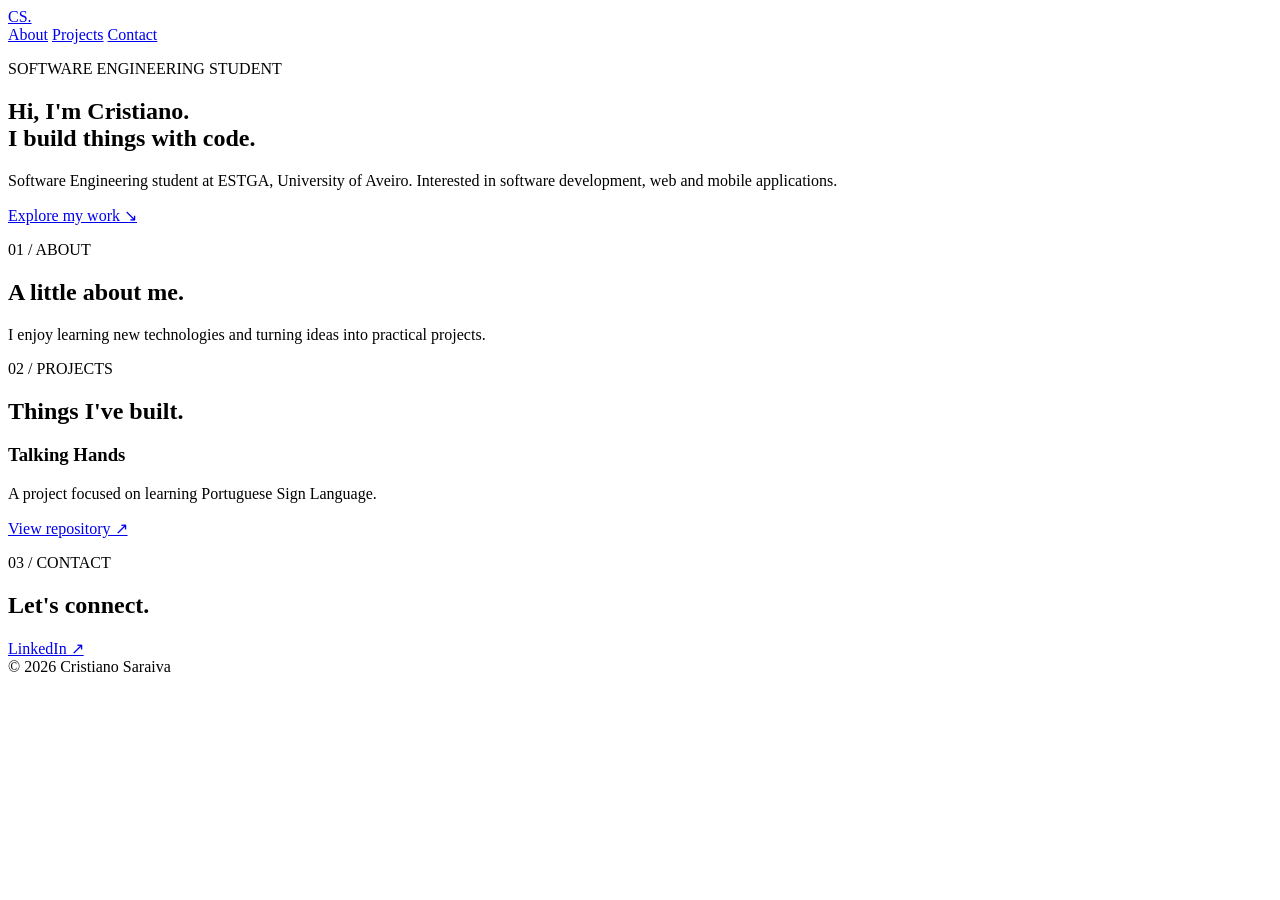
==== index.html @ 949c2c79 "Initial portfolio website" ====
<!DOCTYPE html>
<html lang="en">
<head>
    <meta charset="UTF-8">
    <meta name="viewport" content="width=device-width, initial-scale=1.0">
    <title>Cristiano Saraiva | Portfolio</title>
    <link rel="stylesheet" href="style.css">
</head>
<body>
    <header>
        <a href="#" class="logo">CS.</a>
        <nav>
            <a href="#about">About</a>
            <a href="#projects">Projects</a>
            <a href="#contact">Contact</a>
        </nav>
    </header>

    <main>
        <section class="hero">
            <p class="tag">SOFTWARE ENGINEERING STUDENT</p>
            <h1>Hi, I'm Cristiano.<br>
                <span>I build things with code.</span>
            </h1>
            <p class="intro">
                Software Engineering student at ESTGA,
                University of Aveiro. Interested in software
                development, web and mobile applications.
            </p>
            <a class="button" href="#projects">Explore my work ↘</a>
        </section>

        <section id="about">
            <p class="tag">01 / ABOUT</p>
            <h2>A little about me.</h2>
            <p>
                I enjoy learning new technologies and turning
                ideas into practical projects.
            </p>
        </section>

        <section id="projects">
            <p class="tag">02 / PROJECTS</p>
            <h2>Things I've built.</h2>
            <article class="project">
                <h3>Talking Hands</h3>
                <p>A project focused on learning Portuguese Sign Language.</p>
                <a href="https://github.com/cristiianoo/talking-hands">
                    View repository ↗
                </a>
            </article>
        </section>

        <section id="contact">
            <p class="tag">03 / CONTACT</p>
            <h2>Let's connect.</h2>
            <a href="https://www.linkedin.com/in/cristiano-saraiva-231760260">
                LinkedIn ↗
            </a>
        </section>
    </main>

    <footer>© 2026 Cristiano Saraiva</footer>
</body>
</html>
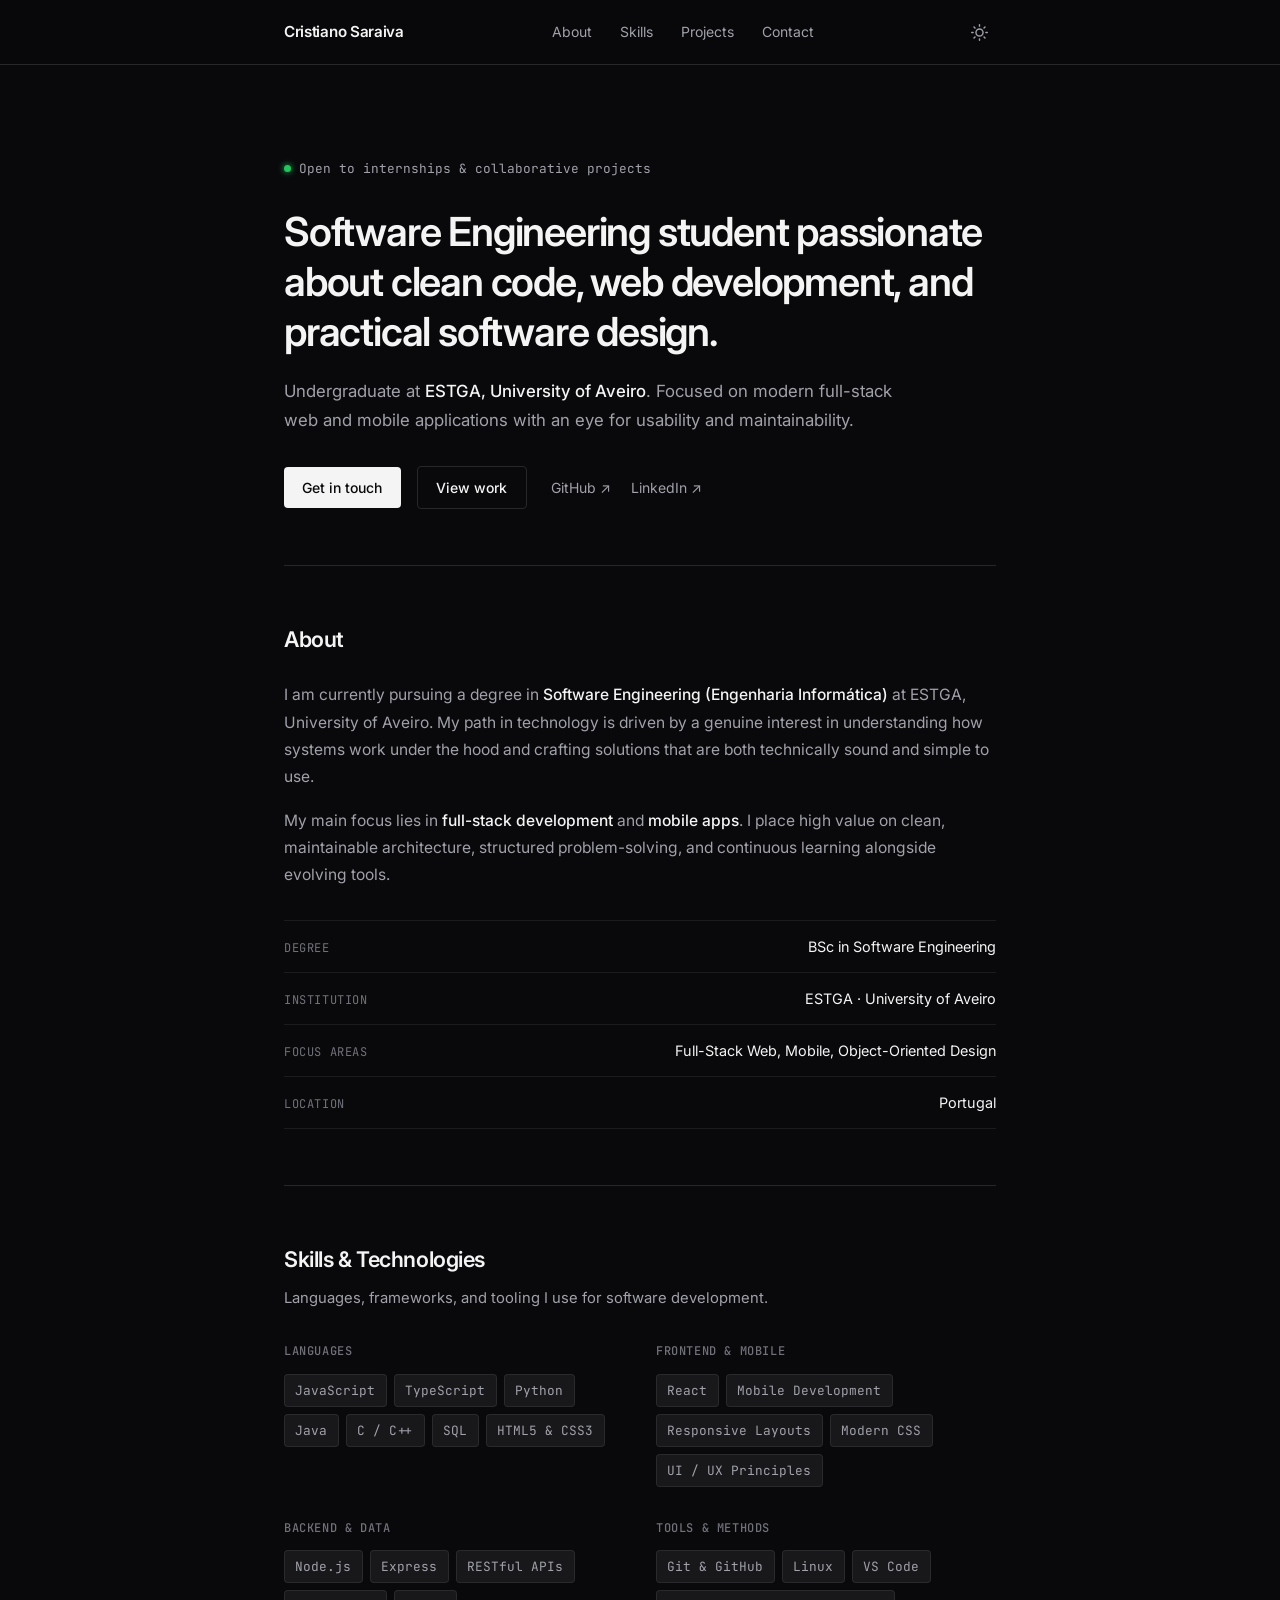
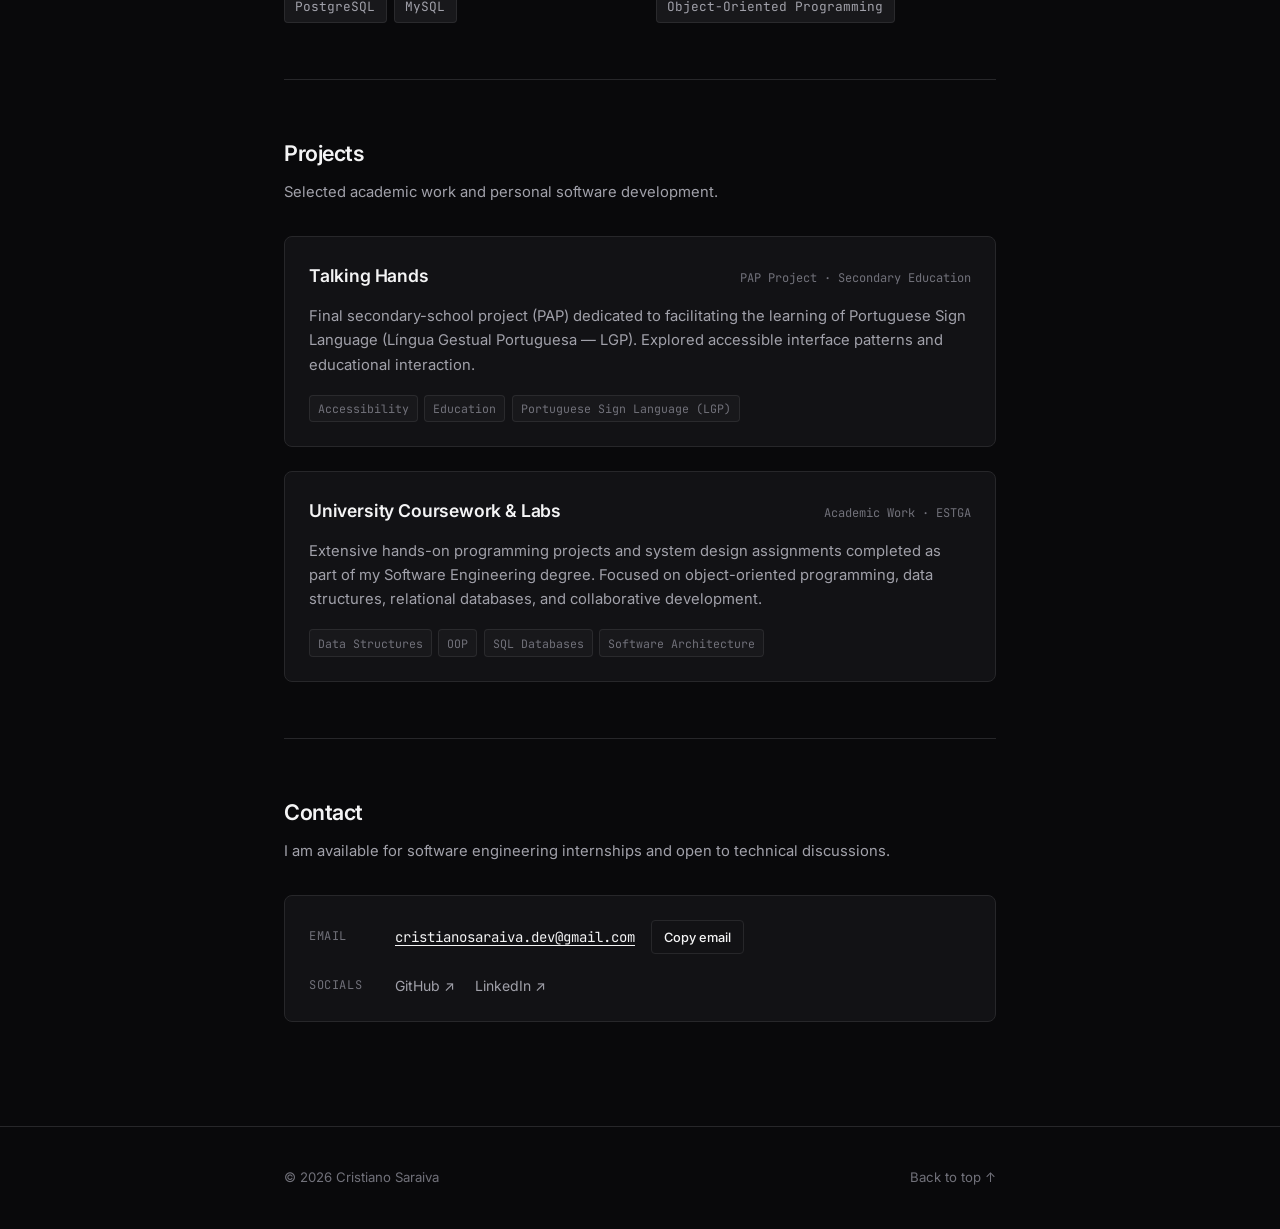
==== commit 048dc4a7: "Enhance portfolio website with new layout, interactive features, and responsive design" ====
--- a/index.html
+++ b/index.html
@@ -1,66 +1,258 @@
-
 <!DOCTYPE html>
 <html lang="en">
 <head>
     <meta charset="UTF-8">
     <meta name="viewport" content="width=device-width, initial-scale=1.0">
-    <title>Cristiano Saraiva | Portfolio</title>
+    <title>Cristiano Saraiva — Software Engineering Student</title>
+    <meta name="description" content="Cristiano Saraiva is a Software Engineering student at ESTGA, University of Aveiro, building clean web and mobile applications.">
+    <link rel="preconnect" href="https://fonts.googleapis.com">
+    <link rel="preconnect" href="https://fonts.gstatic.com" crossorigin>
+    <link href="https://fonts.googleapis.com/css2?family=Inter:wght@400;500;600&family=JetBrains+Mono:wght@400;500&display=swap" rel="stylesheet">
     <link rel="stylesheet" href="style.css">
 </head>
 <body>
-    <header>
-        <a href="#" class="logo">CS.</a>
-        <nav>
-            <a href="#about">About</a>
-            <a href="#projects">Projects</a>
-            <a href="#contact">Contact</a>
-        </nav>
+
+    <!-- Header Navigation -->
+    <header class="site-header">
+        <div class="container header-inner">
+            <a href="#" class="brand" aria-label="Cristiano Saraiva Home">
+                Cristiano Saraiva
+            </a>
+
+            <nav id="nav-menu" class="site-nav" aria-label="Main Navigation">
+                <a href="#about" class="nav-link">About</a>
+                <a href="#skills" class="nav-link">Skills</a>
+                <a href="#projects" class="nav-link">Projects</a>
+                <a href="#contact" class="nav-link">Contact</a>
+            </nav>
+
+            <div class="header-actions">
+                <button id="theme-toggle" class="icon-btn" type="button" aria-label="Toggle theme" title="Toggle theme">
+                    <!-- Sun Icon (shown in dark mode to switch to light) -->
+                    <svg class="sun-icon" viewBox="0 0 24 24" fill="none" stroke="currentColor" stroke-width="2" stroke-linecap="round" stroke-linejoin="round" aria-hidden="true">
+                        <circle cx="12" cy="12" r="5"></circle>
+                        <line x1="12" y1="1" x2="12" y2="3"></line>
+                        <line x1="12" y1="21" x2="12" y2="23"></line>
+                        <line x1="4.22" y1="4.22" x2="5.64" y2="5.64"></line>
+                        <line x1="18.36" y1="18.36" x2="19.78" y2="19.78"></line>
+                        <line x1="1" y1="12" x2="3" y2="12"></line>
+                        <line x1="21" y1="12" x2="23" y2="12"></line>
+                        <line x1="4.22" y1="19.78" x2="5.64" y2="18.36"></line>
+                        <line x1="18.36" y1="5.64" x2="19.78" y2="4.22"></line>
+                    </svg>
+                    <!-- Moon Icon (shown in light mode to switch to dark) -->
+                    <svg class="moon-icon" viewBox="0 0 24 24" fill="none" stroke="currentColor" stroke-width="2" stroke-linecap="round" stroke-linejoin="round" aria-hidden="true">
+                        <path d="M21 12.79A9 9 0 1 1 11.21 3 7 7 0 0 0 21 12.79z"></path>
+                    </svg>
+                </button>
+
+                <button id="mobile-toggle" class="icon-btn mobile-menu-btn" type="button" aria-label="Toggle navigation menu" aria-controls="nav-menu" aria-expanded="false">
+                    <!-- Hamburger icon when closed -->
+                    <svg class="menu-open-icon" viewBox="0 0 24 24" fill="none" stroke="currentColor" stroke-width="2" stroke-linecap="round" stroke-linejoin="round" aria-hidden="true">
+                        <line x1="3" y1="12" x2="21" y2="12"></line>
+                        <line x1="3" y1="6" x2="21" y2="6"></line>
+                        <line x1="3" y1="18" x2="21" y2="18"></line>
+                    </svg>
+                    <!-- Close icon (X) when open -->
+                    <svg class="menu-close-icon" viewBox="0 0 24 24" fill="none" stroke="currentColor" stroke-width="2" stroke-linecap="round" stroke-linejoin="round" aria-hidden="true">
+                        <line x1="18" y1="6" x2="6" y2="18"></line>
+                        <line x1="6" y1="6" x2="18" y2="18"></line>
+                    </svg>
+                </button>
+            </div>
+        </div>
     </header>
 
-    <main>
-        <section class="hero">
-            <p class="tag">SOFTWARE ENGINEERING STUDENT</p>
-            <h1>Hi, I'm Cristiano.<br>
-                <span>I build things with code.</span>
+    <main class="container">
+        <!-- Hero Section -->
+        <section class="hero-section fade-in">
+            <div class="status-indicator">
+                <span class="status-dot"></span>
+                <span>Open to internships & collaborative projects</span>
+            </div>
+
+            <h1 class="hero-title">
+                Software Engineering student passionate about clean code, web development, and practical software design.
             </h1>
-            <p class="intro">
-                Software Engineering student at ESTGA,
-                University of Aveiro. Interested in software
-                development, web and mobile applications.
+
+            <p class="hero-intro">
+                Undergraduate at <strong>ESTGA, University of Aveiro</strong>. Focused on modern full-stack web and mobile applications with an eye for usability and maintainability.
             </p>
-            <a class="button" href="#projects">Explore my work ↘</a>
-        </section>
-
-        <section id="about">
-            <p class="tag">01 / ABOUT</p>
-            <h2>A little about me.</h2>
-            <p>
-                I enjoy learning new technologies and turning
-                ideas into practical projects.
+
+            <div class="hero-links">
+                <a href="mailto:cristianosaraiva.dev@gmail.com" class="btn btn-primary">Get in touch</a>
+                <a href="#projects" class="btn btn-secondary">View work</a>
+                <div class="external-links">
+                    <a href="https://github.com/cristiianoo" target="_blank" rel="noopener noreferrer" class="text-link">GitHub ↗</a>
+                    <a href="https://www.linkedin.com/in/cristiano-saraiva-231760260" target="_blank" rel="noopener noreferrer" class="text-link">LinkedIn ↗</a>
+                </div>
+            </div>
+        </section>
+
+        <!-- About Section -->
+        <section id="about" class="section fade-in">
+            <h2 class="section-title">About</h2>
+
+            <div class="about-content">
+                <div class="about-text">
+                    <p>
+                        I am currently pursuing a degree in <strong>Software Engineering (Engenharia Informática)</strong> at ESTGA, University of Aveiro. My path in technology is driven by a genuine interest in understanding how systems work under the hood and crafting solutions that are both technically sound and simple to use.
+                    </p>
+                    <p>
+                        My main focus lies in <strong>full-stack development</strong> and <strong>mobile apps</strong>. I place high value on clean, maintainable architecture, structured problem-solving, and continuous learning alongside evolving tools.
+                    </p>
+                </div>
+
+                <div class="meta-list">
+                    <div class="meta-item">
+                        <span class="meta-label">Degree</span>
+                        <span class="meta-value">BSc in Software Engineering</span>
+                    </div>
+                    <div class="meta-item">
+                        <span class="meta-label">Institution</span>
+                        <span class="meta-value">ESTGA · University of Aveiro</span>
+                    </div>
+                    <div class="meta-item">
+                        <span class="meta-label">Focus Areas</span>
+                        <span class="meta-value">Full-Stack Web, Mobile, Object-Oriented Design</span>
+                    </div>
+                    <div class="meta-item">
+                        <span class="meta-label">Location</span>
+                        <span class="meta-value">Portugal</span>
+                    </div>
+                </div>
+            </div>
+        </section>
+
+        <!-- Skills Section -->
+        <section id="skills" class="section fade-in">
+            <h2 class="section-title">Skills & Technologies</h2>
+            <p class="section-subtitle">Languages, frameworks, and tooling I use for software development.</p>
+
+            <div class="skills-list">
+                <div class="skill-group">
+                    <h3 class="skill-group-name">Languages</h3>
+                    <div class="skill-pills">
+                        <span class="pill">JavaScript</span>
+                        <span class="pill">TypeScript</span>
+                        <span class="pill">Python</span>
+                        <span class="pill">Java</span>
+                        <span class="pill">C / C++</span>
+                        <span class="pill">SQL</span>
+                        <span class="pill">HTML5 & CSS3</span>
+                    </div>
+                </div>
+
+                <div class="skill-group">
+                    <h3 class="skill-group-name">Frontend & Mobile</h3>
+                    <div class="skill-pills">
+                        <span class="pill">React</span>
+                        <span class="pill">Mobile Development</span>
+                        <span class="pill">Responsive Layouts</span>
+                        <span class="pill">Modern CSS</span>
+                        <span class="pill">UI / UX Principles</span>
+                    </div>
+                </div>
+
+                <div class="skill-group">
+                    <h3 class="skill-group-name">Backend & Data</h3>
+                    <div class="skill-pills">
+                        <span class="pill">Node.js</span>
+                        <span class="pill">Express</span>
+                        <span class="pill">RESTful APIs</span>
+                        <span class="pill">PostgreSQL</span>
+                        <span class="pill">MySQL</span>
+                    </div>
+                </div>
+
+                <div class="skill-group">
+                    <h3 class="skill-group-name">Tools & Methods</h3>
+                    <div class="skill-pills">
+                        <span class="pill">Git & GitHub</span>
+                        <span class="pill">Linux</span>
+                        <span class="pill">VS Code</span>
+                        <span class="pill">Object-Oriented Programming</span>
+                    </div>
+                </div>
+            </div>
+        </section>
+
+        <!-- Projects Section -->
+        <section id="projects" class="section fade-in">
+            <h2 class="section-title">Projects</h2>
+            <p class="section-subtitle">Selected academic work and personal software development.</p>
+
+            <div class="projects-list">
+                <article class="project-entry">
+                    <div class="project-header">
+                        <h3 class="project-name">Talking Hands</h3>
+                        <span class="project-status">PAP Project · Secondary Education</span>
+                    </div>
+                    <p class="project-description">
+                        Final secondary-school project (PAP) dedicated to facilitating the learning of Portuguese Sign Language (Língua Gestual Portuguesa — LGP). Explored accessible interface patterns and educational interaction.
+                    </p>
+                    <div class="project-tags">
+                        <span class="tag">Accessibility</span>
+                        <span class="tag">Education</span>
+                        <span class="tag">Portuguese Sign Language (LGP)</span>
+                    </div>
+                </article>
+
+                <article class="project-entry">
+                    <div class="project-header">
+                        <h3 class="project-name">University Coursework & Labs</h3>
+                        <span class="project-status">Academic Work · ESTGA</span>
+                    </div>
+                    <p class="project-description">
+                        Extensive hands-on programming projects and system design assignments completed as part of my Software Engineering degree. Focused on object-oriented programming, data structures, relational databases, and collaborative development.
+                    </p>
+                    <div class="project-tags">
+                        <span class="tag">Data Structures</span>
+                        <span class="tag">OOP</span>
+                        <span class="tag">SQL Databases</span>
+                        <span class="tag">Software Architecture</span>
+                    </div>
+                </article>
+            </div>
+        </section>
+
+        <!-- Contact Section -->
+        <section id="contact" class="section fade-in">
+            <h2 class="section-title">Contact</h2>
+            <p class="section-subtitle">
+                I am available for software engineering internships and open to technical discussions.
             </p>
-        </section>
-
-        <section id="projects">
-            <p class="tag">02 / PROJECTS</p>
-            <h2>Things I've built.</h2>
-            <article class="project">
-                <h3>Talking Hands</h3>
-                <p>A project focused on learning Portuguese Sign Language.</p>
-                <a href="https://github.com/cristiianoo/talking-hands">
-                    View repository ↗
-                </a>
-            </article>
-        </section>
-
-        <section id="contact">
-            <p class="tag">03 / CONTACT</p>
-            <h2>Let's connect.</h2>
-            <a href="https://www.linkedin.com/in/cristiano-saraiva-231760260">
-                LinkedIn ↗
-            </a>
+
+            <div class="contact-card-minimal">
+                <div class="contact-email-row">
+                    <span class="contact-label">Email</span>
+                    <a href="mailto:cristianosaraiva.dev@gmail.com" class="contact-email-link">
+                        cristianosaraiva.dev@gmail.com
+                    </a>
+                    <button id="copy-email-btn" class="btn btn-secondary btn-sm" type="button">
+                        Copy email
+                    </button>
+                </div>
+
+                <div class="contact-links-row">
+                    <span class="contact-label">Socials</span>
+                    <div class="social-links-group">
+                        <a href="https://github.com/cristiianoo" target="_blank" rel="noopener noreferrer" class="text-link">GitHub ↗</a>
+                        <a href="https://www.linkedin.com/in/cristiano-saraiva-231760260" target="_blank" rel="noopener noreferrer" class="text-link">LinkedIn ↗</a>
+                    </div>
+                </div>
+            </div>
         </section>
     </main>
 
-    <footer>© 2026 Cristiano Saraiva</footer>
+    <!-- Site Footer -->
+    <footer class="site-footer">
+        <div class="container footer-inner">
+            <p>© 2026 Cristiano Saraiva</p>
+            <a href="#" class="back-to-top">Back to top ↑</a>
+        </div>
+    </footer>
+
+    <script src="script.js"></script>
 </body>
 </html>
--- a/style.css
+++ b/style.css
@@ -0,0 +1,693 @@
+/* ==========================================================================
+   Cristiano Saraiva — Portfolio
+   Clean & Editorial Minimalist Design
+   ========================================================================== */
+
+:root,
+[data-theme="dark"] {
+  --font-sans: 'Inter', -apple-system, BlinkMacSystemFont, 'Segoe UI', Roboto, sans-serif;
+  --font-mono: 'JetBrains Mono', ui-monospace, SFMono-Regular, Menlo, monospace;
+
+  /* Dark mode palette (Default) */
+  --bg-primary: #09090b;
+  --bg-secondary: #121215;
+  --bg-subtle: #18181b;
+  --bg-subtle-hover: #27272a;
+  --bg-glass: rgba(9, 9, 11, 0.82);
+
+  --text-primary: #f4f4f5;
+  --text-secondary: #a1a1aa;
+  --text-muted: #71717a;
+
+  --border: #27272a;
+  --border-subtle: rgba(255, 255, 255, 0.08);
+  --border-focus: #f4f4f5;
+
+  --accent-dot: #22c55e;
+  --radius-sm: 4px;
+  --radius-md: 8px;
+  --radius-full: 9999px;
+
+  --transition-fast: 0.15s ease;
+  --transition-normal: 0.25s ease;
+}
+
+[data-theme="light"] {
+  --bg-primary: #ffffff;
+  --bg-secondary: #fafafa;
+  --bg-subtle: #f4f4f5;
+  --bg-subtle-hover: #e4e4e7;
+  --bg-glass: rgba(255, 255, 255, 0.85);
+
+  --text-primary: #09090b;
+  --text-secondary: #52525b;
+  --text-muted: #71717a;
+
+  --border: #e4e4e7;
+  --border-subtle: rgba(0, 0, 0, 0.07);
+  --border-focus: #09090b;
+
+  --accent-dot: #16a34a;
+}
+
+/* Base resets */
+*, *::before, *::after {
+  box-sizing: border-box;
+  margin: 0;
+  padding: 0;
+}
+
+html {
+  scroll-behavior: smooth;
+  font-size: 16px;
+}
+
+body {
+  font-family: var(--font-sans);
+  background-color: var(--bg-primary);
+  color: var(--text-primary);
+  line-height: 1.65;
+  min-height: 100vh;
+  -webkit-font-smoothing: antialiased;
+  -moz-osx-font-smoothing: grayscale;
+  transition: background-color var(--transition-normal), color var(--transition-normal);
+}
+
+a {
+  color: inherit;
+  text-decoration: none;
+  transition: color var(--transition-fast), border-color var(--transition-fast);
+}
+
+button {
+  font: inherit;
+  color: inherit;
+  background: none;
+  border: none;
+  cursor: pointer;
+}
+
+.container {
+  max-width: 760px;
+  margin: 0 auto;
+  padding: 0 1.5rem;
+}
+
+/* ==========================================================================
+   Header Navigation
+   ========================================================================== */
+.site-header {
+  position: sticky;
+  top: 0;
+  z-index: 50;
+  background-color: var(--bg-glass);
+  backdrop-filter: blur(12px);
+  -webkit-backdrop-filter: blur(12px);
+  border-bottom: 1px solid var(--border);
+  transition: background-color var(--transition-normal), border-color var(--transition-normal);
+}
+
+.header-inner {
+  display: flex;
+  align-items: center;
+  justify-content: space-between;
+  height: 4rem;
+}
+
+.brand {
+  font-size: 0.95rem;
+  font-weight: 600;
+  letter-spacing: -0.02em;
+  color: var(--text-primary);
+}
+
+.brand:hover {
+  opacity: 0.8;
+}
+
+.site-nav {
+  display: flex;
+  align-items: center;
+  gap: 1.75rem;
+}
+
+.nav-link {
+  font-size: 0.875rem;
+  color: var(--text-secondary);
+  transition: color var(--transition-fast);
+  position: relative;
+}
+
+.nav-link:hover,
+.nav-link.active {
+  color: var(--text-primary);
+}
+
+.nav-link.active::after {
+  content: '';
+  position: absolute;
+  left: 0;
+  right: 0;
+  bottom: -4px;
+  height: 1px;
+  background-color: var(--text-primary);
+}
+
+.header-actions {
+  display: flex;
+  align-items: center;
+  gap: 0.5rem;
+}
+
+.icon-btn {
+  width: 34px;
+  height: 34px;
+  display: flex;
+  align-items: center;
+  justify-content: center;
+  border-radius: var(--radius-sm);
+  color: var(--text-secondary);
+  border: 1px solid transparent;
+  transition: color var(--transition-fast), background-color var(--transition-fast), border-color var(--transition-fast);
+}
+
+.icon-btn:hover {
+  color: var(--text-primary);
+  background-color: var(--bg-subtle);
+  border-color: var(--border);
+}
+
+.icon-btn svg {
+  width: 17px;
+  height: 17px;
+}
+
+/* Theme toggle icons */
+/* In dark mode (default): show Sun icon to switch to light mode */
+.sun-icon { display: block; }
+.moon-icon { display: none; }
+
+/* In light mode: show Moon icon to switch to dark mode */
+[data-theme="light"] .sun-icon { display: none; }
+[data-theme="light"] .moon-icon { display: block; }
+
+/* Mobile menu toggle */
+.mobile-menu-btn {
+  display: none;
+}
+
+.menu-close-icon {
+  display: none;
+}
+
+.mobile-menu-btn[aria-expanded="true"] .menu-open-icon {
+  display: none;
+}
+
+.mobile-menu-btn[aria-expanded="true"] .menu-close-icon {
+  display: block;
+}
+
+/* ==========================================================================
+   Hero Section
+   ========================================================================== */
+.hero-section {
+  padding: 5.5rem 0 3.5rem;
+}
+
+.status-indicator {
+  display: inline-flex;
+  align-items: center;
+  gap: 0.5rem;
+  font-family: var(--font-mono);
+  font-size: 0.8rem;
+  color: var(--text-secondary);
+  margin-bottom: 1.75rem;
+}
+
+.status-dot {
+  width: 7px;
+  height: 7px;
+  background-color: var(--accent-dot);
+  border-radius: 50%;
+  box-shadow: 0 0 6px var(--accent-dot);
+}
+
+.hero-title {
+  font-size: clamp(1.75rem, 4vw, 2.5rem);
+  font-weight: 600;
+  letter-spacing: -0.03em;
+  line-height: 1.25;
+  color: var(--text-primary);
+  margin-bottom: 1.25rem;
+}
+
+.hero-intro {
+  font-size: 1.05rem;
+  color: var(--text-secondary);
+  line-height: 1.7;
+  max-width: 640px;
+  margin-bottom: 2rem;
+}
+
+.hero-intro strong {
+  color: var(--text-primary);
+  font-weight: 500;
+}
+
+.hero-links {
+  display: flex;
+  flex-wrap: wrap;
+  align-items: center;
+  gap: 1rem;
+}
+
+.external-links {
+  display: flex;
+  align-items: center;
+  gap: 1.25rem;
+  margin-left: 0.5rem;
+}
+
+/* Buttons & Text Links */
+.btn {
+  display: inline-flex;
+  align-items: center;
+  justify-content: center;
+  padding: 0.55rem 1.15rem;
+  font-size: 0.875rem;
+  font-weight: 500;
+  border-radius: var(--radius-sm);
+  transition: all var(--transition-fast);
+}
+
+.btn-primary {
+  background-color: var(--text-primary);
+  color: var(--bg-primary);
+}
+
+.btn-primary:hover {
+  opacity: 0.9;
+}
+
+.btn-secondary {
+  background-color: transparent;
+  color: var(--text-primary);
+  border: 1px solid var(--border);
+}
+
+.btn-secondary:hover {
+  background-color: var(--bg-subtle);
+  border-color: var(--text-secondary);
+}
+
+.btn-sm {
+  padding: 0.35rem 0.75rem;
+  font-size: 0.8rem;
+}
+
+.text-link {
+  font-size: 0.875rem;
+  color: var(--text-secondary);
+  transition: color var(--transition-fast);
+}
+
+.text-link:hover {
+  color: var(--text-primary);
+  text-decoration: underline;
+  text-underline-offset: 3px;
+}
+
+/* ==========================================================================
+   Sections Structure
+   ========================================================================== */
+.section {
+  padding: 3.5rem 0;
+  border-top: 1px solid var(--border);
+  scroll-margin-top: 4rem;
+}
+
+.section-title {
+  font-size: 1.35rem;
+  font-weight: 600;
+  letter-spacing: -0.02em;
+  color: var(--text-primary);
+  margin-bottom: 0.5rem;
+}
+
+.section-subtitle {
+  font-size: 0.925rem;
+  color: var(--text-secondary);
+  margin-bottom: 2rem;
+}
+
+/* ==========================================================================
+   About Section
+   ========================================================================== */
+.about-content {
+  display: flex;
+  flex-direction: column;
+  gap: 2rem;
+  margin-top: 1.5rem;
+}
+
+.about-text {
+  display: flex;
+  flex-direction: column;
+  gap: 1rem;
+  font-size: 0.975rem;
+  color: var(--text-secondary);
+  line-height: 1.75;
+}
+
+.about-text strong {
+  color: var(--text-primary);
+  font-weight: 500;
+}
+
+.meta-list {
+  display: grid;
+  grid-template-columns: 1fr;
+  border-top: 1px solid var(--border-subtle);
+}
+
+.meta-item {
+  display: flex;
+  justify-content: space-between;
+  align-items: baseline;
+  padding: 0.85rem 0;
+  border-bottom: 1px solid var(--border-subtle);
+  gap: 1rem;
+}
+
+.meta-label {
+  font-family: var(--font-mono);
+  font-size: 0.75rem;
+  text-transform: uppercase;
+  letter-spacing: 0.05em;
+  color: var(--text-muted);
+  flex-shrink: 0;
+}
+
+.meta-value {
+  font-size: 0.9rem;
+  color: var(--text-primary);
+  text-align: right;
+}
+
+/* ==========================================================================
+   Skills Section
+   ========================================================================== */
+.skills-list {
+  display: grid;
+  grid-template-columns: repeat(2, 1fr);
+  gap: 2rem;
+}
+
+.skill-group {
+  display: flex;
+  flex-direction: column;
+  gap: 0.75rem;
+}
+
+.skill-group-name {
+  font-family: var(--font-mono);
+  font-size: 0.75rem;
+  text-transform: uppercase;
+  letter-spacing: 0.05em;
+  color: var(--text-muted);
+  font-weight: 500;
+}
+
+.skill-pills {
+  display: flex;
+  flex-wrap: wrap;
+  gap: 0.45rem;
+}
+
+.pill {
+  font-family: var(--font-mono);
+  font-size: 0.8rem;
+  color: var(--text-secondary);
+  background-color: var(--bg-subtle);
+  border: 1px solid var(--border-subtle);
+  padding: 0.3rem 0.65rem;
+  border-radius: var(--radius-sm);
+  transition: all var(--transition-fast);
+}
+
+.pill:hover {
+  color: var(--text-primary);
+  border-color: var(--border);
+  background-color: var(--bg-subtle-hover);
+}
+
+/* ==========================================================================
+   Projects Section
+   ========================================================================== */
+.projects-list {
+  display: flex;
+  flex-direction: column;
+  gap: 1.5rem;
+}
+
+.project-entry {
+  padding: 1.5rem;
+  border: 1px solid var(--border);
+  border-radius: var(--radius-md);
+  background-color: var(--bg-secondary);
+  display: flex;
+  flex-direction: column;
+  gap: 0.85rem;
+  transition: border-color var(--transition-fast);
+}
+
+.project-entry:hover {
+  border-color: var(--border-focus);
+}
+
+.project-header {
+  display: flex;
+  justify-content: space-between;
+  align-items: baseline;
+  flex-wrap: wrap;
+  gap: 0.5rem;
+}
+
+.project-name {
+  font-size: 1.1rem;
+  font-weight: 600;
+  letter-spacing: -0.01em;
+  color: var(--text-primary);
+}
+
+.project-status {
+  font-family: var(--font-mono);
+  font-size: 0.75rem;
+  color: var(--text-muted);
+}
+
+.project-description {
+  font-size: 0.925rem;
+  color: var(--text-secondary);
+  line-height: 1.65;
+}
+
+.project-tags {
+  display: flex;
+  flex-wrap: wrap;
+  gap: 0.4rem;
+  margin-top: 0.25rem;
+}
+
+.tag {
+  font-family: var(--font-mono);
+  font-size: 0.725rem;
+  color: var(--text-muted);
+  background-color: var(--bg-subtle);
+  border: 1px solid var(--border-subtle);
+  padding: 0.2rem 0.5rem;
+  border-radius: var(--radius-sm);
+}
+
+/* ==========================================================================
+   Contact Section
+   ========================================================================== */
+.contact-card-minimal {
+  background-color: var(--bg-secondary);
+  border: 1px solid var(--border);
+  border-radius: var(--radius-md);
+  padding: 1.5rem;
+  display: flex;
+  flex-direction: column;
+  gap: 1.25rem;
+}
+
+.contact-email-row,
+.contact-links-row {
+  display: flex;
+  align-items: center;
+  gap: 1rem;
+  flex-wrap: wrap;
+}
+
+.contact-label {
+  font-family: var(--font-mono);
+  font-size: 0.75rem;
+  text-transform: uppercase;
+  letter-spacing: 0.05em;
+  color: var(--text-muted);
+  width: 70px;
+  flex-shrink: 0;
+}
+
+.contact-email-link {
+  font-family: var(--font-mono);
+  font-size: 0.875rem;
+  color: var(--text-primary);
+  text-decoration: underline;
+  text-underline-offset: 3px;
+  transition: opacity var(--transition-fast);
+}
+
+.contact-email-link:hover {
+  opacity: 0.8;
+}
+
+.social-links-group {
+  display: flex;
+  align-items: center;
+  gap: 1.25rem;
+}
+
+/* ==========================================================================
+   Footer
+   ========================================================================== */
+.site-footer {
+  border-top: 1px solid var(--border);
+  padding: 2.5rem 0;
+  margin-top: 3rem;
+  font-size: 0.825rem;
+  color: var(--text-muted);
+}
+
+.footer-inner {
+  display: flex;
+  align-items: center;
+  justify-content: space-between;
+}
+
+.back-to-top {
+  color: var(--text-muted);
+  transition: color var(--transition-fast);
+}
+
+.back-to-top:hover {
+  color: var(--text-primary);
+}
+
+/* ==========================================================================
+   Animation & Accessibility
+   ========================================================================== */
+.fade-in {
+  opacity: 1;
+  transform: none;
+}
+
+.js-enabled .fade-in {
+  opacity: 0;
+  transform: translateY(16px);
+  transition: opacity 0.5s cubic-bezier(0.16, 1, 0.3, 1), transform 0.5s cubic-bezier(0.16, 1, 0.3, 1);
+}
+
+.js-enabled .fade-in.visible {
+  opacity: 1;
+  transform: translateY(0);
+}
+
+:where(a, button):focus-visible {
+  outline: 2px solid var(--border-focus);
+  outline-offset: 3px;
+}
+
+/* ==========================================================================
+   Responsive Breakpoints
+   ========================================================================== */
+@media (max-width: 768px) {
+  .mobile-menu-btn {
+    display: flex;
+  }
+
+  .site-nav {
+    position: fixed;
+    top: 4rem;
+    left: 0;
+    right: 0;
+    background-color: var(--bg-primary);
+    border-bottom: 1px solid var(--border);
+    flex-direction: column;
+    padding: 1.5rem;
+    gap: 1.25rem;
+    display: none;
+    z-index: 100;
+    box-shadow: 0 16px 32px rgba(0, 0, 0, 0.35);
+  }
+
+  .site-nav.open {
+    display: flex;
+  }
+
+  .hero-section {
+    padding: 4rem 0 2.5rem;
+  }
+
+  .hero-links {
+    flex-direction: column;
+    align-items: flex-start;
+  }
+
+  .external-links {
+    margin-left: 0;
+    margin-top: 0.5rem;
+  }
+
+  .skills-list {
+    grid-template-columns: 1fr;
+    gap: 1.75rem;
+  }
+
+  .meta-item {
+    flex-direction: column;
+    align-items: flex-start;
+    gap: 0.25rem;
+  }
+
+  .meta-value {
+    text-align: left;
+  }
+
+  .contact-email-row {
+    flex-direction: column;
+    align-items: flex-start;
+    gap: 0.5rem;
+  }
+
+  .footer-inner {
+    flex-direction: column;
+    gap: 1rem;
+    text-align: center;
+  }
+}
+
+@media (prefers-reduced-motion: reduce) {
+  *, *::before, *::after {
+    scroll-behavior: auto !important;
+    animation-duration: 0.01ms !important;
+    animation-iteration-count: 1 !important;
+    transition-duration: 0.01ms !important;
+  }
+  .fade-in, .js-enabled .fade-in, .js-enabled .fade-in.visible {
+    opacity: 1 !important;
+    transform: none !important;
+  }
+}
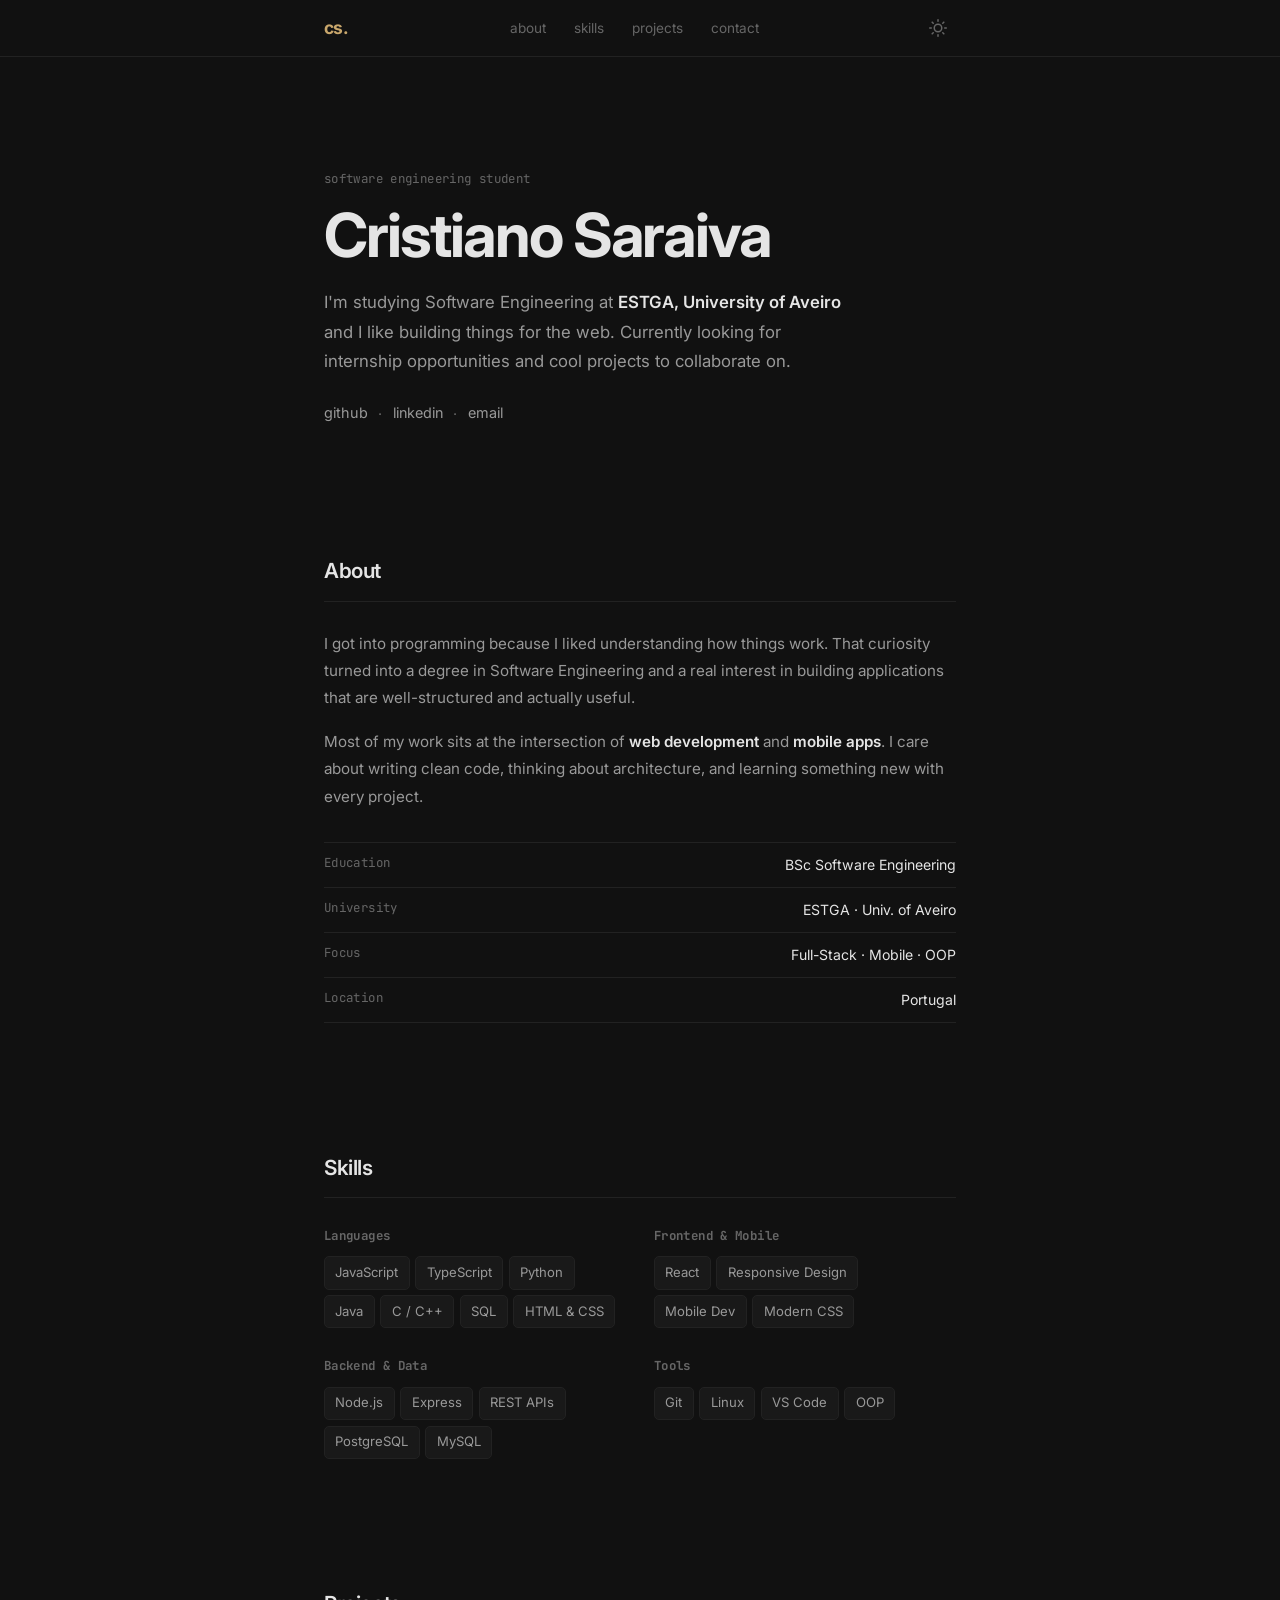
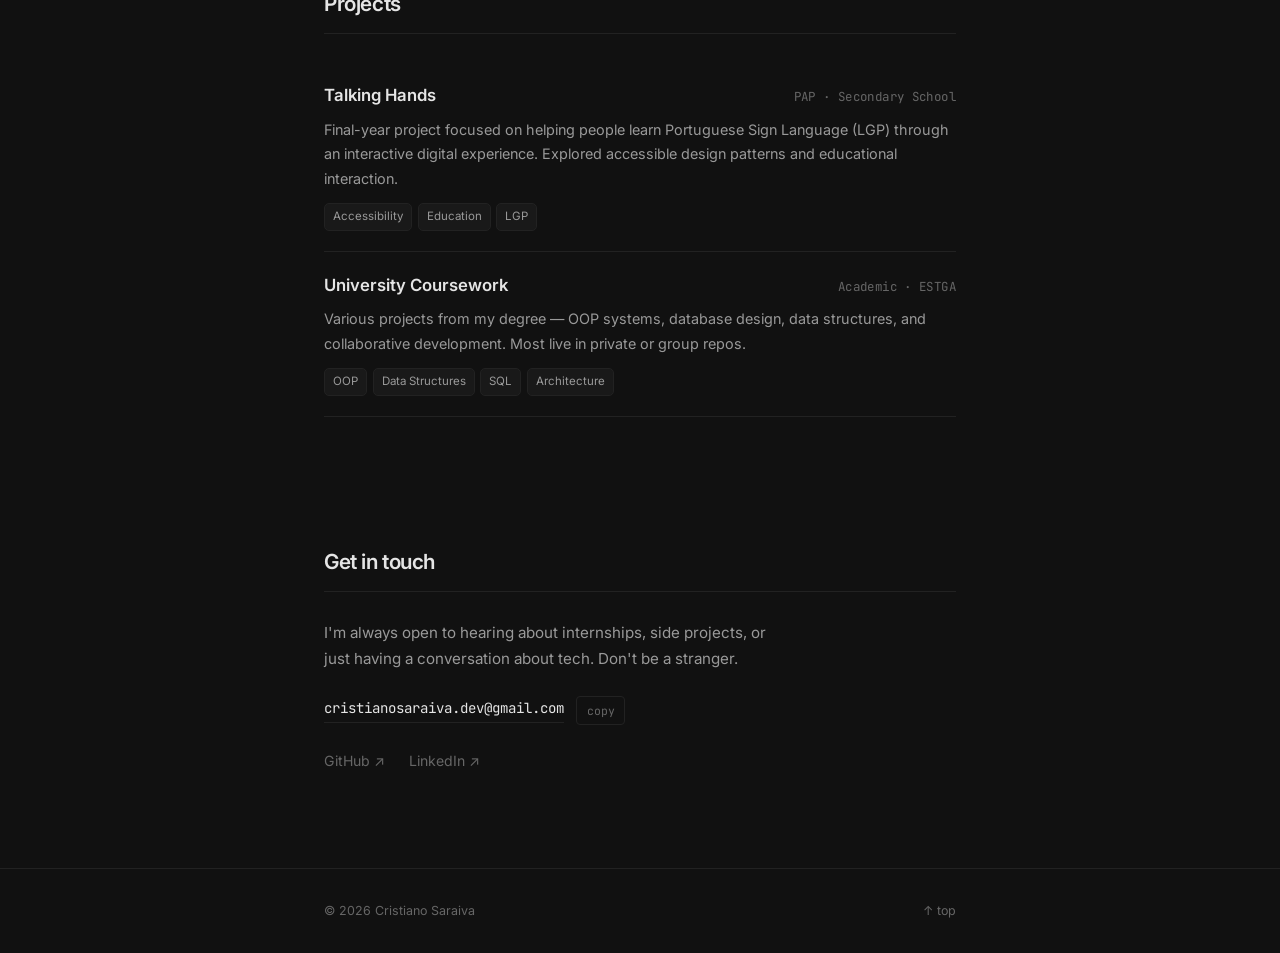
==== commit 9fbebd3c: "Refactor theme management, mobile navigation, and email copy functionality; streamline CSS for impro" ====
--- a/index.html
+++ b/index.html
@@ -1,255 +1,223 @@
 <!DOCTYPE html>
-<html lang="en">
+<html lang="en" data-theme="dark">
 <head>
     <meta charset="UTF-8">
     <meta name="viewport" content="width=device-width, initial-scale=1.0">
-    <title>Cristiano Saraiva — Software Engineering Student</title>
-    <meta name="description" content="Cristiano Saraiva is a Software Engineering student at ESTGA, University of Aveiro, building clean web and mobile applications.">
+    <title>Cristiano Saraiva</title>
+    <meta name="description" content="Software Engineering student at ESTGA, University of Aveiro.">
     <link rel="preconnect" href="https://fonts.googleapis.com">
     <link rel="preconnect" href="https://fonts.gstatic.com" crossorigin>
-    <link href="https://fonts.googleapis.com/css2?family=Inter:wght@400;500;600&family=JetBrains+Mono:wght@400;500&display=swap" rel="stylesheet">
+    <link href="https://fonts.googleapis.com/css2?family=Inter:wght@400;500;600;700&family=JetBrains+Mono:wght@400;500&display=swap" rel="stylesheet">
     <link rel="stylesheet" href="style.css">
 </head>
 <body>
 
-    <!-- Header Navigation -->
-    <header class="site-header">
+    <header>
         <div class="container header-inner">
-            <a href="#" class="brand" aria-label="Cristiano Saraiva Home">
-                Cristiano Saraiva
-            </a>
-
-            <nav id="nav-menu" class="site-nav" aria-label="Main Navigation">
-                <a href="#about" class="nav-link">About</a>
-                <a href="#skills" class="nav-link">Skills</a>
-                <a href="#projects" class="nav-link">Projects</a>
-                <a href="#contact" class="nav-link">Contact</a>
+            <a href="#" class="logo">cs.</a>
+
+            <nav id="nav-menu" class="nav">
+                <a href="#about" class="nav-link">about</a>
+                <a href="#skills" class="nav-link">skills</a>
+                <a href="#projects" class="nav-link">projects</a>
+                <a href="#contact" class="nav-link">contact</a>
             </nav>
 
-            <div class="header-actions">
-                <button id="theme-toggle" class="icon-btn" type="button" aria-label="Toggle theme" title="Toggle theme">
-                    <!-- Sun Icon (shown in dark mode to switch to light) -->
-                    <svg class="sun-icon" viewBox="0 0 24 24" fill="none" stroke="currentColor" stroke-width="2" stroke-linecap="round" stroke-linejoin="round" aria-hidden="true">
-                        <circle cx="12" cy="12" r="5"></circle>
-                        <line x1="12" y1="1" x2="12" y2="3"></line>
-                        <line x1="12" y1="21" x2="12" y2="23"></line>
-                        <line x1="4.22" y1="4.22" x2="5.64" y2="5.64"></line>
-                        <line x1="18.36" y1="18.36" x2="19.78" y2="19.78"></line>
-                        <line x1="1" y1="12" x2="3" y2="12"></line>
-                        <line x1="21" y1="12" x2="23" y2="12"></line>
-                        <line x1="4.22" y1="19.78" x2="5.64" y2="18.36"></line>
-                        <line x1="18.36" y1="5.64" x2="19.78" y2="4.22"></line>
-                    </svg>
-                    <!-- Moon Icon (shown in light mode to switch to dark) -->
-                    <svg class="moon-icon" viewBox="0 0 24 24" fill="none" stroke="currentColor" stroke-width="2" stroke-linecap="round" stroke-linejoin="round" aria-hidden="true">
-                        <path d="M21 12.79A9 9 0 1 1 11.21 3 7 7 0 0 0 21 12.79z"></path>
-                    </svg>
+            <div class="header-right">
+                <button id="theme-toggle" class="icon-btn" type="button" aria-label="Toggle theme">
+                    <svg class="icon-sun" viewBox="0 0 24 24" fill="none" stroke="currentColor" stroke-width="2" stroke-linecap="round" stroke-linejoin="round"><circle cx="12" cy="12" r="5"/><line x1="12" y1="1" x2="12" y2="3"/><line x1="12" y1="21" x2="12" y2="23"/><line x1="4.22" y1="4.22" x2="5.64" y2="5.64"/><line x1="18.36" y1="18.36" x2="19.78" y2="19.78"/><line x1="1" y1="12" x2="3" y2="12"/><line x1="21" y1="12" x2="23" y2="12"/><line x1="4.22" y1="19.78" x2="5.64" y2="18.36"/><line x1="18.36" y1="5.64" x2="19.78" y2="4.22"/></svg>
+                    <svg class="icon-moon" viewBox="0 0 24 24" fill="none" stroke="currentColor" stroke-width="2" stroke-linecap="round" stroke-linejoin="round"><path d="M21 12.79A9 9 0 1 1 11.21 3 7 7 0 0 0 21 12.79z"/></svg>
                 </button>
-
-                <button id="mobile-toggle" class="icon-btn mobile-menu-btn" type="button" aria-label="Toggle navigation menu" aria-controls="nav-menu" aria-expanded="false">
-                    <!-- Hamburger icon when closed -->
-                    <svg class="menu-open-icon" viewBox="0 0 24 24" fill="none" stroke="currentColor" stroke-width="2" stroke-linecap="round" stroke-linejoin="round" aria-hidden="true">
-                        <line x1="3" y1="12" x2="21" y2="12"></line>
-                        <line x1="3" y1="6" x2="21" y2="6"></line>
-                        <line x1="3" y1="18" x2="21" y2="18"></line>
-                    </svg>
-                    <!-- Close icon (X) when open -->
-                    <svg class="menu-close-icon" viewBox="0 0 24 24" fill="none" stroke="currentColor" stroke-width="2" stroke-linecap="round" stroke-linejoin="round" aria-hidden="true">
-                        <line x1="18" y1="6" x2="6" y2="18"></line>
-                        <line x1="6" y1="6" x2="18" y2="18"></line>
-                    </svg>
+                <button id="mobile-toggle" class="icon-btn mobile-btn" type="button" aria-label="Menu" aria-expanded="false">
+                    <svg class="icon-menu" viewBox="0 0 24 24" fill="none" stroke="currentColor" stroke-width="2" stroke-linecap="round"><line x1="4" y1="7" x2="20" y2="7"/><line x1="4" y1="12" x2="20" y2="12"/><line x1="4" y1="17" x2="20" y2="17"/></svg>
+                    <svg class="icon-x" viewBox="0 0 24 24" fill="none" stroke="currentColor" stroke-width="2" stroke-linecap="round"><line x1="18" y1="6" x2="6" y2="18"/><line x1="6" y1="6" x2="18" y2="18"/></svg>
                 </button>
             </div>
         </div>
     </header>
 
-    <main class="container">
-        <!-- Hero Section -->
-        <section class="hero-section fade-in">
-            <div class="status-indicator">
-                <span class="status-dot"></span>
-                <span>Open to internships & collaborative projects</span>
-            </div>
-
-            <h1 class="hero-title">
-                Software Engineering student passionate about clean code, web development, and practical software design.
-            </h1>
-
-            <p class="hero-intro">
-                Undergraduate at <strong>ESTGA, University of Aveiro</strong>. Focused on modern full-stack web and mobile applications with an eye for usability and maintainability.
-            </p>
-
-            <div class="hero-links">
-                <a href="mailto:cristianosaraiva.dev@gmail.com" class="btn btn-primary">Get in touch</a>
-                <a href="#projects" class="btn btn-secondary">View work</a>
-                <div class="external-links">
-                    <a href="https://github.com/cristiianoo" target="_blank" rel="noopener noreferrer" class="text-link">GitHub ↗</a>
-                    <a href="https://www.linkedin.com/in/cristiano-saraiva-231760260" target="_blank" rel="noopener noreferrer" class="text-link">LinkedIn ↗</a>
-                </div>
-            </div>
-        </section>
-
-        <!-- About Section -->
-        <section id="about" class="section fade-in">
-            <h2 class="section-title">About</h2>
-
-            <div class="about-content">
-                <div class="about-text">
+    <main>
+        <!-- Hero -->
+        <section class="hero">
+            <div class="container">
+                <p class="mono sm fade-up">software engineering student</p>
+                <h1 class="fade-up">
+                    Cristiano Saraiva
+                </h1>
+                <p class="hero-desc fade-up">
+                    I'm studying Software Engineering at <strong>ESTGA, University of Aveiro</strong>
+                    and I like building things for the web. Currently looking for internship
+                    opportunities and cool projects to collaborate on.
+                </p>
+                <div class="hero-links fade-up">
+                    <a href="https://github.com/cristiianoo" target="_blank" rel="noopener noreferrer">github</a>
+                    <span class="dot">·</span>
+                    <a href="https://www.linkedin.com/in/cristiano-saraiva-231760260" target="_blank" rel="noopener noreferrer">linkedin</a>
+                    <span class="dot">·</span>
+                    <a href="mailto:cristianosaraiva.dev@gmail.com">email</a>
+                </div>
+            </div>
+        </section>
+
+        <!-- About -->
+        <section id="about" class="section">
+            <div class="container">
+                <h2 class="fade-up">About</h2>
+                <div class="about-grid">
+                    <div class="about-text fade-up">
+                        <p>
+                            I got into programming because I liked understanding how things work.
+                            That curiosity turned into a degree in Software Engineering and a real
+                            interest in building applications that are well-structured and actually
+                            useful.
+                        </p>
+                        <p>
+                            Most of my work sits at the intersection of <strong>web development</strong>
+                            and <strong>mobile apps</strong>. I care about writing clean code, thinking
+                            about architecture, and learning something new with every project.
+                        </p>
+                    </div>
+                    <div class="about-meta fade-up">
+                        <div class="meta-row">
+                            <span class="mono sm">Education</span>
+                            <span>BSc Software Engineering</span>
+                        </div>
+                        <div class="meta-row">
+                            <span class="mono sm">University</span>
+                            <span>ESTGA · Univ. of Aveiro</span>
+                        </div>
+                        <div class="meta-row">
+                            <span class="mono sm">Focus</span>
+                            <span>Full-Stack · Mobile · OOP</span>
+                        </div>
+                        <div class="meta-row">
+                            <span class="mono sm">Location</span>
+                            <span>Portugal</span>
+                        </div>
+                    </div>
+                </div>
+            </div>
+        </section>
+
+        <!-- Skills -->
+        <section id="skills" class="section">
+            <div class="container">
+                <h2 class="fade-up">Skills</h2>
+                <div class="skills-grid fade-up">
+                    <div class="skill-group">
+                        <h3 class="mono sm">Languages</h3>
+                        <div class="tags">
+                            <span>JavaScript</span>
+                            <span>TypeScript</span>
+                            <span>Python</span>
+                            <span>Java</span>
+                            <span>C / C++</span>
+                            <span>SQL</span>
+                            <span>HTML &amp; CSS</span>
+                        </div>
+                    </div>
+                    <div class="skill-group">
+                        <h3 class="mono sm">Frontend &amp; Mobile</h3>
+                        <div class="tags">
+                            <span>React</span>
+                            <span>Responsive Design</span>
+                            <span>Mobile Dev</span>
+                            <span>Modern CSS</span>
+                        </div>
+                    </div>
+                    <div class="skill-group">
+                        <h3 class="mono sm">Backend &amp; Data</h3>
+                        <div class="tags">
+                            <span>Node.js</span>
+                            <span>Express</span>
+                            <span>REST APIs</span>
+                            <span>PostgreSQL</span>
+                            <span>MySQL</span>
+                        </div>
+                    </div>
+                    <div class="skill-group">
+                        <h3 class="mono sm">Tools</h3>
+                        <div class="tags">
+                            <span>Git</span>
+                            <span>Linux</span>
+                            <span>VS Code</span>
+                            <span>OOP</span>
+                        </div>
+                    </div>
+                </div>
+            </div>
+        </section>
+
+        <!-- Projects -->
+        <section id="projects" class="section">
+            <div class="container">
+                <h2 class="fade-up">Projects</h2>
+
+                <div class="project fade-up">
+                    <div class="project-top">
+                        <h3>Talking Hands</h3>
+                        <span class="mono sm">PAP · Secondary School</span>
+                    </div>
                     <p>
-                        I am currently pursuing a degree in <strong>Software Engineering (Engenharia Informática)</strong> at ESTGA, University of Aveiro. My path in technology is driven by a genuine interest in understanding how systems work under the hood and crafting solutions that are both technically sound and simple to use.
+                        Final-year project focused on helping people learn Portuguese Sign Language
+                        (LGP) through an interactive digital experience. Explored accessible design
+                        patterns and educational interaction.
                     </p>
+                    <div class="tags sm-tags">
+                        <span>Accessibility</span>
+                        <span>Education</span>
+                        <span>LGP</span>
+                    </div>
+                </div>
+
+                <div class="project fade-up">
+                    <div class="project-top">
+                        <h3>University Coursework</h3>
+                        <span class="mono sm">Academic · ESTGA</span>
+                    </div>
                     <p>
-                        My main focus lies in <strong>full-stack development</strong> and <strong>mobile apps</strong>. I place high value on clean, maintainable architecture, structured problem-solving, and continuous learning alongside evolving tools.
+                        Various projects from my degree — OOP systems, database design, data
+                        structures, and collaborative development. Most live in private or
+                        group repos.
                     </p>
-                </div>
-
-                <div class="meta-list">
-                    <div class="meta-item">
-                        <span class="meta-label">Degree</span>
-                        <span class="meta-value">BSc in Software Engineering</span>
-                    </div>
-                    <div class="meta-item">
-                        <span class="meta-label">Institution</span>
-                        <span class="meta-value">ESTGA · University of Aveiro</span>
-                    </div>
-                    <div class="meta-item">
-                        <span class="meta-label">Focus Areas</span>
-                        <span class="meta-value">Full-Stack Web, Mobile, Object-Oriented Design</span>
-                    </div>
-                    <div class="meta-item">
-                        <span class="meta-label">Location</span>
-                        <span class="meta-value">Portugal</span>
-                    </div>
-                </div>
-            </div>
-        </section>
-
-        <!-- Skills Section -->
-        <section id="skills" class="section fade-in">
-            <h2 class="section-title">Skills & Technologies</h2>
-            <p class="section-subtitle">Languages, frameworks, and tooling I use for software development.</p>
-
-            <div class="skills-list">
-                <div class="skill-group">
-                    <h3 class="skill-group-name">Languages</h3>
-                    <div class="skill-pills">
-                        <span class="pill">JavaScript</span>
-                        <span class="pill">TypeScript</span>
-                        <span class="pill">Python</span>
-                        <span class="pill">Java</span>
-                        <span class="pill">C / C++</span>
-                        <span class="pill">SQL</span>
-                        <span class="pill">HTML5 & CSS3</span>
-                    </div>
-                </div>
-
-                <div class="skill-group">
-                    <h3 class="skill-group-name">Frontend & Mobile</h3>
-                    <div class="skill-pills">
-                        <span class="pill">React</span>
-                        <span class="pill">Mobile Development</span>
-                        <span class="pill">Responsive Layouts</span>
-                        <span class="pill">Modern CSS</span>
-                        <span class="pill">UI / UX Principles</span>
-                    </div>
-                </div>
-
-                <div class="skill-group">
-                    <h3 class="skill-group-name">Backend & Data</h3>
-                    <div class="skill-pills">
-                        <span class="pill">Node.js</span>
-                        <span class="pill">Express</span>
-                        <span class="pill">RESTful APIs</span>
-                        <span class="pill">PostgreSQL</span>
-                        <span class="pill">MySQL</span>
-                    </div>
-                </div>
-
-                <div class="skill-group">
-                    <h3 class="skill-group-name">Tools & Methods</h3>
-                    <div class="skill-pills">
-                        <span class="pill">Git & GitHub</span>
-                        <span class="pill">Linux</span>
-                        <span class="pill">VS Code</span>
-                        <span class="pill">Object-Oriented Programming</span>
-                    </div>
-                </div>
-            </div>
-        </section>
-
-        <!-- Projects Section -->
-        <section id="projects" class="section fade-in">
-            <h2 class="section-title">Projects</h2>
-            <p class="section-subtitle">Selected academic work and personal software development.</p>
-
-            <div class="projects-list">
-                <article class="project-entry">
-                    <div class="project-header">
-                        <h3 class="project-name">Talking Hands</h3>
-                        <span class="project-status">PAP Project · Secondary Education</span>
-                    </div>
-                    <p class="project-description">
-                        Final secondary-school project (PAP) dedicated to facilitating the learning of Portuguese Sign Language (Língua Gestual Portuguesa — LGP). Explored accessible interface patterns and educational interaction.
-                    </p>
-                    <div class="project-tags">
-                        <span class="tag">Accessibility</span>
-                        <span class="tag">Education</span>
-                        <span class="tag">Portuguese Sign Language (LGP)</span>
-                    </div>
-                </article>
-
-                <article class="project-entry">
-                    <div class="project-header">
-                        <h3 class="project-name">University Coursework & Labs</h3>
-                        <span class="project-status">Academic Work · ESTGA</span>
-                    </div>
-                    <p class="project-description">
-                        Extensive hands-on programming projects and system design assignments completed as part of my Software Engineering degree. Focused on object-oriented programming, data structures, relational databases, and collaborative development.
-                    </p>
-                    <div class="project-tags">
-                        <span class="tag">Data Structures</span>
-                        <span class="tag">OOP</span>
-                        <span class="tag">SQL Databases</span>
-                        <span class="tag">Software Architecture</span>
-                    </div>
-                </article>
-            </div>
-        </section>
-
-        <!-- Contact Section -->
-        <section id="contact" class="section fade-in">
-            <h2 class="section-title">Contact</h2>
-            <p class="section-subtitle">
-                I am available for software engineering internships and open to technical discussions.
-            </p>
-
-            <div class="contact-card-minimal">
-                <div class="contact-email-row">
-                    <span class="contact-label">Email</span>
-                    <a href="mailto:cristianosaraiva.dev@gmail.com" class="contact-email-link">
+                    <div class="tags sm-tags">
+                        <span>OOP</span>
+                        <span>Data Structures</span>
+                        <span>SQL</span>
+                        <span>Architecture</span>
+                    </div>
+                </div>
+            </div>
+        </section>
+
+        <!-- Contact -->
+        <section id="contact" class="section">
+            <div class="container">
+                <h2 class="fade-up">Get in touch</h2>
+                <p class="contact-text fade-up">
+                    I'm always open to hearing about internships, side projects, or just
+                    having a conversation about tech. Don't be a stranger.
+                </p>
+                <div class="contact-row fade-up">
+                    <a href="mailto:cristianosaraiva.dev@gmail.com" class="contact-link-main">
                         cristianosaraiva.dev@gmail.com
                     </a>
-                    <button id="copy-email-btn" class="btn btn-secondary btn-sm" type="button">
-                        Copy email
+                    <button id="copy-email-btn" class="copy-btn" type="button">
+                        <span class="copy-label">copy</span>
                     </button>
                 </div>
-
-                <div class="contact-links-row">
-                    <span class="contact-label">Socials</span>
-                    <div class="social-links-group">
-                        <a href="https://github.com/cristiianoo" target="_blank" rel="noopener noreferrer" class="text-link">GitHub ↗</a>
-                        <a href="https://www.linkedin.com/in/cristiano-saraiva-231760260" target="_blank" rel="noopener noreferrer" class="text-link">LinkedIn ↗</a>
-                    </div>
+                <div class="contact-socials fade-up">
+                    <a href="https://github.com/cristiianoo" target="_blank" rel="noopener noreferrer">GitHub ↗</a>
+                    <a href="https://www.linkedin.com/in/cristiano-saraiva-231760260" target="_blank" rel="noopener noreferrer">LinkedIn ↗</a>
                 </div>
             </div>
         </section>
     </main>
 
-    <!-- Site Footer -->
-    <footer class="site-footer">
+    <footer>
         <div class="container footer-inner">
-            <p>© 2026 Cristiano Saraiva</p>
-            <a href="#" class="back-to-top">Back to top ↑</a>
+            <span>© 2026 Cristiano Saraiva</span>
+            <a href="#">↑ top</a>
         </div>
     </footer>
 
--- a/style.css
+++ b/style.css
@@ -1,693 +1,446 @@
-/* ==========================================================================
-   Cristiano Saraiva — Portfolio
-   Clean & Editorial Minimalist Design
-   ========================================================================== */
-
-:root,
-[data-theme="dark"] {
-  --font-sans: 'Inter', -apple-system, BlinkMacSystemFont, 'Segoe UI', Roboto, sans-serif;
-  --font-mono: 'JetBrains Mono', ui-monospace, SFMono-Regular, Menlo, monospace;
-
-  /* Dark mode palette (Default) */
-  --bg-primary: #09090b;
-  --bg-secondary: #121215;
-  --bg-subtle: #18181b;
-  --bg-subtle-hover: #27272a;
-  --bg-glass: rgba(9, 9, 11, 0.82);
-
-  --text-primary: #f4f4f5;
-  --text-secondary: #a1a1aa;
-  --text-muted: #71717a;
-
-  --border: #27272a;
-  --border-subtle: rgba(255, 255, 255, 0.08);
-  --border-focus: #f4f4f5;
-
-  --accent-dot: #22c55e;
-  --radius-sm: 4px;
-  --radius-md: 8px;
-  --radius-full: 9999px;
-
-  --transition-fast: 0.15s ease;
-  --transition-normal: 0.25s ease;
-}
-
+/* ═══════════════════════════════════════════════════════════════════
+   Portfolio — clean, personal, not try-hard
+   One accent. Good type. Breathing room.
+   ═══════════════════════════════════════════════════════════════════ */
+
+:root {
+  --font: 'Inter', -apple-system, BlinkMacSystemFont, 'Segoe UI', sans-serif;
+  --mono: 'JetBrains Mono', ui-monospace, monospace;
+}
+
+/* ── Dark (default) ─────────────────────────────────────────────── */
+:root, [data-theme="dark"] {
+  --bg: #111;
+  --bg-raised: #191919;
+  --bg-hover: #1f1f1f;
+  --text: #e5e5e5;
+  --text-2: #999;
+  --text-3: #666;
+  --border: #222;
+  --border-hover: #333;
+  --accent: #c9a76c;           /* warm gold — just enough personality */
+}
+
+/* ── Light ──────────────────────────────────────────────────────── */
 [data-theme="light"] {
-  --bg-primary: #ffffff;
-  --bg-secondary: #fafafa;
-  --bg-subtle: #f4f4f5;
-  --bg-subtle-hover: #e4e4e7;
-  --bg-glass: rgba(255, 255, 255, 0.85);
-
-  --text-primary: #09090b;
-  --text-secondary: #52525b;
-  --text-muted: #71717a;
-
-  --border: #e4e4e7;
-  --border-subtle: rgba(0, 0, 0, 0.07);
-  --border-focus: #09090b;
-
-  --accent-dot: #16a34a;
-}
-
-/* Base resets */
-*, *::before, *::after {
-  box-sizing: border-box;
-  margin: 0;
-  padding: 0;
-}
-
-html {
-  scroll-behavior: smooth;
-  font-size: 16px;
-}
+  --bg: #fafafa;
+  --bg-raised: #fff;
+  --bg-hover: #f4f4f4;
+  --text: #1a1a1a;
+  --text-2: #666;
+  --text-3: #999;
+  --border: #e8e8e8;
+  --border-hover: #d0d0d0;
+  --accent: #a07d45;
+}
+
+/* ── Reset ──────────────────────────────────────────────────────── */
+*, *::before, *::after { box-sizing: border-box; margin: 0; padding: 0; }
+html { scroll-behavior: smooth; }
 
 body {
-  font-family: var(--font-sans);
-  background-color: var(--bg-primary);
-  color: var(--text-primary);
+  font-family: var(--font);
+  background: var(--bg);
+  color: var(--text);
   line-height: 1.65;
-  min-height: 100vh;
   -webkit-font-smoothing: antialiased;
-  -moz-osx-font-smoothing: grayscale;
-  transition: background-color var(--transition-normal), color var(--transition-normal);
-}
-
-a {
-  color: inherit;
-  text-decoration: none;
-  transition: color var(--transition-fast), border-color var(--transition-fast);
-}
-
-button {
-  font: inherit;
-  color: inherit;
-  background: none;
-  border: none;
-  cursor: pointer;
-}
-
-.container {
-  max-width: 760px;
-  margin: 0 auto;
-  padding: 0 1.5rem;
-}
-
-/* ==========================================================================
-   Header Navigation
-   ========================================================================== */
-.site-header {
+  transition: background .3s, color .3s;
+}
+
+a { color: inherit; text-decoration: none; }
+button { font: inherit; color: inherit; background: none; border: none; cursor: pointer; }
+
+.container { max-width: 680px; margin: 0 auto; padding: 0 1.5rem; }
+
+/* ── Utility ────────────────────────────────────────────────────── */
+.mono { font-family: var(--mono); }
+.sm { font-size: 0.78rem; letter-spacing: 0.03em; color: var(--text-3); }
+.dot { color: var(--text-3); margin: 0 0.15rem; user-select: none; }
+
+strong { color: var(--text); font-weight: 600; }
+
+/* ═════════════════════════════════════════════════════════════════
+   HEADER
+   ═════════════════════════════════════════════════════════════════ */
+header {
   position: sticky;
   top: 0;
-  z-index: 50;
-  background-color: var(--bg-glass);
-  backdrop-filter: blur(12px);
-  -webkit-backdrop-filter: blur(12px);
+  z-index: 100;
+  background: var(--bg);
   border-bottom: 1px solid var(--border);
-  transition: background-color var(--transition-normal), border-color var(--transition-normal);
+  transition: background .3s, border-color .3s;
 }
 
 .header-inner {
   display: flex;
   align-items: center;
   justify-content: space-between;
-  height: 4rem;
-}
-
-.brand {
-  font-size: 0.95rem;
+  height: 3.5rem;
+}
+
+.logo {
+  font-weight: 700;
+  font-size: 1.1rem;
+  color: var(--accent);
+  letter-spacing: -0.03em;
+}
+
+.nav {
+  display: flex;
+  gap: 1.75rem;
+}
+
+.nav-link {
+  font-size: 0.85rem;
+  color: var(--text-3);
+  transition: color .15s;
+}
+
+.nav-link:hover, .nav-link.active {
+  color: var(--text);
+}
+
+.header-right {
+  display: flex;
+  align-items: center;
+  gap: 0.25rem;
+}
+
+.icon-btn {
+  width: 36px; height: 36px;
+  display: flex; align-items: center; justify-content: center;
+  border-radius: 6px;
+  color: var(--text-3);
+  transition: color .15s, background .15s;
+}
+.icon-btn:hover { color: var(--text); background: var(--bg-hover); }
+.icon-btn svg { width: 18px; height: 18px; }
+
+/* theme icons */
+.icon-sun { display: block; }
+.icon-moon { display: none; }
+[data-theme="light"] .icon-sun { display: none; }
+[data-theme="light"] .icon-moon { display: block; }
+
+/* mobile menu button */
+.mobile-btn { display: none; }
+.icon-x { display: none; }
+.mobile-btn[aria-expanded="true"] .icon-menu { display: none; }
+.mobile-btn[aria-expanded="true"] .icon-x { display: block; }
+
+/* ═════════════════════════════════════════════════════════════════
+   HERO
+   ═════════════════════════════════════════════════════════════════ */
+.hero {
+  padding: 7rem 0 4rem;
+}
+
+.hero .mono {
+  margin-bottom: 0.75rem;
+}
+
+.hero h1 {
+  font-size: clamp(2.2rem, 6vw, 3.8rem);
+  font-weight: 700;
+  letter-spacing: -0.035em;
+  line-height: 1.1;
+  margin-bottom: 1.25rem;
+}
+
+.hero-desc {
+  font-size: 1.05rem;
+  color: var(--text-2);
+  max-width: 520px;
+  line-height: 1.75;
+  margin-bottom: 1.5rem;
+}
+
+.hero-links {
+  display: flex;
+  align-items: center;
+  gap: 0.5rem;
+  font-size: 0.9rem;
+}
+
+.hero-links a {
+  color: var(--text-2);
+  border-bottom: 1px solid transparent;
+  padding-bottom: 1px;
+  transition: color .15s, border-color .15s;
+}
+
+.hero-links a:hover {
+  color: var(--text);
+  border-bottom-color: var(--accent);
+}
+
+/* ═════════════════════════════════════════════════════════════════
+   SECTIONS
+   ═════════════════════════════════════════════════════════════════ */
+.section {
+  padding: 4rem 0;
+  scroll-margin-top: 4rem;
+}
+
+.section h2 {
+  font-size: 1.3rem;
   font-weight: 600;
   letter-spacing: -0.02em;
-  color: var(--text-primary);
-}
-
-.brand:hover {
-  opacity: 0.8;
-}
-
-.site-nav {
-  display: flex;
-  align-items: center;
-  gap: 1.75rem;
-}
-
-.nav-link {
-  font-size: 0.875rem;
-  color: var(--text-secondary);
-  transition: color var(--transition-fast);
-  position: relative;
-}
-
-.nav-link:hover,
-.nav-link.active {
-  color: var(--text-primary);
-}
-
-.nav-link.active::after {
-  content: '';
-  position: absolute;
-  left: 0;
-  right: 0;
-  bottom: -4px;
-  height: 1px;
-  background-color: var(--text-primary);
-}
-
-.header-actions {
-  display: flex;
-  align-items: center;
-  gap: 0.5rem;
-}
-
-.icon-btn {
-  width: 34px;
-  height: 34px;
-  display: flex;
-  align-items: center;
-  justify-content: center;
-  border-radius: var(--radius-sm);
-  color: var(--text-secondary);
-  border: 1px solid transparent;
-  transition: color var(--transition-fast), background-color var(--transition-fast), border-color var(--transition-fast);
-}
-
-.icon-btn:hover {
-  color: var(--text-primary);
-  background-color: var(--bg-subtle);
-  border-color: var(--border);
-}
-
-.icon-btn svg {
-  width: 17px;
-  height: 17px;
-}
-
-/* Theme toggle icons */
-/* In dark mode (default): show Sun icon to switch to light mode */
-.sun-icon { display: block; }
-.moon-icon { display: none; }
-
-/* In light mode: show Moon icon to switch to dark mode */
-[data-theme="light"] .sun-icon { display: none; }
-[data-theme="light"] .moon-icon { display: block; }
-
-/* Mobile menu toggle */
-.mobile-menu-btn {
-  display: none;
-}
-
-.menu-close-icon {
-  display: none;
-}
-
-.mobile-menu-btn[aria-expanded="true"] .menu-open-icon {
-  display: none;
-}
-
-.mobile-menu-btn[aria-expanded="true"] .menu-close-icon {
-  display: block;
-}
-
-/* ==========================================================================
-   Hero Section
-   ========================================================================== */
-.hero-section {
-  padding: 5.5rem 0 3.5rem;
-}
-
-.status-indicator {
-  display: inline-flex;
-  align-items: center;
-  gap: 0.5rem;
-  font-family: var(--font-mono);
-  font-size: 0.8rem;
-  color: var(--text-secondary);
   margin-bottom: 1.75rem;
-}
-
-.status-dot {
-  width: 7px;
-  height: 7px;
-  background-color: var(--accent-dot);
-  border-radius: 50%;
-  box-shadow: 0 0 6px var(--accent-dot);
-}
-
-.hero-title {
-  font-size: clamp(1.75rem, 4vw, 2.5rem);
-  font-weight: 600;
-  letter-spacing: -0.03em;
-  line-height: 1.25;
-  color: var(--text-primary);
-  margin-bottom: 1.25rem;
-}
-
-.hero-intro {
-  font-size: 1.05rem;
-  color: var(--text-secondary);
-  line-height: 1.7;
-  max-width: 640px;
-  margin-bottom: 2rem;
-}
-
-.hero-intro strong {
-  color: var(--text-primary);
-  font-weight: 500;
-}
-
-.hero-links {
-  display: flex;
-  flex-wrap: wrap;
-  align-items: center;
-  gap: 1rem;
-}
-
-.external-links {
-  display: flex;
-  align-items: center;
-  gap: 1.25rem;
-  margin-left: 0.5rem;
-}
-
-/* Buttons & Text Links */
-.btn {
-  display: inline-flex;
-  align-items: center;
-  justify-content: center;
-  padding: 0.55rem 1.15rem;
-  font-size: 0.875rem;
-  font-weight: 500;
-  border-radius: var(--radius-sm);
-  transition: all var(--transition-fast);
-}
-
-.btn-primary {
-  background-color: var(--text-primary);
-  color: var(--bg-primary);
-}
-
-.btn-primary:hover {
-  opacity: 0.9;
-}
-
-.btn-secondary {
-  background-color: transparent;
-  color: var(--text-primary);
-  border: 1px solid var(--border);
-}
-
-.btn-secondary:hover {
-  background-color: var(--bg-subtle);
-  border-color: var(--text-secondary);
-}
-
-.btn-sm {
-  padding: 0.35rem 0.75rem;
-  font-size: 0.8rem;
-}
-
-.text-link {
-  font-size: 0.875rem;
-  color: var(--text-secondary);
-  transition: color var(--transition-fast);
-}
-
-.text-link:hover {
-  color: var(--text-primary);
-  text-decoration: underline;
-  text-underline-offset: 3px;
-}
-
-/* ==========================================================================
-   Sections Structure
-   ========================================================================== */
-.section {
-  padding: 3.5rem 0;
-  border-top: 1px solid var(--border);
-  scroll-margin-top: 4rem;
-}
-
-.section-title {
-  font-size: 1.35rem;
-  font-weight: 600;
-  letter-spacing: -0.02em;
-  color: var(--text-primary);
-  margin-bottom: 0.5rem;
-}
-
-.section-subtitle {
-  font-size: 0.925rem;
-  color: var(--text-secondary);
-  margin-bottom: 2rem;
-}
-
-/* ==========================================================================
-   About Section
-   ========================================================================== */
-.about-content {
-  display: flex;
-  flex-direction: column;
+  padding-bottom: 0.75rem;
+  border-bottom: 1px solid var(--border);
+}
+
+/* ═════════════════════════════════════════════════════════════════
+   ABOUT
+   ═════════════════════════════════════════════════════════════════ */
+.about-grid {
+  display: grid;
+  grid-template-columns: 1fr;
   gap: 2rem;
-  margin-top: 1.5rem;
 }
 
 .about-text {
   display: flex;
   flex-direction: column;
   gap: 1rem;
-  font-size: 0.975rem;
-  color: var(--text-secondary);
-  line-height: 1.75;
-}
-
-.about-text strong {
-  color: var(--text-primary);
-  font-weight: 500;
-}
-
-.meta-list {
+  font-size: 0.95rem;
+  color: var(--text-2);
+  line-height: 1.8;
+}
+
+.about-meta {
+  display: flex;
+  flex-direction: column;
+}
+
+.meta-row {
+  display: flex;
+  justify-content: space-between;
+  padding: 0.65rem 0;
+  border-bottom: 1px solid var(--border);
+  font-size: 0.88rem;
+}
+
+.meta-row:first-child {
+  border-top: 1px solid var(--border);
+}
+
+.meta-row span:last-child {
+  color: var(--text);
+  text-align: right;
+}
+
+/* ═════════════════════════════════════════════════════════════════
+   SKILLS
+   ═════════════════════════════════════════════════════════════════ */
+.skills-grid {
   display: grid;
-  grid-template-columns: 1fr;
-  border-top: 1px solid var(--border-subtle);
-}
-
-.meta-item {
+  grid-template-columns: 1fr 1fr;
+  gap: 1.75rem;
+}
+
+.skill-group h3 {
+  margin-bottom: 0.6rem;
+}
+
+.tags {
+  display: flex;
+  flex-wrap: wrap;
+  gap: 0.35rem;
+}
+
+.tags span {
+  font-size: 0.82rem;
+  color: var(--text-2);
+  background: var(--bg-raised);
+  border: 1px solid var(--border);
+  padding: 0.3rem 0.65rem;
+  border-radius: 5px;
+  transition: border-color .15s, color .15s;
+}
+
+.tags span:hover {
+  color: var(--text);
+  border-color: var(--border-hover);
+}
+
+/* ═════════════════════════════════════════════════════════════════
+   PROJECTS
+   ═════════════════════════════════════════════════════════════════ */
+.project {
+  padding: 1.25rem 0;
+  border-bottom: 1px solid var(--border);
+}
+
+.project:first-of-type {
+  border-top: none;
+}
+
+.project-top {
   display: flex;
   justify-content: space-between;
   align-items: baseline;
-  padding: 0.85rem 0;
-  border-bottom: 1px solid var(--border-subtle);
+  margin-bottom: 0.5rem;
   gap: 1rem;
 }
 
-.meta-label {
-  font-family: var(--font-mono);
-  font-size: 0.75rem;
-  text-transform: uppercase;
-  letter-spacing: 0.05em;
-  color: var(--text-muted);
-  flex-shrink: 0;
-}
-
-.meta-value {
+.project h3 {
+  font-size: 1.05rem;
+  font-weight: 600;
+}
+
+.project p {
   font-size: 0.9rem;
-  color: var(--text-primary);
-  text-align: right;
-}
-
-/* ==========================================================================
-   Skills Section
-   ========================================================================== */
-.skills-list {
-  display: grid;
-  grid-template-columns: repeat(2, 1fr);
-  gap: 2rem;
-}
-
-.skill-group {
-  display: flex;
-  flex-direction: column;
+  color: var(--text-2);
+  line-height: 1.7;
+  margin-bottom: 0.75rem;
+}
+
+.sm-tags span {
+  font-size: 0.72rem;
+  padding: 0.2rem 0.5rem;
+}
+
+/* ═════════════════════════════════════════════════════════════════
+   CONTACT
+   ═════════════════════════════════════════════════════════════════ */
+.contact-text {
+  font-size: 0.95rem;
+  color: var(--text-2);
+  max-width: 460px;
+  line-height: 1.7;
+  margin-bottom: 1.5rem;
+}
+
+.contact-row {
+  display: flex;
+  align-items: center;
   gap: 0.75rem;
-}
-
-.skill-group-name {
-  font-family: var(--font-mono);
-  font-size: 0.75rem;
-  text-transform: uppercase;
-  letter-spacing: 0.05em;
-  color: var(--text-muted);
-  font-weight: 500;
-}
-
-.skill-pills {
-  display: flex;
+  margin-bottom: 1.5rem;
   flex-wrap: wrap;
-  gap: 0.45rem;
-}
-
-.pill {
-  font-family: var(--font-mono);
-  font-size: 0.8rem;
-  color: var(--text-secondary);
-  background-color: var(--bg-subtle);
-  border: 1px solid var(--border-subtle);
-  padding: 0.3rem 0.65rem;
-  border-radius: var(--radius-sm);
-  transition: all var(--transition-fast);
-}
-
-.pill:hover {
-  color: var(--text-primary);
-  border-color: var(--border);
-  background-color: var(--bg-subtle-hover);
-}
-
-/* ==========================================================================
-   Projects Section
-   ========================================================================== */
-.projects-list {
-  display: flex;
-  flex-direction: column;
+}
+
+.contact-link-main {
+  font-family: var(--mono);
+  font-size: 0.88rem;
+  color: var(--text);
+  border-bottom: 1px solid var(--border);
+  padding-bottom: 2px;
+  transition: border-color .15s;
+}
+
+.contact-link-main:hover {
+  border-bottom-color: var(--accent);
+}
+
+.copy-btn {
+  font-family: var(--mono);
+  font-size: 0.72rem;
+  color: var(--text-3);
+  border: 1px solid var(--border);
+  padding: 0.25rem 0.6rem;
+  border-radius: 4px;
+  transition: all .15s;
+}
+
+.copy-btn:hover {
+  color: var(--text);
+  border-color: var(--border-hover);
+}
+
+.copy-btn.copied {
+  color: var(--accent);
+  border-color: var(--accent);
+}
+
+.contact-socials {
+  display: flex;
   gap: 1.5rem;
-}
-
-.project-entry {
-  padding: 1.5rem;
-  border: 1px solid var(--border);
-  border-radius: var(--radius-md);
-  background-color: var(--bg-secondary);
-  display: flex;
-  flex-direction: column;
-  gap: 0.85rem;
-  transition: border-color var(--transition-fast);
-}
-
-.project-entry:hover {
-  border-color: var(--border-focus);
-}
-
-.project-header {
+  font-size: 0.88rem;
+}
+
+.contact-socials a {
+  color: var(--text-3);
+  transition: color .15s;
+}
+
+.contact-socials a:hover { color: var(--text); }
+
+/* ═════════════════════════════════════════════════════════════════
+   FOOTER
+   ═════════════════════════════════════════════════════════════════ */
+footer {
+  border-top: 1px solid var(--border);
+  padding: 2rem 0;
+  margin-top: 2rem;
+  font-size: 0.78rem;
+  color: var(--text-3);
+}
+
+.footer-inner {
   display: flex;
   justify-content: space-between;
-  align-items: baseline;
-  flex-wrap: wrap;
-  gap: 0.5rem;
-}
-
-.project-name {
-  font-size: 1.1rem;
-  font-weight: 600;
-  letter-spacing: -0.01em;
-  color: var(--text-primary);
-}
-
-.project-status {
-  font-family: var(--font-mono);
-  font-size: 0.75rem;
-  color: var(--text-muted);
-}
-
-.project-description {
-  font-size: 0.925rem;
-  color: var(--text-secondary);
-  line-height: 1.65;
-}
-
-.project-tags {
-  display: flex;
-  flex-wrap: wrap;
-  gap: 0.4rem;
-  margin-top: 0.25rem;
-}
-
-.tag {
-  font-family: var(--font-mono);
-  font-size: 0.725rem;
-  color: var(--text-muted);
-  background-color: var(--bg-subtle);
-  border: 1px solid var(--border-subtle);
-  padding: 0.2rem 0.5rem;
-  border-radius: var(--radius-sm);
-}
-
-/* ==========================================================================
-   Contact Section
-   ========================================================================== */
-.contact-card-minimal {
-  background-color: var(--bg-secondary);
-  border: 1px solid var(--border);
-  border-radius: var(--radius-md);
-  padding: 1.5rem;
-  display: flex;
-  flex-direction: column;
-  gap: 1.25rem;
-}
-
-.contact-email-row,
-.contact-links-row {
-  display: flex;
-  align-items: center;
-  gap: 1rem;
-  flex-wrap: wrap;
-}
-
-.contact-label {
-  font-family: var(--font-mono);
-  font-size: 0.75rem;
-  text-transform: uppercase;
-  letter-spacing: 0.05em;
-  color: var(--text-muted);
-  width: 70px;
-  flex-shrink: 0;
-}
-
-.contact-email-link {
-  font-family: var(--font-mono);
-  font-size: 0.875rem;
-  color: var(--text-primary);
-  text-decoration: underline;
-  text-underline-offset: 3px;
-  transition: opacity var(--transition-fast);
-}
-
-.contact-email-link:hover {
-  opacity: 0.8;
-}
-
-.social-links-group {
-  display: flex;
-  align-items: center;
-  gap: 1.25rem;
-}
-
-/* ==========================================================================
-   Footer
-   ========================================================================== */
-.site-footer {
-  border-top: 1px solid var(--border);
-  padding: 2.5rem 0;
-  margin-top: 3rem;
-  font-size: 0.825rem;
-  color: var(--text-muted);
-}
-
-.footer-inner {
-  display: flex;
-  align-items: center;
-  justify-content: space-between;
-}
-
-.back-to-top {
-  color: var(--text-muted);
-  transition: color var(--transition-fast);
-}
-
-.back-to-top:hover {
-  color: var(--text-primary);
-}
-
-/* ==========================================================================
-   Animation & Accessibility
-   ========================================================================== */
-.fade-in {
+}
+
+.footer-inner a { color: var(--text-3); transition: color .15s; }
+.footer-inner a:hover { color: var(--text); }
+
+/* ═════════════════════════════════════════════════════════════════
+   ANIMATIONS (subtle)
+   ═════════════════════════════════════════════════════════════════ */
+.fade-up {
+  opacity: 0;
+  transform: translateY(16px);
+  transition: opacity .5s ease, transform .5s ease;
+}
+
+.fade-up.visible {
   opacity: 1;
   transform: none;
 }
 
-.js-enabled .fade-in {
-  opacity: 0;
-  transform: translateY(16px);
-  transition: opacity 0.5s cubic-bezier(0.16, 1, 0.3, 1), transform 0.5s cubic-bezier(0.16, 1, 0.3, 1);
-}
-
-.js-enabled .fade-in.visible {
-  opacity: 1;
-  transform: translateY(0);
-}
+/* stagger children */
+.fade-up:nth-child(2) { transition-delay: 60ms; }
+.fade-up:nth-child(3) { transition-delay: 120ms; }
+.fade-up:nth-child(4) { transition-delay: 180ms; }
 
 :where(a, button):focus-visible {
-  outline: 2px solid var(--border-focus);
-  outline-offset: 3px;
-}
-
-/* ==========================================================================
-   Responsive Breakpoints
-   ========================================================================== */
-@media (max-width: 768px) {
-  .mobile-menu-btn {
-    display: flex;
-  }
-
-  .site-nav {
+  outline: 2px solid var(--accent);
+  outline-offset: 2px;
+}
+
+/* ═════════════════════════════════════════════════════════════════
+   RESPONSIVE
+   ═════════════════════════════════════════════════════════════════ */
+@media (max-width: 640px) {
+  .mobile-btn { display: flex; }
+
+  .nav {
+    display: none;
     position: fixed;
-    top: 4rem;
-    left: 0;
-    right: 0;
-    background-color: var(--bg-primary);
+    top: 3.5rem; left: 0; right: 0;
+    background: var(--bg);
     border-bottom: 1px solid var(--border);
     flex-direction: column;
-    padding: 1.5rem;
-    gap: 1.25rem;
-    display: none;
-    z-index: 100;
-    box-shadow: 0 16px 32px rgba(0, 0, 0, 0.35);
+    padding: 1.25rem 1.5rem;
+    gap: 0.75rem;
+    z-index: 99;
   }
 
-  .site-nav.open {
-    display: flex;
-  }
-
-  .hero-section {
-    padding: 4rem 0 2.5rem;
-  }
-
-  .hero-links {
-    flex-direction: column;
-    align-items: flex-start;
-  }
-
-  .external-links {
-    margin-left: 0;
-    margin-top: 0.5rem;
-  }
-
-  .skills-list {
-    grid-template-columns: 1fr;
-    gap: 1.75rem;
-  }
-
-  .meta-item {
-    flex-direction: column;
-    align-items: flex-start;
-    gap: 0.25rem;
-  }
-
-  .meta-value {
-    text-align: left;
-  }
-
-  .contact-email-row {
-    flex-direction: column;
-    align-items: flex-start;
-    gap: 0.5rem;
-  }
-
-  .footer-inner {
-    flex-direction: column;
-    gap: 1rem;
-    text-align: center;
-  }
+  .nav.open { display: flex; }
+
+  .hero { padding: 5rem 0 3rem; }
+
+  .skills-grid { grid-template-columns: 1fr; gap: 1.25rem; }
+
+  .project-top { flex-direction: column; gap: 0.25rem; }
+
+  .contact-row { flex-direction: column; align-items: flex-start; }
+
+  .footer-inner { flex-direction: column; gap: 0.5rem; text-align: center; }
 }
 
 @media (prefers-reduced-motion: reduce) {
-  *, *::before, *::after {
-    scroll-behavior: auto !important;
-    animation-duration: 0.01ms !important;
-    animation-iteration-count: 1 !important;
-    transition-duration: 0.01ms !important;
-  }
-  .fade-in, .js-enabled .fade-in, .js-enabled .fade-in.visible {
-    opacity: 1 !important;
-    transform: none !important;
-  }
-}
+  .fade-up { opacity: 1; transform: none; transition: none; }
+}
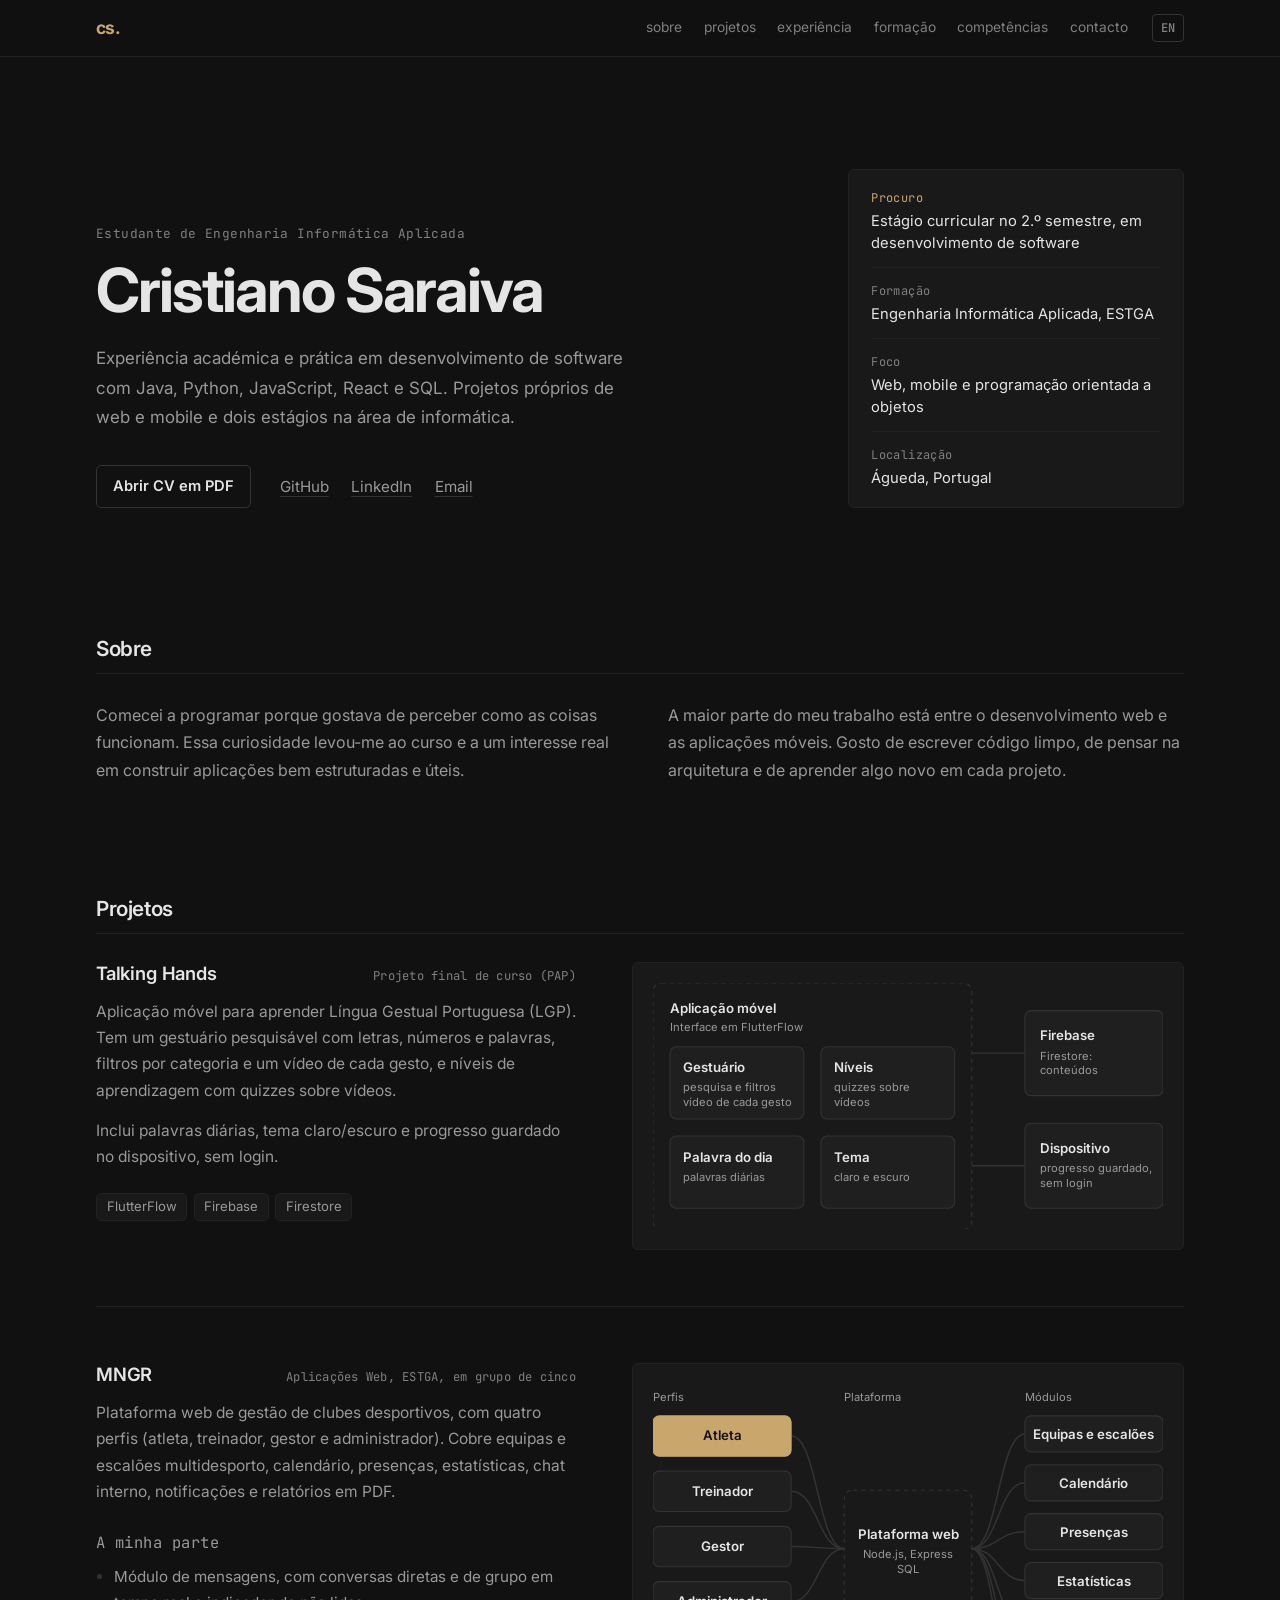
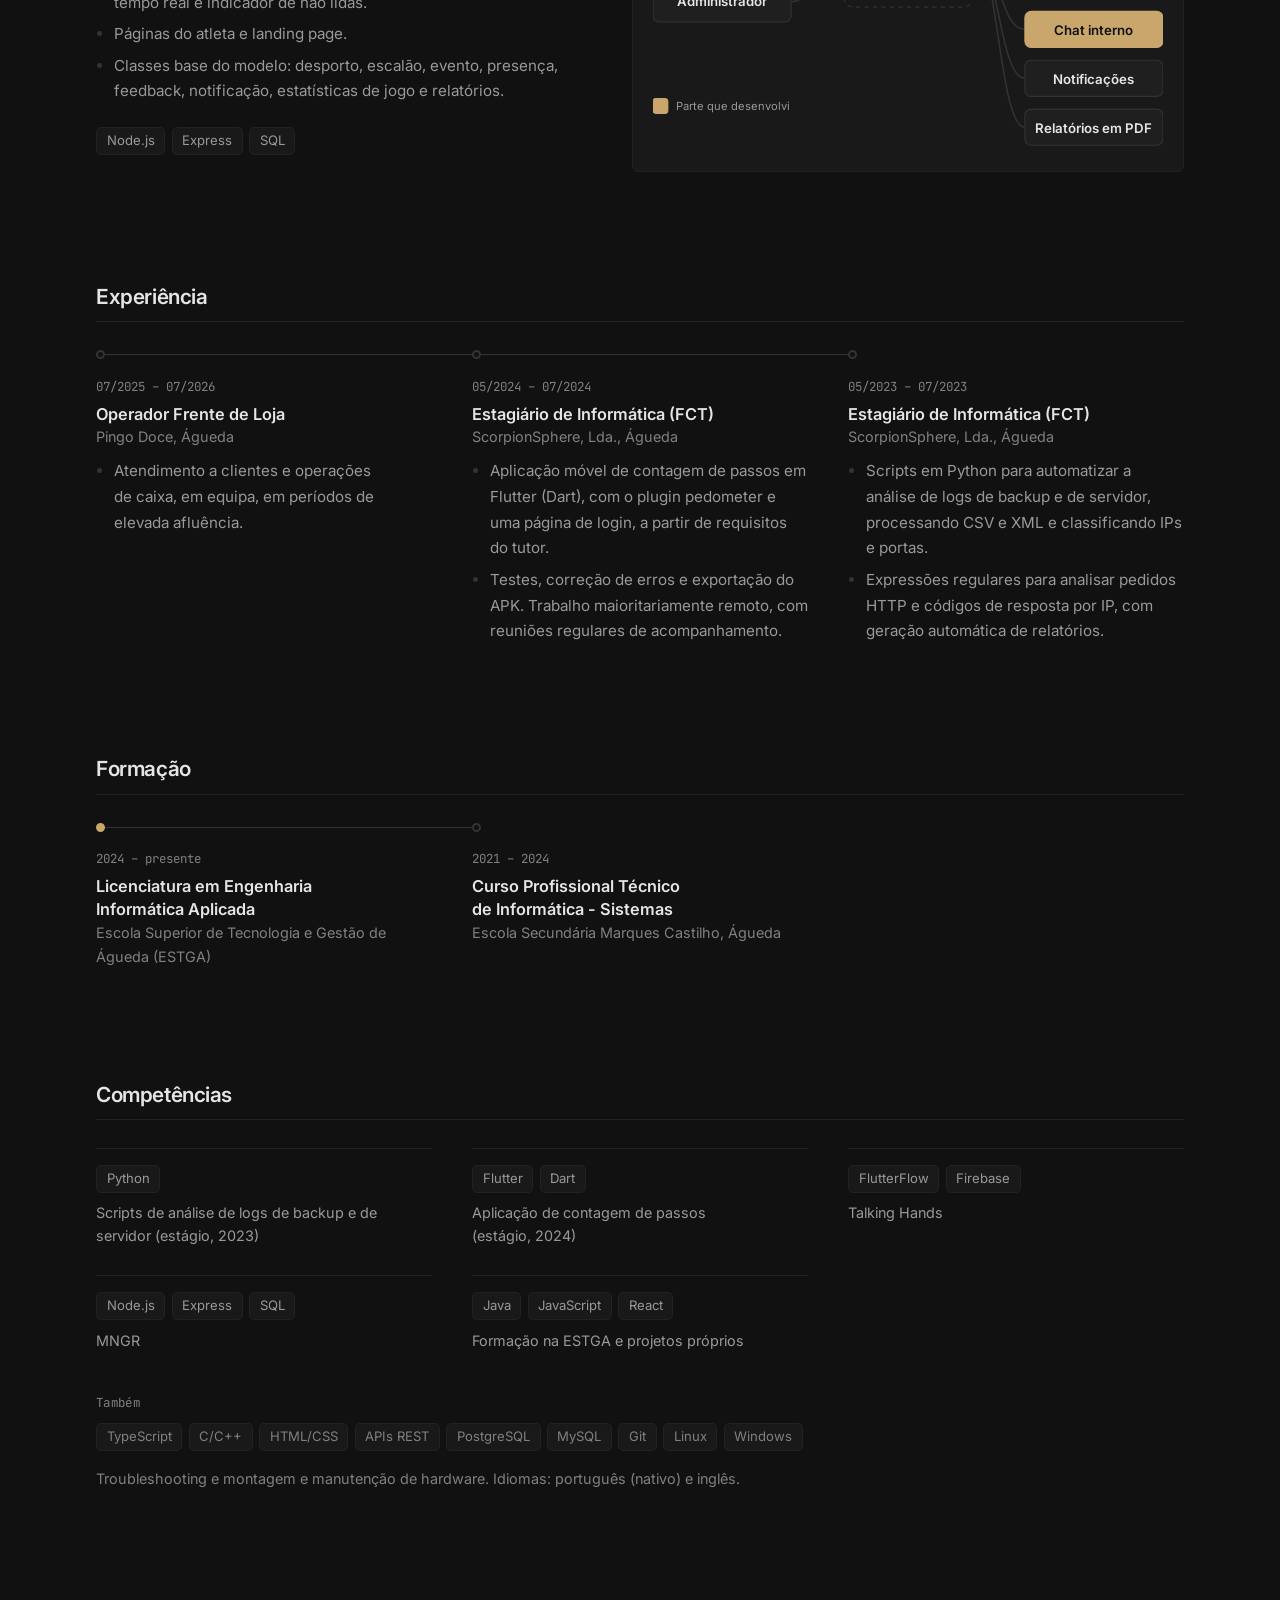
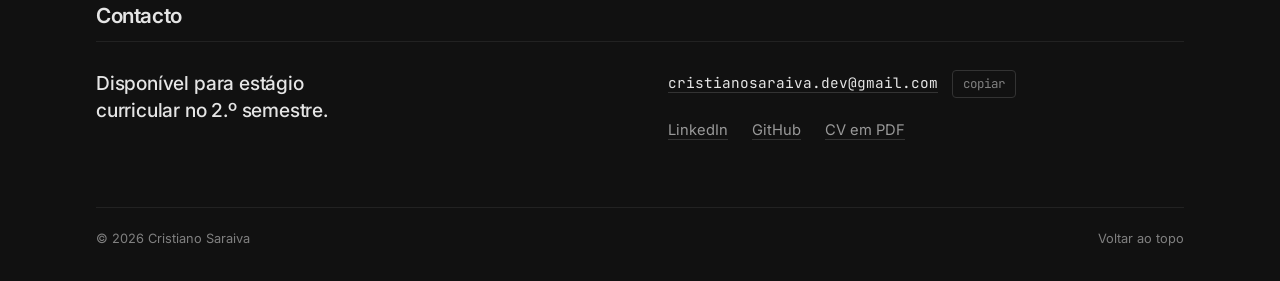
==== commit d7b0317a: "Add English version of personal website (en.html) with detailed sections on projects, experience, ed" ====
--- a/index.html
+++ b/index.html
@@ -1,226 +1,309 @@
 <!DOCTYPE html>
-<html lang="en" data-theme="dark">
+<html lang="pt-PT">
 <head>
-    <meta charset="UTF-8">
-    <meta name="viewport" content="width=device-width, initial-scale=1.0">
-    <title>Cristiano Saraiva</title>
-    <meta name="description" content="Software Engineering student at ESTGA, University of Aveiro.">
+    <meta charset="utf-8">
+    <meta name="viewport" content="width=device-width, initial-scale=1, viewport-fit=cover">
+    <title>Cristiano Saraiva, Engenharia Informática Aplicada</title>
+    <meta name="description" content="Estudante de Engenharia Informática Aplicada na ESTGA, à procura de estágio curricular em desenvolvimento de software. Java, Python, JavaScript, React e SQL. Projetos de web e mobile.">
+    <meta name="author" content="Cristiano Saraiva">
+    <meta property="og:title" content="Cristiano Saraiva, Engenharia Informática Aplicada">
+    <meta property="og:description" content="À procura de estágio curricular em desenvolvimento de software. Águeda, Portugal.">
+    <meta property="og:type" content="website">
+    <link rel="alternate" hreflang="pt-PT" href="index.html">
+    <link rel="alternate" hreflang="en" href="en.html">
+    <link rel="icon" href="data:image/svg+xml,%3Csvg xmlns='http://www.w3.org/2000/svg' viewBox='0 0 64 64'%3E%3Crect width='64' height='64' rx='14' fill='%23111111'/%3E%3Ctext x='32' y='43' font-family='Arial,sans-serif' font-size='30' font-weight='700' text-anchor='middle' fill='%23c9a76c'%3Ecs.%3C/text%3E%3C/svg%3E">
+    <meta name="theme-color" content="#111111">
     <link rel="preconnect" href="https://fonts.googleapis.com">
     <link rel="preconnect" href="https://fonts.gstatic.com" crossorigin>
     <link href="https://fonts.googleapis.com/css2?family=Inter:wght@400;500;600;700&family=JetBrains+Mono:wght@400;500&display=swap" rel="stylesheet">
     <link rel="stylesheet" href="style.css">
+    <script type="application/ld+json">{"@context": "https://schema.org", "@type": "Person", "name": "Cristiano Saraiva", "url": "https://cristiianoo.github.io/", "email": "mailto:cristianosaraiva.dev@gmail.com", "jobTitle": "Estudante de Engenharia Informática Aplicada", "address": {"@type": "PostalAddress", "addressLocality": "Águeda", "addressCountry": "PT"}, "knowsAbout": ["Java", "Python", "JavaScript", "React", "SQL"], "sameAs": ["https://github.com/cristiianoo", "https://www.linkedin.com/in/cristiano-saraiva-231760260"]}</script>
 </head>
 <body>
-
-    <header>
-        <div class="container header-inner">
-            <a href="#" class="logo">cs.</a>
-
-            <nav id="nav-menu" class="nav">
-                <a href="#about" class="nav-link">about</a>
-                <a href="#skills" class="nav-link">skills</a>
-                <a href="#projects" class="nav-link">projects</a>
-                <a href="#contact" class="nav-link">contact</a>
-            </nav>
-
-            <div class="header-right">
-                <button id="theme-toggle" class="icon-btn" type="button" aria-label="Toggle theme">
-                    <svg class="icon-sun" viewBox="0 0 24 24" fill="none" stroke="currentColor" stroke-width="2" stroke-linecap="round" stroke-linejoin="round"><circle cx="12" cy="12" r="5"/><line x1="12" y1="1" x2="12" y2="3"/><line x1="12" y1="21" x2="12" y2="23"/><line x1="4.22" y1="4.22" x2="5.64" y2="5.64"/><line x1="18.36" y1="18.36" x2="19.78" y2="19.78"/><line x1="1" y1="12" x2="3" y2="12"/><line x1="21" y1="12" x2="23" y2="12"/><line x1="4.22" y1="19.78" x2="5.64" y2="18.36"/><line x1="18.36" y1="5.64" x2="19.78" y2="4.22"/></svg>
-                    <svg class="icon-moon" viewBox="0 0 24 24" fill="none" stroke="currentColor" stroke-width="2" stroke-linecap="round" stroke-linejoin="round"><path d="M21 12.79A9 9 0 1 1 11.21 3 7 7 0 0 0 21 12.79z"/></svg>
-                </button>
-                <button id="mobile-toggle" class="icon-btn mobile-btn" type="button" aria-label="Menu" aria-expanded="false">
-                    <svg class="icon-menu" viewBox="0 0 24 24" fill="none" stroke="currentColor" stroke-width="2" stroke-linecap="round"><line x1="4" y1="7" x2="20" y2="7"/><line x1="4" y1="12" x2="20" y2="12"/><line x1="4" y1="17" x2="20" y2="17"/></svg>
-                    <svg class="icon-x" viewBox="0 0 24 24" fill="none" stroke="currentColor" stroke-width="2" stroke-linecap="round"><line x1="18" y1="6" x2="6" y2="18"/><line x1="6" y1="6" x2="18" y2="18"/></svg>
-                </button>
-            </div>
-        </div>
-    </header>
-
-    <main>
-        <!-- Hero -->
-        <section class="hero">
-            <div class="container">
-                <p class="mono sm fade-up">software engineering student</p>
-                <h1 class="fade-up">
-                    Cristiano Saraiva
-                </h1>
-                <p class="hero-desc fade-up">
-                    I'm studying Software Engineering at <strong>ESTGA, University of Aveiro</strong>
-                    and I like building things for the web. Currently looking for internship
-                    opportunities and cool projects to collaborate on.
+<a class="skip" href="#main">Saltar para o conteúdo</a>
+
+<header class="bar">
+    <div class="wrap bar-inner">
+        <a class="brand" href="#top" aria-label="Cristiano Saraiva, início">cs.</a>
+        <nav id="nav" class="nav" aria-label="Secções">
+            <a class="nav-link" href="#sobre">sobre</a>
+            <a class="nav-link" href="#projetos">projetos</a>
+            <a class="nav-link" href="#experiencia">experiência</a>
+            <a class="nav-link" href="#formacao">formação</a>
+            <a class="nav-link" href="#competencias">competências</a>
+            <a class="nav-link" href="#contacto">contacto</a>
+        </nav>
+        <a class="lang" href="en.html" hreflang="en" lang="en" aria-label="English version">EN</a>
+        <button class="menu-btn" id="menu-btn" type="button" aria-controls="nav" aria-expanded="false" aria-label="Abrir menu" data-open="Abrir menu" data-close="Fechar menu">
+            <svg viewBox="0 0 24 24" aria-hidden="true"><path class="i-menu" d="M4 7h16M4 12h16M4 17h16"/><path class="i-x" d="M6 6l12 12M18 6L6 18"/></svg>
+        </button>
+    </div>
+</header>
+
+<div class="wrap hero" id="top">
+    <div class="hero-text">
+        <p class="kicker">Estudante de Engenharia Informática Aplicada</p>
+        <h1>Cristiano Saraiva</h1>
+        <p class="summary">Experiência académica e prática em desenvolvimento de software com Java, Python, JavaScript, React e SQL. Projetos próprios de web e mobile e dois estágios na área de informática.</p>
+        <p class="actions">
+            <a class="btn" href="Cristiano_Saraiva_CV.pdf" target="_blank" rel="noopener">Abrir CV em PDF</a>
+            <a href="https://github.com/cristiianoo" target="_blank" rel="noopener noreferrer">GitHub</a>
+            <a href="https://www.linkedin.com/in/cristiano-saraiva-231760260" target="_blank" rel="noopener noreferrer">LinkedIn</a>
+            <a href="mailto:cristianosaraiva.dev@gmail.com">Email</a>
+        </p>
+    </div>
+    <dl class="facts">
+        <div class="seeking"><dt>Procuro</dt><dd>Estágio curricular no 2.º semestre, em desenvolvimento de software</dd></div>
+        <div><dt>Formação</dt><dd>Engenharia Informática Aplicada, ESTGA</dd></div>
+        <div><dt>Foco</dt><dd>Web, mobile e programação orientada a objetos</dd></div>
+        <div><dt>Localização</dt><dd>Águeda, Portugal</dd></div>
+    </dl>
+</div>
+
+<main id="main">
+    <section id="sobre" class="section">
+        <div class="wrap">
+            <h2>Sobre</h2>
+            <div class="about">
+                <p>Comecei a programar porque gostava de perceber como as coisas funcionam. Essa curiosidade levou-me ao curso e a um interesse real em construir aplicações bem estruturadas e úteis.</p>
+                <p>A maior parte do meu trabalho está entre o desenvolvimento web e as aplicações móveis. Gosto de escrever código limpo, de pensar na arquitetura e de aprender algo novo em cada projeto.</p>
+            </div>
+        </div>
+    </section>
+
+    <section id="projetos" class="section">
+        <div class="wrap">
+            <h2>Projetos</h2>
+
+            <article class="proj">
+                <div class="proj-text">
+                    <div class="proj-top">
+                        <h3>Talking Hands</h3>
+                        <p class="ctx">Projeto final de curso (PAP)</p>
+                    </div>
+                    <p>Aplicação móvel para aprender Língua Gestual Portuguesa (LGP). Tem um gestuário pesquisável com letras, números e palavras, filtros por categoria e um vídeo de cada gesto, e níveis de aprendizagem com quizzes sobre vídeos.</p>
+                    <p>Inclui palavras diárias, tema claro/escuro e progresso guardado no dispositivo, sem login.</p>
+                    <ul class="tags" aria-label="Tecnologias"><li>FlutterFlow</li><li>Firebase</li><li>Firestore</li></ul>
+                </div>
+                <figure class="diagram">
+                    <svg viewBox="0 0 480 232" role="img" aria-labelledby="th-t th-d">
+                        <title id="th-t">Estrutura do Talking Hands</title>
+                        <desc id="th-d">A aplicação móvel, com interface em FlutterFlow, tem gestuário, níveis, palavra do dia e tema. Os conteúdos vêm do Firebase/Firestore e o progresso fica guardado no dispositivo, sem login.</desc>
+                        <path class="d-line" d="M300 66H350M300 172H350"/>
+                        <rect class="d-group" x="0" y="0" width="300" height="232" rx="8"/>
+                        <text class="d-t" x="16" y="28">Aplicação móvel</text>
+                        <text class="d-s" x="16" y="45">Interface em FlutterFlow</text>
+
+                        <rect class="d-box" x="16" y="60" width="126" height="68" rx="6"/>
+                        <text class="d-t" x="28" y="84">Gestuário</text>
+                        <text class="d-s" x="28" y="102">pesquisa e filtros</text>
+                        <text class="d-s" x="28" y="116">vídeo de cada gesto</text>
+
+                        <rect class="d-box" x="158" y="60" width="126" height="68" rx="6"/>
+                        <text class="d-t" x="170" y="84">Níveis</text>
+                        <text class="d-s" x="170" y="102">quizzes sobre</text>
+                        <text class="d-s" x="170" y="116">vídeos</text>
+
+                        <rect class="d-box" x="16" y="144" width="126" height="68" rx="6"/>
+                        <text class="d-t" x="28" y="168">Palavra do dia</text>
+                        <text class="d-s" x="28" y="186">palavras diárias</text>
+
+                        <rect class="d-box" x="158" y="144" width="126" height="68" rx="6"/>
+                        <text class="d-t" x="170" y="168">Tema</text>
+                        <text class="d-s" x="170" y="186">claro e escuro</text>
+
+                        <rect class="d-box" x="350" y="26" width="130" height="80" rx="6"/>
+                        <text class="d-t" x="364" y="54">Firebase</text>
+                        <text class="d-s" x="364" y="72">Firestore:</text>
+                        <text class="d-s" x="364" y="86">conteúdos</text>
+
+                        <rect class="d-box" x="350" y="132" width="130" height="80" rx="6"/>
+                        <text class="d-t" x="364" y="160">Dispositivo</text>
+                        <text class="d-s" x="364" y="178">progresso guardado,</text>
+                        <text class="d-s" x="364" y="192">sem login</text>
+                    </svg>
+                </figure>
+            </article>
+
+            <article class="proj">
+                <div class="proj-text">
+                    <div class="proj-top">
+                        <h3>MNGR</h3>
+                        <p class="ctx">Aplicações Web, ESTGA, em grupo de cinco</p>
+                    </div>
+                    <p>Plataforma web de gestão de clubes desportivos, com quatro perfis (atleta, treinador, gestor e administrador). Cobre equipas e escalões multidesporto, calendário, presenças, estatísticas, chat interno, notificações e relatórios em PDF.</p>
+                    <p class="label">A minha parte</p>
+                    <ul class="list">
+                        <li>Módulo de mensagens, com conversas diretas e de grupo em tempo real e indicador de não lidas.</li>
+                        <li>Páginas do atleta e landing page.</li>
+                        <li>Classes base do modelo: desporto, escalão, evento, presença, feedback, notificação, estatísticas de jogo e relatórios.</li>
+                    </ul>
+                    <ul class="tags" aria-label="Tecnologias"><li>Node.js</li><li>Express</li><li>SQL</li></ul>
+                </div>
+                <figure class="diagram">
+                    <svg viewBox="0 0 480 345" role="img" aria-labelledby="mn-t mn-d">
+                        <title id="mn-t">Estrutura do MNGR</title>
+                        <desc id="mn-d">Quatro perfis (atleta, treinador, gestor e administrador) usam a plataforma web, que reúne sete módulos: equipas e escalões, calendário, presenças, estatísticas, chat interno, notificações e relatórios em PDF. As páginas do atleta e o chat foram desenvolvidos por mim.</desc>
+
+                        <g class="d-line">
+                            <path d="M130 49C155 49 155 155 180 155"/>
+                            <path d="M130 101C155 101 155 155 180 155"/>
+                            <path d="M130 153C155 153 155 155 180 155"/>
+                            <path d="M130 205C155 205 155 155 180 155"/>
+                            <path d="M300 155C325 155 325 47 350 47"/>
+                            <path d="M300 155C325 155 325 93 350 93"/>
+                            <path d="M300 155C325 155 325 139 350 139"/>
+                            <path d="M300 155C325 155 325 185 350 185"/>
+                            <path d="M300 155C325 155 325 231 350 231"/>
+                            <path d="M300 155C325 155 325 277 350 277"/>
+                            <path d="M300 155C325 155 325 323 350 323"/>
+                        </g>
+
+                        <text class="d-s" x="0" y="16">Perfis</text>
+                        <text class="d-s" x="180" y="16">Plataforma</text>
+                        <text class="d-s" x="350" y="16">Módulos</text>
+
+                        <rect class="d-box d-hl" x="0" y="30" width="130" height="38" rx="6"/>
+                        <text class="d-t d-on" x="65" y="53" text-anchor="middle">Atleta</text>
+                        <rect class="d-box" x="0" y="82" width="130" height="38" rx="6"/>
+                        <text class="d-t" x="65" y="105" text-anchor="middle">Treinador</text>
+                        <rect class="d-box" x="0" y="134" width="130" height="38" rx="6"/>
+                        <text class="d-t" x="65" y="157" text-anchor="middle">Gestor</text>
+                        <rect class="d-box" x="0" y="186" width="130" height="38" rx="6"/>
+                        <text class="d-t" x="65" y="209" text-anchor="middle">Administrador</text>
+
+                        <rect class="d-group" x="180" y="100" width="120" height="110" rx="8"/>
+                        <text class="d-t" x="240" y="146" text-anchor="middle">Plataforma web</text>
+                        <text class="d-s" x="240" y="164" text-anchor="middle">Node.js, Express</text>
+                        <text class="d-s" x="240" y="178" text-anchor="middle">SQL</text>
+
+                        <rect class="d-box" x="350" y="30" width="130" height="34" rx="6"/>
+                        <text class="d-t" x="415" y="52" text-anchor="middle">Equipas e escalões</text>
+                        <rect class="d-box" x="350" y="76" width="130" height="34" rx="6"/>
+                        <text class="d-t" x="415" y="98" text-anchor="middle">Calendário</text>
+                        <rect class="d-box" x="350" y="122" width="130" height="34" rx="6"/>
+                        <text class="d-t" x="415" y="144" text-anchor="middle">Presenças</text>
+                        <rect class="d-box" x="350" y="168" width="130" height="34" rx="6"/>
+                        <text class="d-t" x="415" y="190" text-anchor="middle">Estatísticas</text>
+                        <rect class="d-box d-hl" x="350" y="214" width="130" height="34" rx="6"/>
+                        <text class="d-t d-on" x="415" y="236" text-anchor="middle">Chat interno</text>
+                        <rect class="d-box" x="350" y="260" width="130" height="34" rx="6"/>
+                        <text class="d-t" x="415" y="282" text-anchor="middle">Notificações</text>
+                        <rect class="d-box" x="350" y="306" width="130" height="34" rx="6"/>
+                        <text class="d-t" x="415" y="328" text-anchor="middle">Relatórios em PDF</text>
+
+                        <rect class="d-box d-hl" x="0" y="296" width="14" height="14" rx="3"/>
+                        <text class="d-s" x="22" y="307">Parte que desenvolvi</text>
+                    </svg>
+                </figure>
+            </article>
+        </div>
+    </section>
+
+    <section id="experiencia" class="section">
+        <div class="wrap">
+            <h2>Experiência</h2>
+            <div class="timeline">
+                <div class="entry">
+                    <p class="date">07/2025 – 07/2026</p>
+                    <div>
+                        <h3>Operador Frente de Loja</h3>
+                        <p class="meta">Pingo Doce, Águeda</p>
+                        <ul class="list"><li>Atendimento a clientes e operações de caixa, em equipa, em períodos de elevada afluência.</li></ul>
+                    </div>
+                </div>
+
+                <div class="entry">
+                    <p class="date">05/2024 – 07/2024</p>
+                    <div>
+                        <h3>Estagiário de Informática (FCT)</h3>
+                        <p class="meta">ScorpionSphere, Lda., Águeda</p>
+                        <ul class="list">
+                            <li>Aplicação móvel de contagem de passos em Flutter (Dart), com o plugin pedometer e uma página de login, a partir de requisitos do tutor.</li>
+                            <li>Testes, correção de erros e exportação do APK. Trabalho maioritariamente remoto, com reuniões regulares de acompanhamento.</li>
+                        </ul>
+                    </div>
+                </div>
+
+                <div class="entry">
+                    <p class="date">05/2023 – 07/2023</p>
+                    <div>
+                        <h3>Estagiário de Informática (FCT)</h3>
+                        <p class="meta">ScorpionSphere, Lda., Águeda</p>
+                        <ul class="list">
+                            <li>Scripts em Python para automatizar a análise de logs de backup e de servidor, processando CSV e XML e classificando IPs e portas.</li>
+                            <li>Expressões regulares para analisar pedidos HTTP e códigos de resposta por IP, com geração automática de relatórios.</li>
+                        </ul>
+                    </div>
+                </div>
+            </div>
+        </div>
+    </section>
+
+    <section id="formacao" class="section">
+        <div class="wrap">
+            <h2>Formação</h2>
+            <div class="timeline">
+                <div class="entry now">
+                    <p class="date">2024 – presente</p>
+                    <div>
+                        <h3>Licenciatura em Engenharia Informática Aplicada</h3>
+                        <p class="meta">Escola Superior de Tecnologia e Gestão de Águeda (ESTGA)</p>
+                    </div>
+                </div>
+
+                <div class="entry">
+                    <p class="date">2021 – 2024</p>
+                    <div>
+                        <h3>Curso Profissional Técnico de Informática - Sistemas</h3>
+                        <p class="meta">Escola Secundária Marques Castilho, Águeda</p>
+                    </div>
+                </div>
+            </div>
+        </div>
+    </section>
+
+    <section id="competencias" class="section">
+        <div class="wrap">
+            <h2>Competências</h2>
+            <div class="skills">
+                <div class="skill"><ul class="tags"><li>Python</li></ul><p>Scripts de análise de logs de backup e de servidor (estágio, 2023)</p></div>
+                <div class="skill"><ul class="tags"><li>Flutter</li><li>Dart</li></ul><p>Aplicação de contagem de passos (estágio, 2024)</p></div>
+                <div class="skill"><ul class="tags"><li>FlutterFlow</li><li>Firebase</li></ul><p>Talking Hands</p></div>
+                <div class="skill"><ul class="tags"><li>Node.js</li><li>Express</li><li>SQL</li></ul><p>MNGR</p></div>
+                <div class="skill"><ul class="tags"><li>Java</li><li>JavaScript</li><li>React</li></ul><p>Formação na ESTGA e projetos próprios</p></div>
+            </div>
+            <p class="label">Também</p>
+            <ul class="tags tags-quiet"><li>TypeScript</li><li>C/C++</li><li>HTML/CSS</li><li>APIs REST</li><li>PostgreSQL</li><li>MySQL</li><li>Git</li><li>Linux</li><li>Windows</li></ul>
+            <p class="also">Troubleshooting e montagem e manutenção de hardware. Idiomas: português (nativo) e inglês.</p>
+        </div>
+    </section>
+</main>
+
+<footer id="contacto" class="section contact">
+    <div class="wrap">
+        <h2>Contacto</h2>
+        <div class="contact-grid">
+            <p class="lead">Disponível para estágio curricular no 2.º semestre.</p>
+            <div class="contact-links">
+                <div class="email-row">
+                    <a class="email" href="mailto:cristianosaraiva.dev@gmail.com">cristianosaraiva.dev@gmail.com</a>
+                    <button class="copy" id="copy" type="button" aria-label="Copiar endereço de email" data-copy="copiar" data-copied="copiado" data-error="não foi possível copiar"><span class="copy-label">copiar</span></button>
+                </div>
+                <p class="socials">
+                    <a href="https://www.linkedin.com/in/cristiano-saraiva-231760260" target="_blank" rel="noopener noreferrer">LinkedIn</a>
+                    <a href="https://github.com/cristiianoo" target="_blank" rel="noopener noreferrer">GitHub</a>
+                    <a href="Cristiano_Saraiva_CV.pdf" target="_blank" rel="noopener">CV em PDF</a>
                 </p>
-                <div class="hero-links fade-up">
-                    <a href="https://github.com/cristiianoo" target="_blank" rel="noopener noreferrer">github</a>
-                    <span class="dot">·</span>
-                    <a href="https://www.linkedin.com/in/cristiano-saraiva-231760260" target="_blank" rel="noopener noreferrer">linkedin</a>
-                    <span class="dot">·</span>
-                    <a href="mailto:cristianosaraiva.dev@gmail.com">email</a>
-                </div>
-            </div>
-        </section>
-
-        <!-- About -->
-        <section id="about" class="section">
-            <div class="container">
-                <h2 class="fade-up">About</h2>
-                <div class="about-grid">
-                    <div class="about-text fade-up">
-                        <p>
-                            I got into programming because I liked understanding how things work.
-                            That curiosity turned into a degree in Software Engineering and a real
-                            interest in building applications that are well-structured and actually
-                            useful.
-                        </p>
-                        <p>
-                            Most of my work sits at the intersection of <strong>web development</strong>
-                            and <strong>mobile apps</strong>. I care about writing clean code, thinking
-                            about architecture, and learning something new with every project.
-                        </p>
-                    </div>
-                    <div class="about-meta fade-up">
-                        <div class="meta-row">
-                            <span class="mono sm">Education</span>
-                            <span>BSc Software Engineering</span>
-                        </div>
-                        <div class="meta-row">
-                            <span class="mono sm">University</span>
-                            <span>ESTGA · Univ. of Aveiro</span>
-                        </div>
-                        <div class="meta-row">
-                            <span class="mono sm">Focus</span>
-                            <span>Full-Stack · Mobile · OOP</span>
-                        </div>
-                        <div class="meta-row">
-                            <span class="mono sm">Location</span>
-                            <span>Portugal</span>
-                        </div>
-                    </div>
-                </div>
-            </div>
-        </section>
-
-        <!-- Skills -->
-        <section id="skills" class="section">
-            <div class="container">
-                <h2 class="fade-up">Skills</h2>
-                <div class="skills-grid fade-up">
-                    <div class="skill-group">
-                        <h3 class="mono sm">Languages</h3>
-                        <div class="tags">
-                            <span>JavaScript</span>
-                            <span>TypeScript</span>
-                            <span>Python</span>
-                            <span>Java</span>
-                            <span>C / C++</span>
-                            <span>SQL</span>
-                            <span>HTML &amp; CSS</span>
-                        </div>
-                    </div>
-                    <div class="skill-group">
-                        <h3 class="mono sm">Frontend &amp; Mobile</h3>
-                        <div class="tags">
-                            <span>React</span>
-                            <span>Responsive Design</span>
-                            <span>Mobile Dev</span>
-                            <span>Modern CSS</span>
-                        </div>
-                    </div>
-                    <div class="skill-group">
-                        <h3 class="mono sm">Backend &amp; Data</h3>
-                        <div class="tags">
-                            <span>Node.js</span>
-                            <span>Express</span>
-                            <span>REST APIs</span>
-                            <span>PostgreSQL</span>
-                            <span>MySQL</span>
-                        </div>
-                    </div>
-                    <div class="skill-group">
-                        <h3 class="mono sm">Tools</h3>
-                        <div class="tags">
-                            <span>Git</span>
-                            <span>Linux</span>
-                            <span>VS Code</span>
-                            <span>OOP</span>
-                        </div>
-                    </div>
-                </div>
-            </div>
-        </section>
-
-        <!-- Projects -->
-        <section id="projects" class="section">
-            <div class="container">
-                <h2 class="fade-up">Projects</h2>
-
-                <div class="project fade-up">
-                    <div class="project-top">
-                        <h3>Talking Hands</h3>
-                        <span class="mono sm">PAP · Secondary School</span>
-                    </div>
-                    <p>
-                        Final-year project focused on helping people learn Portuguese Sign Language
-                        (LGP) through an interactive digital experience. Explored accessible design
-                        patterns and educational interaction.
-                    </p>
-                    <div class="tags sm-tags">
-                        <span>Accessibility</span>
-                        <span>Education</span>
-                        <span>LGP</span>
-                    </div>
-                </div>
-
-                <div class="project fade-up">
-                    <div class="project-top">
-                        <h3>University Coursework</h3>
-                        <span class="mono sm">Academic · ESTGA</span>
-                    </div>
-                    <p>
-                        Various projects from my degree — OOP systems, database design, data
-                        structures, and collaborative development. Most live in private or
-                        group repos.
-                    </p>
-                    <div class="tags sm-tags">
-                        <span>OOP</span>
-                        <span>Data Structures</span>
-                        <span>SQL</span>
-                        <span>Architecture</span>
-                    </div>
-                </div>
-            </div>
-        </section>
-
-        <!-- Contact -->
-        <section id="contact" class="section">
-            <div class="container">
-                <h2 class="fade-up">Get in touch</h2>
-                <p class="contact-text fade-up">
-                    I'm always open to hearing about internships, side projects, or just
-                    having a conversation about tech. Don't be a stranger.
-                </p>
-                <div class="contact-row fade-up">
-                    <a href="mailto:cristianosaraiva.dev@gmail.com" class="contact-link-main">
-                        cristianosaraiva.dev@gmail.com
-                    </a>
-                    <button id="copy-email-btn" class="copy-btn" type="button">
-                        <span class="copy-label">copy</span>
-                    </button>
-                </div>
-                <div class="contact-socials fade-up">
-                    <a href="https://github.com/cristiianoo" target="_blank" rel="noopener noreferrer">GitHub ↗</a>
-                    <a href="https://www.linkedin.com/in/cristiano-saraiva-231760260" target="_blank" rel="noopener noreferrer">LinkedIn ↗</a>
-                </div>
-            </div>
-        </section>
-    </main>
-
-    <footer>
-        <div class="container footer-inner">
-            <span>© 2026 Cristiano Saraiva</span>
-            <a href="#">↑ top</a>
-        </div>
-    </footer>
-
-    <script src="script.js"></script>
+            </div>
+        </div>
+        <div class="footer-row">
+            <p>© 2026 Cristiano Saraiva</p>
+            <a href="#top">Voltar ao topo</a>
+        </div>
+    </div>
+</footer>
+
+<script src="script.js"></script>
 </body>
 </html>
--- a/style.css
+++ b/style.css
@@ -1,446 +1,426 @@
-/* ═══════════════════════════════════════════════════════════════════
-   Portfolio — clean, personal, not try-hard
-   One accent. Good type. Breathing room.
-   ═══════════════════════════════════════════════════════════════════ */
+/* Cristiano Saraiva – portfolio
+   Uma coluna, boa tipografia, espaço para respirar.
+   Paleta e fontes do site publicado: #111, um só acento gold, Inter + JetBrains Mono */
 
 :root {
   --font: 'Inter', -apple-system, BlinkMacSystemFont, 'Segoe UI', sans-serif;
-  --mono: 'JetBrains Mono', ui-monospace, monospace;
-}
-
-/* ── Dark (default) ─────────────────────────────────────────────── */
-:root, [data-theme="dark"] {
-  --bg: #111;
-  --bg-raised: #191919;
-  --bg-hover: #1f1f1f;
-  --text: #e5e5e5;
-  --text-2: #999;
-  --text-3: #666;
-  --border: #222;
-  --border-hover: #333;
-  --accent: #c9a76c;           /* warm gold — just enough personality */
-}
-
-/* ── Light ──────────────────────────────────────────────────────── */
-[data-theme="light"] {
-  --bg: #fafafa;
-  --bg-raised: #fff;
-  --bg-hover: #f4f4f4;
-  --text: #1a1a1a;
-  --text-2: #666;
-  --text-3: #999;
-  --border: #e8e8e8;
-  --border-hover: #d0d0d0;
-  --accent: #a07d45;
-}
-
-/* ── Reset ──────────────────────────────────────────────────────── */
+  --mono: 'JetBrains Mono', ui-monospace, SFMono-Regular, Menlo, monospace;
+
+  /* Paleta do site publicado */
+  --bg: #111111;
+  --raised: #191919;      /* etiquetas, diagramas */
+  --box: #1f1f1f;         /* caixas dentro dos diagramas */
+  --ink: #e5e5e5;
+  --muted: #999999;
+  --faint: #808080;       /* #666 no original; aclarado para ler bem em texto pequeno */
+  --line: #222222;
+  --line-strong: #333333;
+  --gold: #c9a76c;        /* o único acento */
+  --accent: #c9a76c;
+  --on-accent: #111111;
+
+  color-scheme: dark;
+}
+
 *, *::before, *::after { box-sizing: border-box; margin: 0; padding: 0; }
-html { scroll-behavior: smooth; }
+
+html { scroll-padding-top: 4.5rem; }
+
+@media (prefers-reduced-motion: no-preference) {
+  html { scroll-behavior: smooth; }
+}
 
 body {
-  font-family: var(--font);
   background: var(--bg);
-  color: var(--text);
-  line-height: 1.65;
+  color: var(--ink);
+  font: 400 1rem/1.7 var(--font);
   -webkit-font-smoothing: antialiased;
-  transition: background .3s, color .3s;
-}
-
-a { color: inherit; text-decoration: none; }
-button { font: inherit; color: inherit; background: none; border: none; cursor: pointer; }
-
-.container { max-width: 680px; margin: 0 auto; padding: 0 1.5rem; }
-
-/* ── Utility ────────────────────────────────────────────────────── */
-.mono { font-family: var(--mono); }
-.sm { font-size: 0.78rem; letter-spacing: 0.03em; color: var(--text-3); }
-.dot { color: var(--text-3); margin: 0 0.15rem; user-select: none; }
-
-strong { color: var(--text); font-weight: 600; }
-
-/* ═════════════════════════════════════════════════════════════════
-   HEADER
-   ═════════════════════════════════════════════════════════════════ */
-header {
+}
+
+a {
+  color: inherit;
+  text-decoration: underline;
+  text-decoration-thickness: 1px;
+  text-underline-offset: 4px;
+  text-decoration-color: var(--line-strong);
+}
+
+a:hover { color: var(--accent); text-decoration-color: var(--accent); }
+
+button { font: inherit; color: inherit; background: none; border: 0; cursor: pointer; }
+
+:focus-visible { outline: 2px solid var(--gold); outline-offset: 3px; border-radius: 2px; }
+
+ul { list-style: none; }
+
+.wrap { width: 100%; max-width: 72rem; margin: 0 auto; padding: 0 2rem; }
+
+/* Rótulos pequenos em mono, como no site publicado */
+.kicker, .facts dt, .ctx, .date, .lang, .copy, .email, .label { font-family: var(--mono); }
+
+/* ── Barra ─────────────────────────────────────────────── */
+
+.bar {
   position: sticky;
   top: 0;
-  z-index: 100;
-  background: var(--bg);
-  border-bottom: 1px solid var(--border);
-  transition: background .3s, border-color .3s;
-}
-
-.header-inner {
-  display: flex;
-  align-items: center;
-  justify-content: space-between;
-  height: 3.5rem;
-}
-
-.logo {
-  font-weight: 700;
-  font-size: 1.1rem;
-  color: var(--accent);
-  letter-spacing: -0.03em;
-}
-
-.nav {
-  display: flex;
-  gap: 1.75rem;
-}
-
-.nav-link {
-  font-size: 0.85rem;
-  color: var(--text-3);
-  transition: color .15s;
-}
-
-.nav-link:hover, .nav-link.active {
-  color: var(--text);
-}
-
-.header-right {
-  display: flex;
-  align-items: center;
-  gap: 0.25rem;
-}
-
-.icon-btn {
-  width: 36px; height: 36px;
-  display: flex; align-items: center; justify-content: center;
-  border-radius: 6px;
-  color: var(--text-3);
-  transition: color .15s, background .15s;
-}
-.icon-btn:hover { color: var(--text); background: var(--bg-hover); }
-.icon-btn svg { width: 18px; height: 18px; }
-
-/* theme icons */
-.icon-sun { display: block; }
-.icon-moon { display: none; }
-[data-theme="light"] .icon-sun { display: none; }
-[data-theme="light"] .icon-moon { display: block; }
-
-/* mobile menu button */
-.mobile-btn { display: none; }
-.icon-x { display: none; }
-.mobile-btn[aria-expanded="true"] .icon-menu { display: none; }
-.mobile-btn[aria-expanded="true"] .icon-x { display: block; }
-
-/* ═════════════════════════════════════════════════════════════════
-   HERO
-   ═════════════════════════════════════════════════════════════════ */
+  z-index: 10;
+  background: rgba(17, 17, 17, 0.92);
+  -webkit-backdrop-filter: blur(8px);
+  backdrop-filter: blur(8px);
+  border-bottom: 1px solid var(--line);
+}
+
+.bar-inner { display: flex; align-items: center; gap: 1.5rem; height: 3.5rem; }
+
+.brand { margin-right: auto; color: var(--gold); font-size: 1.1rem; font-weight: 700; letter-spacing: -0.03em; text-decoration: none; }
+.brand:hover { color: var(--gold); }
+
+.nav { display: flex; gap: 1.35rem; }
+
+.nav a { color: var(--faint); font-size: 0.86rem; text-decoration: none; }
+.nav a:hover, .nav a.active { color: var(--ink); }
+.nav a.active { text-decoration: underline; text-decoration-color: var(--gold); text-underline-offset: 6px; }
+
+.lang {
+  padding: 0.15rem 0.5rem;
+  border: 1px solid var(--line-strong);
+  border-radius: 4px;
+  color: var(--faint);
+  font-size: 0.75rem;
+  font-weight: 600;
+  text-decoration: none;
+}
+.lang:hover { color: var(--ink); border-color: var(--accent); }
+
+.menu-btn { display: none; width: 2.25rem; height: 2.25rem; margin-right: -0.5rem; place-items: center; color: var(--muted); border-radius: 4px; }
+.menu-btn:hover { color: var(--ink); }
+.menu-btn svg { width: 20px; height: 20px; fill: none; stroke: currentColor; stroke-width: 2; stroke-linecap: round; }
+.menu-btn .i-x { display: none; }
+.menu-btn[aria-expanded="true"] .i-menu { display: none; }
+.menu-btn[aria-expanded="true"] .i-x { display: inline; }
+
+/* Barra de progresso de leitura */
+.bar::after {
+  content: '';
+  position: absolute;
+  left: 0;
+  right: 0;
+  bottom: -1px;
+  height: 2px;
+  background: var(--gold);
+  transform: scaleX(var(--p, 0));
+  transform-origin: 0 50%;
+}
+
+/* ── Cabeçalho ─────────────────────────────────────────── */
+
+/* Apresentação à esquerda, ficha de dados à direita */
 .hero {
-  padding: 7rem 0 4rem;
-}
-
-.hero .mono {
-  margin-bottom: 0.75rem;
-}
-
-.hero h1 {
-  font-size: clamp(2.2rem, 6vw, 3.8rem);
-  font-weight: 700;
-  letter-spacing: -0.035em;
-  line-height: 1.1;
-  margin-bottom: 1.25rem;
-}
-
-.hero-desc {
-  font-size: 1.05rem;
-  color: var(--text-2);
-  max-width: 520px;
-  line-height: 1.75;
-  margin-bottom: 1.5rem;
-}
-
-.hero-links {
-  display: flex;
-  align-items: center;
-  gap: 0.5rem;
-  font-size: 0.9rem;
-}
-
-.hero-links a {
-  color: var(--text-2);
-  border-bottom: 1px solid transparent;
-  padding-bottom: 1px;
-  transition: color .15s, border-color .15s;
-}
-
-.hero-links a:hover {
-  color: var(--text);
-  border-bottom-color: var(--accent);
-}
-
-/* ═════════════════════════════════════════════════════════════════
-   SECTIONS
-   ═════════════════════════════════════════════════════════════════ */
-.section {
-  padding: 4rem 0;
-  scroll-margin-top: 4rem;
-}
-
-.section h2 {
+  display: grid;
+  grid-template-columns: minmax(0, 1fr) 21rem;
+  column-gap: 5rem;
+  align-items: end;
+  padding-top: 7rem;
+  padding-bottom: 4.5rem;
+}
+
+.kicker { color: var(--faint); font-size: 0.8rem; letter-spacing: 0.03em; }
+
+h1 { margin-top: 0.75rem; font-size: clamp(2.2rem, 6vw, 3.8rem); font-weight: 700; line-height: 1.1; letter-spacing: -0.035em; }
+
+.summary { margin-top: 1.25rem; max-width: 34rem; color: var(--muted); font-size: 1.06rem; line-height: 1.75; }
+
+.actions { margin-top: 2rem; display: flex; flex-wrap: wrap; align-items: center; gap: 0.5rem 1.4rem; font-size: 0.95rem; }
+.actions a:not(.btn) { color: var(--muted); }
+.actions a:not(.btn):hover { color: var(--ink); text-decoration-color: var(--gold); }
+
+.btn {
+  margin-right: 0.4rem;
+  padding: 0.5rem 1rem;
+  border: 1px solid var(--line-strong);
+  border-radius: 5px;
+  color: var(--ink);
+  font-weight: 600;
+  font-size: 0.92rem;
+  text-decoration: none;
+  transition: color 0.15s, border-color 0.15s;
+}
+.btn:hover { color: var(--gold); border-color: var(--gold); }
+.btn:active { transform: translateY(1px); }
+
+/* ── Secções ───────────────────────────────────────────── */
+
+.section { padding: 3.5rem 0; }
+
+h2 {
+  margin-bottom: 1.75rem;
+  padding-bottom: 0.7rem;
+  border-bottom: 1px solid var(--line);
   font-size: 1.3rem;
   font-weight: 600;
+  line-height: 1.25;
   letter-spacing: -0.02em;
-  margin-bottom: 1.75rem;
-  padding-bottom: 0.75rem;
-  border-bottom: 1px solid var(--border);
-}
-
-/* ═════════════════════════════════════════════════════════════════
-   ABOUT
-   ═════════════════════════════════════════════════════════════════ */
-.about-grid {
-  display: grid;
-  grid-template-columns: 1fr;
-  gap: 2rem;
-}
-
-.about-text {
-  display: flex;
-  flex-direction: column;
-  gap: 1rem;
-  font-size: 0.95rem;
-  color: var(--text-2);
-  line-height: 1.8;
-}
-
-.about-meta {
-  display: flex;
-  flex-direction: column;
-}
-
-.meta-row {
-  display: flex;
-  justify-content: space-between;
-  padding: 0.65rem 0;
-  border-bottom: 1px solid var(--border);
-  font-size: 0.88rem;
-}
-
-.meta-row:first-child {
-  border-top: 1px solid var(--border);
-}
-
-.meta-row span:last-child {
-  color: var(--text);
-  text-align: right;
-}
-
-/* ═════════════════════════════════════════════════════════════════
-   SKILLS
-   ═════════════════════════════════════════════════════════════════ */
-.skills-grid {
-  display: grid;
-  grid-template-columns: 1fr 1fr;
-  gap: 1.75rem;
-}
-
-.skill-group h3 {
-  margin-bottom: 0.6rem;
-}
-
-.tags {
-  display: flex;
-  flex-wrap: wrap;
-  gap: 0.35rem;
-}
-
-.tags span {
+}
+
+h3 { font-size: 1.02rem; line-height: 1.4; font-weight: 600; }
+
+.meta { color: var(--faint); font-size: 0.9rem; }
+
+.label { margin-top: 1.5rem; color: var(--faint); font-size: 0.78rem; letter-spacing: 0.03em; }
+
+.list { margin-top: 0.5rem; padding-left: 1.1rem; list-style: disc; color: var(--muted); font-size: 0.95rem; }
+.list li + li { margin-top: 0.35rem; }
+.list li::marker { color: var(--line-strong); }
+
+/* Sobre */
+
+/* Sobre: dois parágrafos lado a lado */
+.about { display: grid; grid-template-columns: repeat(2, minmax(0, 1fr)); gap: 1rem 3.5rem; }
+.about p { color: var(--muted); }
+
+/* Ficha de dados no cabeçalho */
+.facts { padding: 0.35rem 1.4rem; background: var(--raised); border: 1px solid var(--line); border-radius: 6px; }
+.facts > div { padding: 0.8rem 0; }
+.facts > div + div { border-top: 1px solid var(--line); }
+.facts dt { color: var(--faint); font-size: 0.75rem; letter-spacing: 0.03em; }
+.facts dd { margin-top: 0.1rem; font-size: 0.92rem; line-height: 1.5; }
+.facts .seeking dt { color: var(--gold); }
+
+/* Etiquetas */
+
+.tags { display: flex; flex-wrap: wrap; gap: 0.4rem; }
+
+.tags li {
+  padding: 0.2rem 0.6rem;
+  background: var(--raised);
+  border: 1px solid var(--line);
+  border-radius: 5px;
+  color: var(--muted);
   font-size: 0.82rem;
-  color: var(--text-2);
-  background: var(--bg-raised);
-  border: 1px solid var(--border);
-  padding: 0.3rem 0.65rem;
-  border-radius: 5px;
-  transition: border-color .15s, color .15s;
-}
-
-.tags span:hover {
-  color: var(--text);
-  border-color: var(--border-hover);
-}
-
-/* ═════════════════════════════════════════════════════════════════
-   PROJECTS
-   ═════════════════════════════════════════════════════════════════ */
-.project {
-  padding: 1.25rem 0;
-  border-bottom: 1px solid var(--border);
-}
-
-.project:first-of-type {
-  border-top: none;
-}
-
-.project-top {
-  display: flex;
-  justify-content: space-between;
-  align-items: baseline;
-  margin-bottom: 0.5rem;
-  gap: 1rem;
-}
-
-.project h3 {
-  font-size: 1.05rem;
-  font-weight: 600;
-}
-
-.project p {
-  font-size: 0.9rem;
-  color: var(--text-2);
-  line-height: 1.7;
-  margin-bottom: 0.75rem;
-}
-
-.sm-tags span {
-  font-size: 0.72rem;
-  padding: 0.2rem 0.5rem;
-}
-
-/* ═════════════════════════════════════════════════════════════════
-   CONTACT
-   ═════════════════════════════════════════════════════════════════ */
-.contact-text {
-  font-size: 0.95rem;
-  color: var(--text-2);
-  max-width: 460px;
-  line-height: 1.7;
-  margin-bottom: 1.5rem;
-}
-
-.contact-row {
-  display: flex;
-  align-items: center;
-  gap: 0.75rem;
-  margin-bottom: 1.5rem;
-  flex-wrap: wrap;
-}
-
-.contact-link-main {
-  font-family: var(--mono);
-  font-size: 0.88rem;
-  color: var(--text);
-  border-bottom: 1px solid var(--border);
-  padding-bottom: 2px;
-  transition: border-color .15s;
-}
-
-.contact-link-main:hover {
-  border-bottom-color: var(--accent);
-}
-
-.copy-btn {
-  font-family: var(--mono);
-  font-size: 0.72rem;
-  color: var(--text-3);
-  border: 1px solid var(--border);
-  padding: 0.25rem 0.6rem;
+  line-height: 1.5;
+}
+
+.tags-quiet li { color: var(--faint); }
+
+/* Projetos */
+
+/* Texto à esquerda, diagrama à direita */
+.proj { display: grid; grid-template-columns: minmax(0, 1fr) minmax(0, 1.15fr); column-gap: 3.5rem; align-items: start; }
+.proj + .proj { margin-top: 3.5rem; padding-top: 3.5rem; border-top: 1px solid var(--line); }
+
+.proj-top { display: flex; justify-content: space-between; align-items: baseline; gap: 0.25rem 1rem; flex-wrap: wrap; margin-bottom: 0.75rem; }
+.proj h3 { font-size: 1.15rem; font-weight: 600; line-height: 1.3; letter-spacing: -0.01em; }
+.ctx { color: var(--faint); font-size: 0.76rem; letter-spacing: 0.02em; }
+
+.proj-text > p { color: var(--muted); font-size: 0.97rem; }
+.proj-text > p + p:not(.label) { margin-top: 0.85rem; }
+.proj-text > .tags { margin-top: 1.4rem; }
+
+/* Diagramas */
+
+.diagram { padding: 1.25rem; background: var(--raised); border: 1px solid var(--line); border-radius: 6px; overflow-x: auto; }
+.diagram svg { display: block; width: 100%; min-width: 420px; max-width: 34rem; height: auto; margin: 0 auto; font-family: var(--font); }
+.diagram text { pointer-events: none; }
+
+.d-box { fill: var(--box); stroke: var(--line-strong); stroke-width: 1; transition: stroke 0.2s; }
+.d-group { fill: none; stroke: var(--line-strong); stroke-width: 1; stroke-dasharray: 4 4; }
+.d-hl { fill: var(--gold); stroke: var(--gold); }
+.d-line { fill: none; stroke: var(--line-strong); stroke-width: 1.4; }
+.d-t { fill: var(--ink); font-size: 12.5px; font-weight: 600; }
+.d-s { fill: var(--muted); font-size: 10.5px; font-weight: 400; }
+.d-t.d-on { fill: var(--on-accent); }
+
+.d-line, .d-line path { transition: opacity 0.2s, stroke 0.2s, stroke-width 0.2s; }
+.diagram svg.hovering g.d-line path { opacity: 0.25; }
+.diagram svg g.d-line path.on { opacity: 1; stroke: var(--accent); stroke-width: 2; }
+.d-box.on:not(.d-hl) { stroke: var(--accent); }
+
+/* Experiência e formação: cronologia na horizontal, uma coluna por etapa */
+
+.timeline { display: grid; grid-template-columns: repeat(3, minmax(0, 1fr)); column-gap: 2.5rem; }
+
+.entry { position: relative; padding-top: 1.6rem; }
+
+/* Ponto */
+.entry::before {
+  content: '';
+  position: absolute;
+  left: 0;
+  top: 0;
+  z-index: 1;
+  width: 9px;
+  height: 9px;
+  border-radius: 50%;
+  background: var(--bg);
+  border: 2px solid var(--line-strong);
+}
+
+/* Fio até à etapa seguinte */
+.entry::after {
+  content: '';
+  position: absolute;
+  left: 0;
+  right: -2.5rem;
+  top: 4px;
+  height: 1px;
+  background: var(--line-strong);
+}
+
+.entry:last-child::after { display: none; }
+
+.entry.now::before { background: var(--gold); border-color: var(--gold); }
+
+.date { margin-bottom: 0.35rem; color: var(--faint); font-size: 0.78rem; }
+
+/* Competências: grelha de grupos, cada um com onde foi usado */
+
+.skills { display: grid; grid-template-columns: repeat(3, minmax(0, 1fr)); gap: 1.75rem 2.5rem; }
+.skill { display: flex; flex-direction: column; gap: 0.6rem; padding-top: 1rem; border-top: 1px solid var(--line); }
+.skill p { color: var(--muted); font-size: 0.9rem; line-height: 1.55; }
+
+.skills + .label { margin-top: 2.5rem; }
+
+.label + .tags { margin-top: 0.6rem; }
+
+.also { margin-top: 1rem; color: var(--faint); font-size: 0.9rem; }
+
+/* ── Contacto ──────────────────────────────────────────── */
+
+.contact { padding-bottom: 2rem; }
+
+.contact-grid { display: grid; grid-template-columns: minmax(0, 1fr) minmax(0, 1fr); column-gap: 3.5rem; align-items: start; }
+
+.lead { max-width: 26rem; font-size: 1.2rem; font-weight: 500; line-height: 1.45; letter-spacing: -0.01em; }
+
+.email-row { display: flex; flex-wrap: wrap; align-items: center; gap: 0.6rem 0.9rem; }
+.email { font-size: 0.9rem; text-decoration-color: var(--line-strong); }
+.email:hover { text-decoration-color: var(--gold); }
+
+.copy {
+  padding: 0.15rem 0.6rem;
+  border: 1px solid var(--line-strong);
   border-radius: 4px;
-  transition: all .15s;
-}
-
-.copy-btn:hover {
-  color: var(--text);
-  border-color: var(--border-hover);
-}
-
-.copy-btn.copied {
-  color: var(--accent);
-  border-color: var(--accent);
-}
-
-.contact-socials {
-  display: flex;
-  gap: 1.5rem;
-  font-size: 0.88rem;
-}
-
-.contact-socials a {
-  color: var(--text-3);
-  transition: color .15s;
-}
-
-.contact-socials a:hover { color: var(--text); }
-
-/* ═════════════════════════════════════════════════════════════════
-   FOOTER
-   ═════════════════════════════════════════════════════════════════ */
-footer {
-  border-top: 1px solid var(--border);
-  padding: 2rem 0;
-  margin-top: 2rem;
+  color: var(--faint);
   font-size: 0.78rem;
-  color: var(--text-3);
-}
-
-.footer-inner {
-  display: flex;
-  justify-content: space-between;
-}
-
-.footer-inner a { color: var(--text-3); transition: color .15s; }
-.footer-inner a:hover { color: var(--text); }
-
-/* ═════════════════════════════════════════════════════════════════
-   ANIMATIONS (subtle)
-   ═════════════════════════════════════════════════════════════════ */
-.fade-up {
-  opacity: 0;
-  transform: translateY(16px);
-  transition: opacity .5s ease, transform .5s ease;
-}
-
-.fade-up.visible {
-  opacity: 1;
-  transform: none;
-}
-
-/* stagger children */
-.fade-up:nth-child(2) { transition-delay: 60ms; }
-.fade-up:nth-child(3) { transition-delay: 120ms; }
-.fade-up:nth-child(4) { transition-delay: 180ms; }
-
-:where(a, button):focus-visible {
-  outline: 2px solid var(--accent);
-  outline-offset: 2px;
-}
-
-/* ═════════════════════════════════════════════════════════════════
-   RESPONSIVE
-   ═════════════════════════════════════════════════════════════════ */
-@media (max-width: 640px) {
-  .mobile-btn { display: flex; }
+  transition: color 0.15s, border-color 0.15s;
+}
+.copy:hover { color: var(--ink); }
+.copy.copied { color: var(--gold); border-color: var(--gold); }
+
+.socials { margin-top: 1.25rem; display: flex; flex-wrap: wrap; gap: 0.5rem 1.5rem; font-size: 0.92rem; }
+.socials a { color: var(--muted); }
+
+.footer-row { margin-top: 4rem; padding-top: 1.25rem; border-top: 1px solid var(--line); display: flex; justify-content: space-between; gap: 1rem; color: var(--faint); font-size: 0.8rem; }
+.footer-row a { color: var(--faint); text-decoration: none; }
+.footer-row a:hover { color: var(--ink); }
+
+/* ── Mobile ────────────────────────────────────────────── */
+
+@media (max-width: 720px) {
+  .menu-btn { display: grid; }
 
   .nav {
     display: none;
-    position: fixed;
-    top: 3.5rem; left: 0; right: 0;
+    position: absolute;
+    top: 100%;
+    left: 0;
+    right: 0;
+    flex-direction: column;
+    gap: 0;
+    padding: 0.5rem 1.5rem 1rem;
     background: var(--bg);
-    border-bottom: 1px solid var(--border);
-    flex-direction: column;
-    padding: 1.25rem 1.5rem;
-    gap: 0.75rem;
-    z-index: 99;
+    border-bottom: 1px solid var(--line);
   }
 
   .nav.open { display: flex; }
-
-  .hero { padding: 5rem 0 3rem; }
-
-  .skills-grid { grid-template-columns: 1fr; gap: 1.25rem; }
-
-  .project-top { flex-direction: column; gap: 0.25rem; }
-
-  .contact-row { flex-direction: column; align-items: flex-start; }
-
-  .footer-inner { flex-direction: column; gap: 0.5rem; text-align: center; }
-}
-
-@media (prefers-reduced-motion: reduce) {
-  .fade-up { opacity: 1; transform: none; transition: none; }
-}
+  .nav a { padding: 0.55rem 0; font-size: 0.95rem; }
+}
+
+/* Ecrãs médios: colunas largas passam a uma, as grelhas ficam a duas */
+@media (max-width: 960px) {
+  .wrap { padding: 0 1.5rem; }
+  .hero { grid-template-columns: 1fr; padding-top: 4.5rem; padding-bottom: 3rem; }
+  .facts { margin-top: 2.5rem; max-width: 34rem; }
+  .proj { grid-template-columns: 1fr; }
+  .proj .diagram { margin-top: 1.5rem; }
+  .skills { grid-template-columns: repeat(2, minmax(0, 1fr)); }
+  .contact-grid { grid-template-columns: 1fr; }
+  .contact-links { margin-top: 1.4rem; }
+}
+
+/* Telemóvel: tudo numa coluna, cronologia na vertical */
+@media (max-width: 640px) {
+  .wrap { padding: 0 1rem; }
+  .nav { padding-left: 1rem; padding-right: 1rem; }
+  .about { grid-template-columns: 1fr; }
+  .skills { grid-template-columns: 1fr; gap: 1.25rem; }
+
+  .timeline { grid-template-columns: 1fr; }
+  .entry { padding-top: 0; padding-left: 1.6rem; padding-bottom: 2rem; }
+  .entry:last-child { padding-bottom: 0; }
+  .entry::before { top: 0.4rem; }
+  .entry::after { left: 4px; right: auto; top: 1.2rem; bottom: 0.2rem; width: 1px; height: auto; background: var(--line); }
+
+  .diagram { padding: 0.75rem; }
+  .footer-row { flex-direction: column; }
+}
+
+/* ── Acabamento ────────────────────────────────────────── */
+
+::selection { background: var(--gold); color: var(--on-accent); }
+
+h1, h2, h3, .lead { text-wrap: balance; }
+p, li { text-wrap: pretty; }
+
+a { transition: color 0.15s, text-decoration-color 0.15s; }
+
+.skip {
+  position: absolute;
+  left: 1rem;
+  top: -4rem;
+  z-index: 20;
+  padding: 0.6rem 1rem;
+  background: var(--gold);
+  color: var(--on-accent);
+  border-radius: 4px;
+  font-weight: 600;
+  text-decoration: none;
+}
+.skip:focus { top: 0.75rem; color: var(--on-accent); }
+
+/* Movimento: uma só entrada no cabeçalho, e só se o sistema o permitir */
+@media (prefers-reduced-motion: no-preference) {
+  .hero-text > *, .hero > .facts { animation: rise 0.7s cubic-bezier(0.2, 0.7, 0.2, 1) both; }
+  .hero-text > :nth-child(2) { animation-delay: 70ms; }
+  .hero-text > :nth-child(3) { animation-delay: 140ms; }
+  .hero-text > :nth-child(4) { animation-delay: 210ms; }
+  .hero > .facts { animation-delay: 280ms; }
+
+  .draw { stroke-dasharray: 1; stroke-dashoffset: 1; }
+  .diagram.in .draw {
+    stroke-dashoffset: 0;
+    transition: stroke-dashoffset 0.9s ease var(--d, 0s), opacity 0.2s, stroke 0.2s, stroke-width 0.2s;
+  }
+}
+
+@keyframes rise { from { opacity: 0; transform: translateY(10px); } }
+
+/* Impressão: preto sobre branco */
+@media print {
+  :root {
+    --bg: #fff;
+    --raised: #fff;
+    --box: #fff;
+    --ink: #000;
+    --muted: #333;
+    --faint: #555;
+    --line: #ccc;
+    --line-strong: #999;
+    --accent: #000;
+  }
+  .bar, .skip, .actions, .copy { display: none !important; }
+  body { font-size: 10.5pt; }
+  .hero { padding: 0 0 1rem; }
+  .section { padding: 1rem 0; }
+  .diagram, .entry, .proj, .skill { break-inside: avoid; }
+}
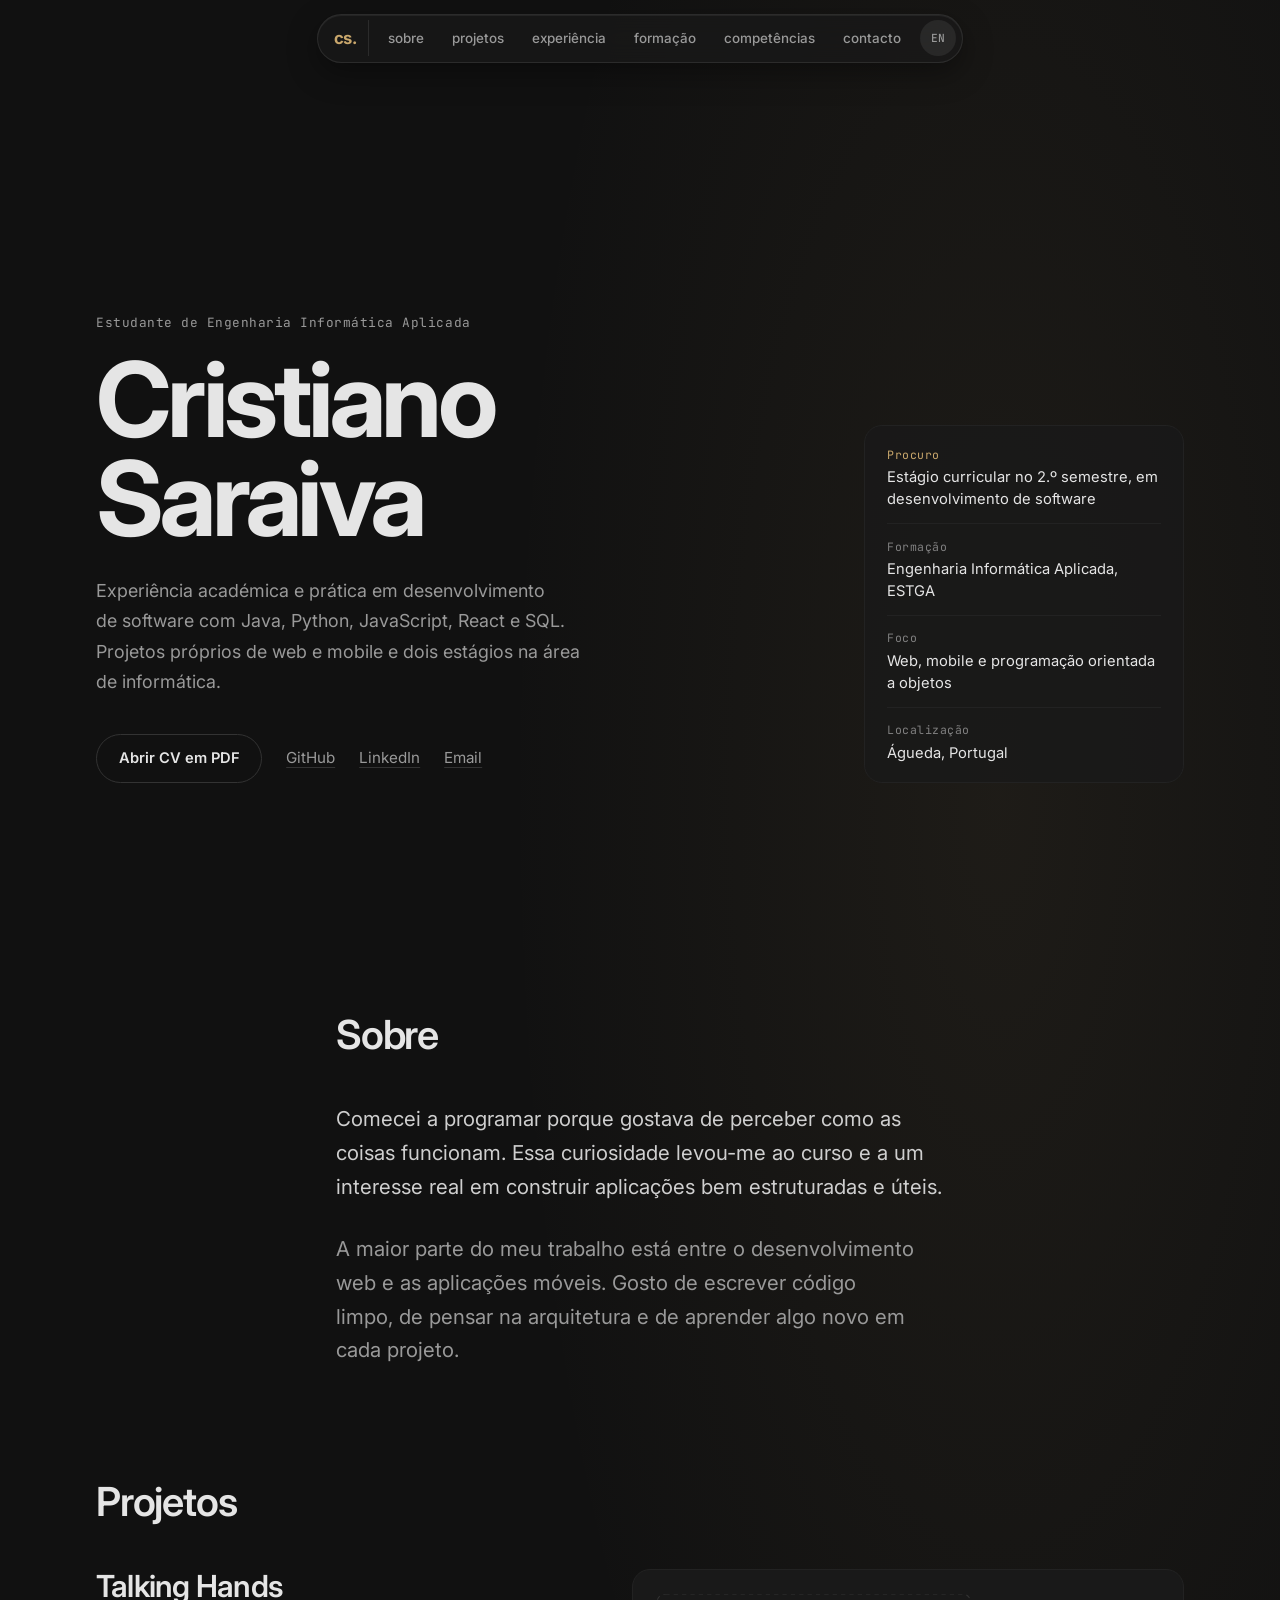
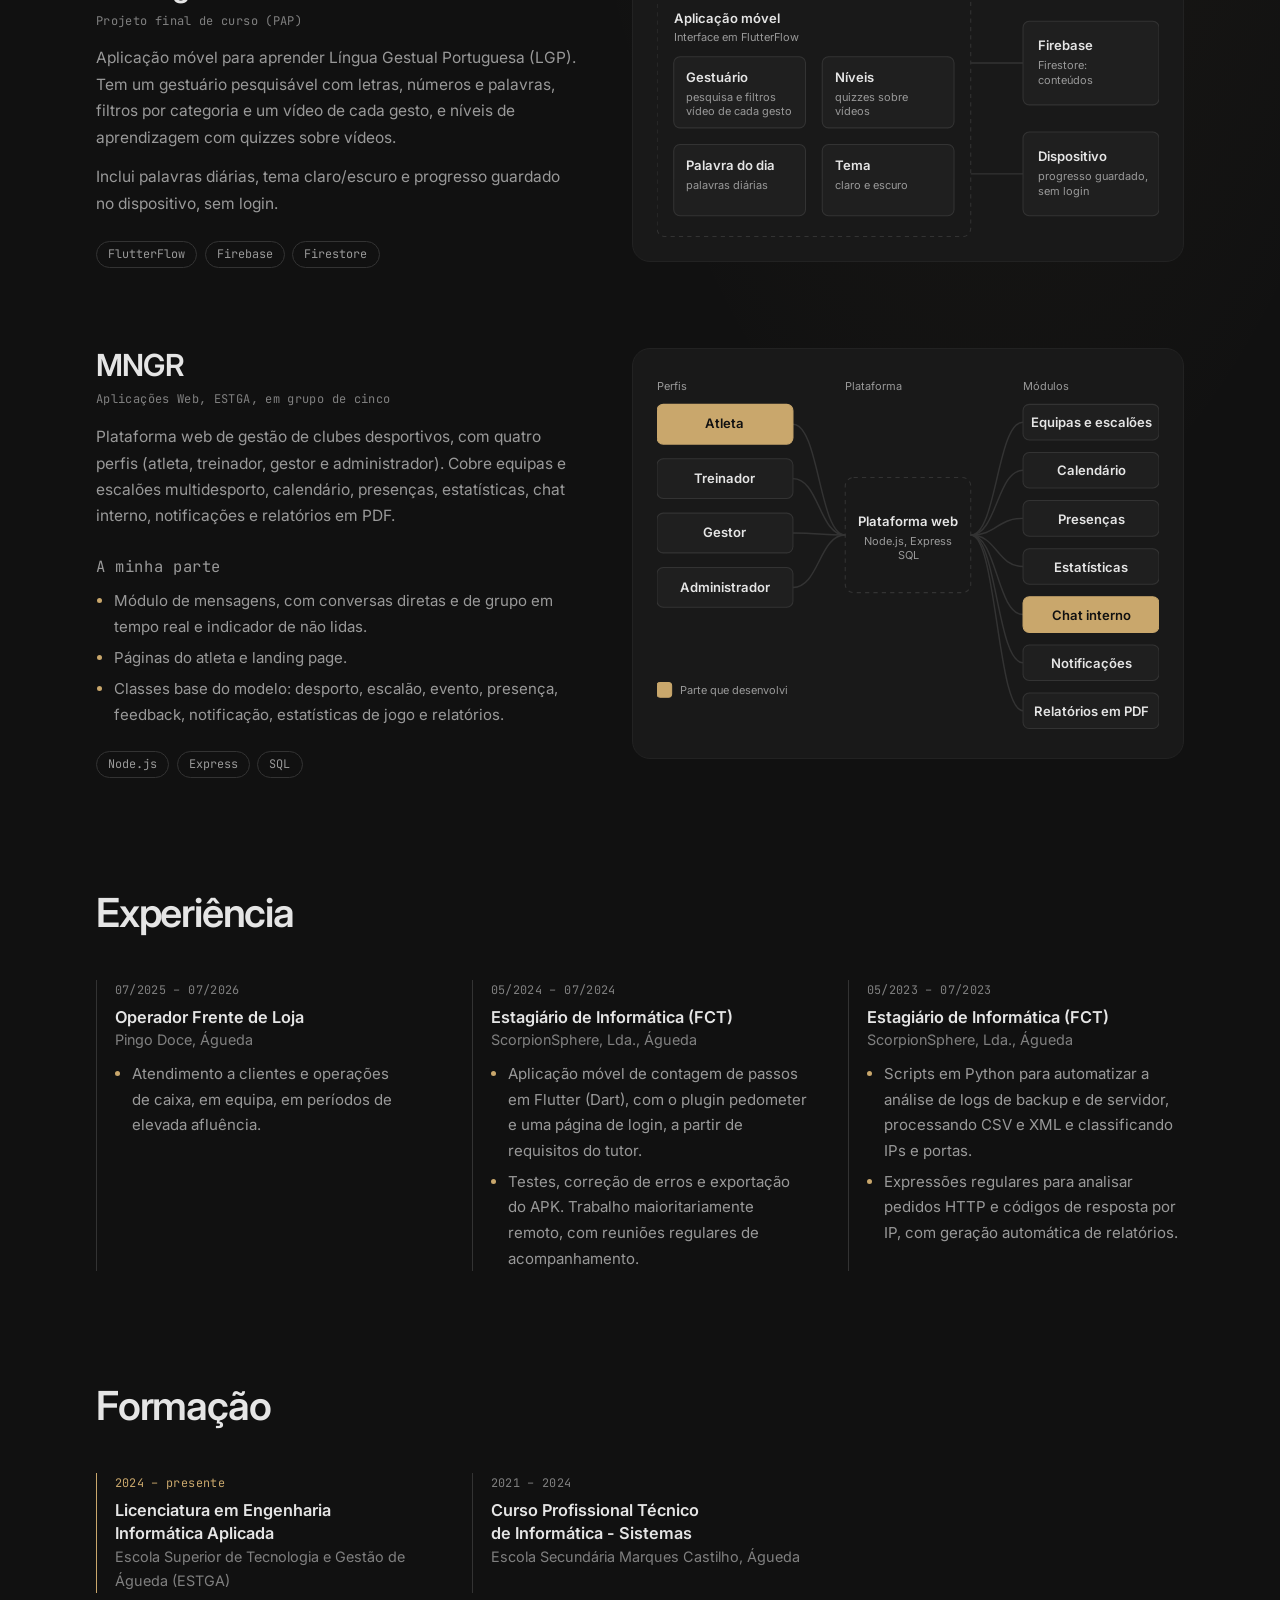
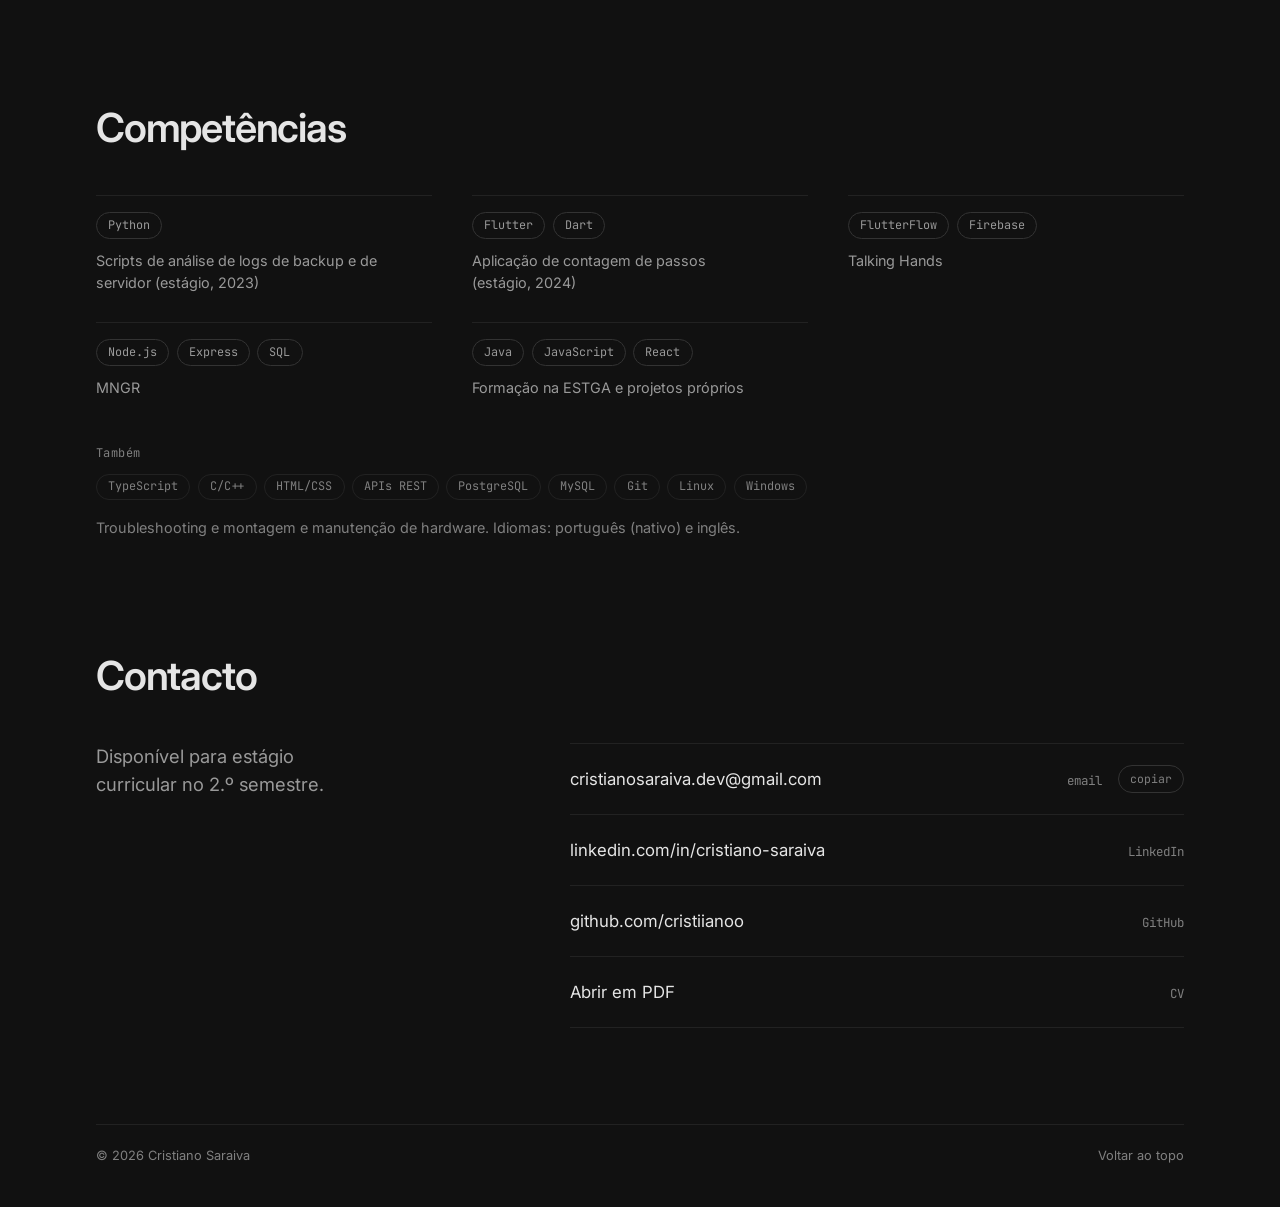
==== commit 02f95535: "Refactor contact section layout and improve accessibility; enhance CSS for better responsiveness and" ====
--- a/index.html
+++ b/index.html
@@ -23,7 +23,7 @@
 <a class="skip" href="#main">Saltar para o conteúdo</a>
 
 <header class="bar">
-    <div class="wrap bar-inner">
+    <div class="bar-inner">
         <a class="brand" href="#top" aria-label="Cristiano Saraiva, início">cs.</a>
         <nav id="nav" class="nav" aria-label="Secções">
             <a class="nav-link" href="#sobre">sobre</a>
@@ -285,17 +285,15 @@
         <h2>Contacto</h2>
         <div class="contact-grid">
             <p class="lead">Disponível para estágio curricular no 2.º semestre.</p>
-            <div class="contact-links">
-                <div class="email-row">
-                    <a class="email" href="mailto:cristianosaraiva.dev@gmail.com">cristianosaraiva.dev@gmail.com</a>
+            <ul class="contact-list">
+                <li>
+                    <a class="contact-item" href="mailto:cristianosaraiva.dev@gmail.com"><span>cristianosaraiva.dev@gmail.com</span><span class="contact-label">email</span></a>
                     <button class="copy" id="copy" type="button" aria-label="Copiar endereço de email" data-copy="copiar" data-copied="copiado" data-error="não foi possível copiar"><span class="copy-label">copiar</span></button>
-                </div>
-                <p class="socials">
-                    <a href="https://www.linkedin.com/in/cristiano-saraiva-231760260" target="_blank" rel="noopener noreferrer">LinkedIn</a>
-                    <a href="https://github.com/cristiianoo" target="_blank" rel="noopener noreferrer">GitHub</a>
-                    <a href="Cristiano_Saraiva_CV.pdf" target="_blank" rel="noopener">CV em PDF</a>
-                </p>
-            </div>
+                </li>
+                <li><a class="contact-item" href="https://www.linkedin.com/in/cristiano-saraiva-231760260" target="_blank" rel="noopener noreferrer"><span>linkedin.com/in/cristiano-saraiva</span><span class="contact-label">LinkedIn</span></a></li>
+                <li><a class="contact-item" href="https://github.com/cristiianoo" target="_blank" rel="noopener noreferrer"><span>github.com/cristiianoo</span><span class="contact-label">GitHub</span></a></li>
+                <li><a class="contact-item" href="Cristiano_Saraiva_CV.pdf" target="_blank" rel="noopener"><span>Abrir em PDF</span><span class="contact-label">CV</span></a></li>
+            </ul>
         </div>
         <div class="footer-row">
             <p>© 2026 Cristiano Saraiva</p>
--- a/style.css
+++ b/style.css
@@ -1,37 +1,42 @@
 /* Cristiano Saraiva – portfolio
-   Uma coluna, boa tipografia, espaço para respirar.
-   Paleta e fontes do site publicado: #111, um só acento gold, Inter + JetBrains Mono */
+   Paleta e fontes do site original: #111, um só acento gold, Inter + JetBrains Mono.
+   Menu flutuante, cabeçalho a ecrã inteiro, conteúdo em colunas. */
 
 :root {
   --font: 'Inter', -apple-system, BlinkMacSystemFont, 'Segoe UI', sans-serif;
   --mono: 'JetBrains Mono', ui-monospace, SFMono-Regular, Menlo, monospace;
 
-  /* Paleta do site publicado */
   --bg: #111111;
-  --raised: #191919;      /* etiquetas, diagramas */
+  --raised: #191919;      /* ficha, diagramas, etiquetas */
   --box: #1f1f1f;         /* caixas dentro dos diagramas */
   --ink: #e5e5e5;
   --muted: #999999;
-  --faint: #808080;       /* #666 no original; aclarado para ler bem em texto pequeno */
+  --faint: #808080;
   --line: #222222;
   --line-strong: #333333;
   --gold: #c9a76c;        /* o único acento */
   --accent: #c9a76c;
   --on-accent: #111111;
 
+  --glass: rgba(25, 25, 25, 0.72);
+  --glass-line: rgba(255, 255, 255, 0.09);
+
   color-scheme: dark;
 }
 
 *, *::before, *::after { box-sizing: border-box; margin: 0; padding: 0; }
 
-html { scroll-padding-top: 4.5rem; }
+html { scroll-padding-top: 5.5rem; }
 
 @media (prefers-reduced-motion: no-preference) {
   html { scroll-behavior: smooth; }
 }
 
 body {
-  background: var(--bg);
+  /* um brilho quente e discreto atrás do nome, no lugar de uma cena 3D */
+  background:
+    radial-gradient(ellipse 55% 45% at 78% 18%, rgba(201, 167, 108, 0.07), transparent 70%) no-repeat,
+    var(--bg);
   color: var(--ink);
   font: 400 1rem/1.7 var(--font);
   -webkit-font-smoothing: antialiased;
@@ -49,176 +54,196 @@
 
 button { font: inherit; color: inherit; background: none; border: 0; cursor: pointer; }
 
-:focus-visible { outline: 2px solid var(--gold); outline-offset: 3px; border-radius: 2px; }
+:focus-visible { outline: 2px solid var(--gold); outline-offset: 3px; border-radius: 4px; }
 
 ul { list-style: none; }
 
 .wrap { width: 100%; max-width: 72rem; margin: 0 auto; padding: 0 2rem; }
 
-/* Rótulos pequenos em mono, como no site publicado */
-.kicker, .facts dt, .ctx, .date, .lang, .copy, .email, .label { font-family: var(--mono); }
-
-/* ── Barra ─────────────────────────────────────────────── */
+/* Rótulos pequenos em mono */
+.kicker, .facts dt, .ctx, .date, .lang, .copy, .label, .tags li, .contact-label { font-family: var(--mono); }
+
+/* ── Menu flutuante ────────────────────────────────────── */
 
 .bar {
-  position: sticky;
-  top: 0;
-  z-index: 10;
-  background: rgba(17, 17, 17, 0.92);
-  -webkit-backdrop-filter: blur(8px);
-  backdrop-filter: blur(8px);
-  border-bottom: 1px solid var(--line);
-}
-
-.bar-inner { display: flex; align-items: center; gap: 1.5rem; height: 3.5rem; }
-
-.brand { margin-right: auto; color: var(--gold); font-size: 1.1rem; font-weight: 700; letter-spacing: -0.03em; text-decoration: none; }
+  position: fixed;
+  top: 14px;
+  left: 0;
+  right: 0;
+  z-index: 30;
+  display: flex;
+  justify-content: center;
+  padding: 0 12px;
+  pointer-events: none;
+}
+
+.bar-inner {
+  position: relative;
+  display: flex;
+  align-items: center;
+  gap: 2px;
+  max-width: 100%;
+  padding: 5px 6px 5px 6px;
+  background: var(--glass);
+  -webkit-backdrop-filter: blur(16px) saturate(140%);
+  backdrop-filter: blur(16px) saturate(140%);
+  border: 1px solid var(--glass-line);
+  border-radius: 999px;
+  box-shadow: inset 0 1px rgba(255, 255, 255, 0.06), 0 10px 30px rgba(0, 0, 0, 0.35);
+  pointer-events: auto;
+}
+
+.brand {
+  display: grid;
+  place-items: center;
+  height: 36px;
+  margin-right: 4px;
+  padding: 0 12px 0 10px;
+  border-right: 1px solid var(--glass-line);
+  color: var(--gold);
+  font-size: 1.05rem;
+  font-weight: 700;
+  letter-spacing: -0.03em;
+  text-decoration: none;
+}
 .brand:hover { color: var(--gold); }
 
-.nav { display: flex; gap: 1.35rem; }
-
-.nav a { color: var(--faint); font-size: 0.86rem; text-decoration: none; }
-.nav a:hover, .nav a.active { color: var(--ink); }
-.nav a.active { text-decoration: underline; text-decoration-color: var(--gold); text-underline-offset: 6px; }
+.nav { display: flex; gap: 2px; }
+
+.nav a {
+  display: block;
+  padding: 7px 13px;
+  border-radius: 999px;
+  color: var(--muted);
+  font-size: 0.84rem;
+  font-weight: 500;
+  white-space: nowrap;
+  text-decoration: none;
+  transition: background 0.2s, color 0.2s;
+}
+.nav a:hover { color: var(--ink); background: rgba(255, 255, 255, 0.06); }
+.nav a.active { color: var(--gold); background: rgba(201, 167, 108, 0.1); }
 
 .lang {
-  padding: 0.15rem 0.5rem;
-  border: 1px solid var(--line-strong);
-  border-radius: 4px;
-  color: var(--faint);
-  font-size: 0.75rem;
-  font-weight: 600;
-  text-decoration: none;
-}
-.lang:hover { color: var(--ink); border-color: var(--accent); }
-
-.menu-btn { display: none; width: 2.25rem; height: 2.25rem; margin-right: -0.5rem; place-items: center; color: var(--muted); border-radius: 4px; }
+  display: grid;
+  place-items: center;
+  width: 36px;
+  height: 36px;
+  margin-left: 4px;
+  border-radius: 50%;
+  background: rgba(255, 255, 255, 0.07);
+  color: var(--muted);
+  font-size: 0.7rem;
+  font-weight: 500;
+  text-decoration: none;
+  transition: background 0.2s, color 0.2s;
+}
+.lang:hover { color: var(--ink); background: rgba(255, 255, 255, 0.13); }
+
+.menu-btn { display: none; width: 36px; height: 36px; margin-left: 2px; place-items: center; border-radius: 50%; background: rgba(255, 255, 255, 0.07); color: var(--muted); }
 .menu-btn:hover { color: var(--ink); }
-.menu-btn svg { width: 20px; height: 20px; fill: none; stroke: currentColor; stroke-width: 2; stroke-linecap: round; }
+.menu-btn svg { width: 18px; height: 18px; fill: none; stroke: currentColor; stroke-width: 2; stroke-linecap: round; }
 .menu-btn .i-x { display: none; }
 .menu-btn[aria-expanded="true"] .i-menu { display: none; }
 .menu-btn[aria-expanded="true"] .i-x { display: inline; }
 
-/* Barra de progresso de leitura */
-.bar::after {
-  content: '';
-  position: absolute;
-  left: 0;
-  right: 0;
-  bottom: -1px;
-  height: 2px;
-  background: var(--gold);
-  transform: scaleX(var(--p, 0));
-  transform-origin: 0 50%;
-}
-
-/* ── Cabeçalho ─────────────────────────────────────────── */
-
-/* Apresentação à esquerda, ficha de dados à direita */
+/* ── Cabeçalho a ecrã inteiro ──────────────────────────── */
+
 .hero {
   display: grid;
-  grid-template-columns: minmax(0, 1fr) 21rem;
-  column-gap: 5rem;
+  grid-template-columns: minmax(0, 1fr) 20rem;
+  column-gap: 4rem;
   align-items: end;
-  padding-top: 7rem;
-  padding-bottom: 4.5rem;
-}
-
-.kicker { color: var(--faint); font-size: 0.8rem; letter-spacing: 0.03em; }
-
-h1 { margin-top: 0.75rem; font-size: clamp(2.2rem, 6vw, 3.8rem); font-weight: 700; line-height: 1.1; letter-spacing: -0.035em; }
-
-.summary { margin-top: 1.25rem; max-width: 34rem; color: var(--muted); font-size: 1.06rem; line-height: 1.75; }
-
-.actions { margin-top: 2rem; display: flex; flex-wrap: wrap; align-items: center; gap: 0.5rem 1.4rem; font-size: 0.95rem; }
+  min-height: 100svh;
+  padding-top: 8rem;
+  padding-bottom: 13vh;
+}
+
+.kicker { color: var(--muted); font-size: 0.8rem; letter-spacing: 0.04em; }
+
+h1 { margin-top: 1rem; font-size: clamp(3rem, 8.5vw, 6.5rem); font-weight: 700; line-height: 0.95; letter-spacing: -0.045em; }
+
+.summary { margin-top: 1.75rem; max-width: 32rem; color: var(--muted); font-size: clamp(1rem, 1.5vw, 1.12rem); line-height: 1.7; }
+
+.actions { margin-top: 2.25rem; display: flex; flex-wrap: wrap; align-items: center; gap: 0.75rem 1.5rem; font-size: 0.95rem; }
 .actions a:not(.btn) { color: var(--muted); }
 .actions a:not(.btn):hover { color: var(--ink); text-decoration-color: var(--gold); }
 
 .btn {
-  margin-right: 0.4rem;
-  padding: 0.5rem 1rem;
+  padding: 0.7rem 1.35rem;
   border: 1px solid var(--line-strong);
-  border-radius: 5px;
+  border-radius: 999px;
   color: var(--ink);
   font-weight: 600;
   font-size: 0.92rem;
   text-decoration: none;
-  transition: color 0.15s, border-color 0.15s;
+  transition: color 0.2s, border-color 0.2s, transform 0.2s;
 }
 .btn:hover { color: var(--gold); border-color: var(--gold); }
 .btn:active { transform: translateY(1px); }
 
-/* ── Secções ───────────────────────────────────────────── */
-
-.section { padding: 3.5rem 0; }
-
-h2 {
-  margin-bottom: 1.75rem;
-  padding-bottom: 0.7rem;
-  border-bottom: 1px solid var(--line);
-  font-size: 1.3rem;
-  font-weight: 600;
-  line-height: 1.25;
-  letter-spacing: -0.02em;
-}
-
-h3 { font-size: 1.02rem; line-height: 1.4; font-weight: 600; }
-
-.meta { color: var(--faint); font-size: 0.9rem; }
-
-.label { margin-top: 1.5rem; color: var(--faint); font-size: 0.78rem; letter-spacing: 0.03em; }
-
-.list { margin-top: 0.5rem; padding-left: 1.1rem; list-style: disc; color: var(--muted); font-size: 0.95rem; }
-.list li + li { margin-top: 0.35rem; }
-.list li::marker { color: var(--line-strong); }
-
-/* Sobre */
-
-/* Sobre: dois parágrafos lado a lado */
-.about { display: grid; grid-template-columns: repeat(2, minmax(0, 1fr)); gap: 1rem 3.5rem; }
-.about p { color: var(--muted); }
-
-/* Ficha de dados no cabeçalho */
-.facts { padding: 0.35rem 1.4rem; background: var(--raised); border: 1px solid var(--line); border-radius: 6px; }
+/* Ficha de dados, em baixo à direita */
+.facts { padding: 0.35rem 1.4rem; background: rgba(25, 25, 25, 0.8); border: 1px solid var(--line); border-radius: 18px; }
 .facts > div { padding: 0.8rem 0; }
 .facts > div + div { border-top: 1px solid var(--line); }
-.facts dt { color: var(--faint); font-size: 0.75rem; letter-spacing: 0.03em; }
+.facts dt { color: var(--faint); font-size: 0.72rem; letter-spacing: 0.04em; }
 .facts dd { margin-top: 0.1rem; font-size: 0.92rem; line-height: 1.5; }
 .facts .seeking dt { color: var(--gold); }
 
+/* ── Secções ───────────────────────────────────────────── */
+
+.section { padding: 7rem 0 0; }
+
+h2 { margin-bottom: 2.75rem; font-size: clamp(1.8rem, 4vw, 2.5rem); font-weight: 600; line-height: 1.15; letter-spacing: -0.03em; }
+
+h3 { font-size: 1.02rem; line-height: 1.4; font-weight: 600; }
+
+.meta { color: var(--faint); font-size: 0.9rem; }
+
+.label { margin-top: 1.5rem; color: var(--faint); font-size: 0.75rem; letter-spacing: 0.04em; }
+
+.list { margin-top: 0.5rem; padding-left: 1.1rem; list-style: disc; color: var(--muted); font-size: 0.94rem; }
+.list li + li { margin-top: 0.35rem; }
+.list li::marker { color: var(--gold); }
+
+/* Sobre: o único bloco estreito e centrado, com texto maior */
+#sobre .wrap,
+#about .wrap { max-width: 42rem; }
+
+.about p { font-size: clamp(1.08rem, 2vw, 1.28rem); line-height: 1.65; color: #cfcfcf; }
+.about p + p { margin-top: 1.4em; color: var(--muted); }
+
 /* Etiquetas */
 
-.tags { display: flex; flex-wrap: wrap; gap: 0.4rem; }
+.tags { display: flex; flex-wrap: wrap; gap: 0.45rem; }
 
 .tags li {
-  padding: 0.2rem 0.6rem;
-  background: var(--raised);
-  border: 1px solid var(--line);
-  border-radius: 5px;
+  padding: 0.22rem 0.7rem;
+  border: 1px solid var(--line-strong);
+  border-radius: 999px;
   color: var(--muted);
-  font-size: 0.82rem;
+  font-size: 0.74rem;
   line-height: 1.5;
 }
 
-.tags-quiet li { color: var(--faint); }
-
-/* Projetos */
-
-/* Texto à esquerda, diagrama à direita */
+.tags-quiet li { color: var(--faint); border-color: var(--line); }
+
+/* Projetos: texto à esquerda, diagrama à direita */
+
 .proj { display: grid; grid-template-columns: minmax(0, 1fr) minmax(0, 1.15fr); column-gap: 3.5rem; align-items: start; }
-.proj + .proj { margin-top: 3.5rem; padding-top: 3.5rem; border-top: 1px solid var(--line); }
-
-.proj-top { display: flex; justify-content: space-between; align-items: baseline; gap: 0.25rem 1rem; flex-wrap: wrap; margin-bottom: 0.75rem; }
-.proj h3 { font-size: 1.15rem; font-weight: 600; line-height: 1.3; letter-spacing: -0.01em; }
-.ctx { color: var(--faint); font-size: 0.76rem; letter-spacing: 0.02em; }
+.proj + .proj { margin-top: 5rem; }
+
+.proj-top { margin-bottom: 0.9rem; }
+.proj h3 { font-size: clamp(1.4rem, 2.6vw, 1.9rem); font-weight: 600; line-height: 1.15; letter-spacing: -0.025em; }
+.ctx { margin-top: 0.4rem; color: var(--faint); font-size: 0.75rem; letter-spacing: 0.03em; }
 
 .proj-text > p { color: var(--muted); font-size: 0.97rem; }
 .proj-text > p + p:not(.label) { margin-top: 0.85rem; }
-.proj-text > .tags { margin-top: 1.4rem; }
+.proj-text > .tags { margin-top: 1.5rem; }
 
 /* Diagramas */
 
-.diagram { padding: 1.25rem; background: var(--raised); border: 1px solid var(--line); border-radius: 6px; overflow-x: auto; }
+.diagram { padding: 1.5rem; background: var(--raised); border: 1px solid var(--line); border-radius: 18px; overflow-x: auto; }
 .diagram svg { display: block; width: 100%; min-width: 420px; max-width: 34rem; height: auto; margin: 0 auto; font-family: var(--font); }
 .diagram text { pointer-events: none; }
 
@@ -235,133 +260,120 @@
 .diagram svg g.d-line path.on { opacity: 1; stroke: var(--accent); stroke-width: 2; }
 .d-box.on:not(.d-hl) { stroke: var(--accent); }
 
-/* Experiência e formação: cronologia na horizontal, uma coluna por etapa */
-
-.timeline { display: grid; grid-template-columns: repeat(3, minmax(0, 1fr)); column-gap: 2.5rem; }
-
-.entry { position: relative; padding-top: 1.6rem; }
-
-/* Ponto */
-.entry::before {
-  content: '';
-  position: absolute;
-  left: 0;
-  top: 0;
-  z-index: 1;
-  width: 9px;
-  height: 9px;
-  border-radius: 50%;
-  background: var(--bg);
-  border: 2px solid var(--line-strong);
-}
-
-/* Fio até à etapa seguinte */
-.entry::after {
-  content: '';
-  position: absolute;
-  left: 0;
-  right: -2.5rem;
-  top: 4px;
-  height: 1px;
-  background: var(--line-strong);
-}
-
-.entry:last-child::after { display: none; }
-
-.entry.now::before { background: var(--gold); border-color: var(--gold); }
-
-.date { margin-bottom: 0.35rem; color: var(--faint); font-size: 0.78rem; }
-
-/* Competências: grelha de grupos, cada um com onde foi usado */
+/* Experiência e formação: colunas com um fio à esquerda */
+
+.timeline { display: grid; grid-template-columns: repeat(3, minmax(0, 1fr)); gap: 2rem 2.5rem; }
+
+.entry { padding-left: 1.1rem; border-left: 1px solid var(--line-strong); }
+.entry.now { border-left-color: var(--gold); }
+
+.date { margin-bottom: 0.35rem; color: var(--faint); font-size: 0.74rem; letter-spacing: 0.03em; }
+.entry.now .date { color: var(--gold); }
+
+/* Competências: grelha de grupos */
 
 .skills { display: grid; grid-template-columns: repeat(3, minmax(0, 1fr)); gap: 1.75rem 2.5rem; }
-.skill { display: flex; flex-direction: column; gap: 0.6rem; padding-top: 1rem; border-top: 1px solid var(--line); }
+.skill { display: flex; flex-direction: column; gap: 0.65rem; padding-top: 1rem; border-top: 1px solid var(--line); }
 .skill p { color: var(--muted); font-size: 0.9rem; line-height: 1.55; }
 
-.skills + .label { margin-top: 2.5rem; }
-
-.label + .tags { margin-top: 0.6rem; }
+.skills + .label { margin-top: 2.75rem; }
+.label + .tags { margin-top: 0.65rem; }
 
 .also { margin-top: 1rem; color: var(--faint); font-size: 0.9rem; }
 
-/* ── Contacto ──────────────────────────────────────────── */
-
-.contact { padding-bottom: 2rem; }
-
-.contact-grid { display: grid; grid-template-columns: minmax(0, 1fr) minmax(0, 1fr); column-gap: 3.5rem; align-items: start; }
-
-.lead { max-width: 26rem; font-size: 1.2rem; font-weight: 500; line-height: 1.45; letter-spacing: -0.01em; }
-
-.email-row { display: flex; flex-wrap: wrap; align-items: center; gap: 0.6rem 0.9rem; }
-.email { font-size: 0.9rem; text-decoration-color: var(--line-strong); }
-.email:hover { text-decoration-color: var(--gold); }
+/* ── Contacto: linhas largas ───────────────────────────── */
+
+.contact { padding-bottom: 2.5rem; }
+
+.contact-grid { display: grid; grid-template-columns: minmax(0, 0.8fr) minmax(0, 1.2fr); column-gap: 4rem; align-items: start; }
+
+.lead { max-width: 22rem; color: var(--muted); font-size: 1.15rem; line-height: 1.5; }
+
+.contact-list { border-top: 1px solid var(--line); }
+.contact-list li { display: flex; align-items: center; gap: 1rem; border-bottom: 1px solid var(--line); }
+
+.contact-item {
+  flex: 1;
+  min-width: 0;
+  display: flex;
+  justify-content: space-between;
+  align-items: baseline;
+  gap: 1rem;
+  padding: 1.3rem 0;
+  font-size: 1.05rem;
+  text-decoration: none;
+  overflow-wrap: anywhere;
+  transition: padding 0.3s, color 0.2s;
+}
+.contact-item:hover { padding-inline: 0.75rem; color: var(--gold); }
+
+.contact-label { flex-shrink: 0; color: var(--faint); font-size: 0.78rem; }
 
 .copy {
-  padding: 0.15rem 0.6rem;
+  flex-shrink: 0;
+  padding: 0.2rem 0.7rem;
   border: 1px solid var(--line-strong);
-  border-radius: 4px;
+  border-radius: 999px;
   color: var(--faint);
-  font-size: 0.78rem;
+  font-size: 0.72rem;
   transition: color 0.15s, border-color 0.15s;
 }
 .copy:hover { color: var(--ink); }
 .copy.copied { color: var(--gold); border-color: var(--gold); }
 
-.socials { margin-top: 1.25rem; display: flex; flex-wrap: wrap; gap: 0.5rem 1.5rem; font-size: 0.92rem; }
-.socials a { color: var(--muted); }
-
-.footer-row { margin-top: 4rem; padding-top: 1.25rem; border-top: 1px solid var(--line); display: flex; justify-content: space-between; gap: 1rem; color: var(--faint); font-size: 0.8rem; }
+.footer-row { margin-top: 6rem; padding-top: 1.25rem; border-top: 1px solid var(--line); display: flex; justify-content: space-between; gap: 1rem; color: var(--faint); font-size: 0.8rem; }
 .footer-row a { color: var(--faint); text-decoration: none; }
 .footer-row a:hover { color: var(--ink); }
 
-/* ── Mobile ────────────────────────────────────────────── */
-
-@media (max-width: 720px) {
+/* ── Ecrãs médios ──────────────────────────────────────── */
+
+@media (max-width: 960px) {
+  .wrap { padding: 0 1.5rem; }
+  .hero { grid-template-columns: 1fr; min-height: 0; padding-top: 9rem; padding-bottom: 4rem; }
+  .facts { margin-top: 3rem; max-width: 30rem; }
+  .proj { grid-template-columns: 1fr; }
+  .proj .diagram { margin-top: 1.75rem; }
+  .skills { grid-template-columns: repeat(2, minmax(0, 1fr)); }
+  .contact-grid { grid-template-columns: 1fr; }
+  .contact-list { margin-top: 1.75rem; }
+  .section { padding-top: 5rem; }
+}
+
+/* Menu compacto: logo, idioma e botão; as secções abrem num painel */
+@media (max-width: 820px) {
   .menu-btn { display: grid; }
 
   .nav {
     display: none;
     position: absolute;
-    top: 100%;
-    left: 0;
-    right: 0;
+    top: calc(100% + 8px);
+    left: 50%;
+    width: min(16rem, calc(100vw - 24px));
+    transform: translateX(-50%);
     flex-direction: column;
-    gap: 0;
-    padding: 0.5rem 1.5rem 1rem;
-    background: var(--bg);
-    border-bottom: 1px solid var(--line);
+    padding: 6px;
+    background: rgba(25, 25, 25, 0.94);
+    -webkit-backdrop-filter: blur(16px);
+    backdrop-filter: blur(16px);
+    border: 1px solid var(--glass-line);
+    border-radius: 18px;
+    box-shadow: 0 10px 30px rgba(0, 0, 0, 0.35);
   }
 
   .nav.open { display: flex; }
-  .nav a { padding: 0.55rem 0; font-size: 0.95rem; }
-}
-
-/* Ecrãs médios: colunas largas passam a uma, as grelhas ficam a duas */
-@media (max-width: 960px) {
-  .wrap { padding: 0 1.5rem; }
-  .hero { grid-template-columns: 1fr; padding-top: 4.5rem; padding-bottom: 3rem; }
-  .facts { margin-top: 2.5rem; max-width: 34rem; }
-  .proj { grid-template-columns: 1fr; }
-  .proj .diagram { margin-top: 1.5rem; }
-  .skills { grid-template-columns: repeat(2, minmax(0, 1fr)); }
-  .contact-grid { grid-template-columns: 1fr; }
-  .contact-links { margin-top: 1.4rem; }
-}
-
-/* Telemóvel: tudo numa coluna, cronologia na vertical */
+  .nav a { padding: 0.6rem 0.9rem; border-radius: 12px; font-size: 0.95rem; }
+}
+
+/* ── Telemóvel ─────────────────────────────────────────── */
+
 @media (max-width: 640px) {
   .wrap { padding: 0 1rem; }
-  .nav { padding-left: 1rem; padding-right: 1rem; }
-  .about { grid-template-columns: 1fr; }
+  .hero { padding-top: 7.5rem; }
   .skills { grid-template-columns: 1fr; gap: 1.25rem; }
-
-  .timeline { grid-template-columns: 1fr; }
-  .entry { padding-top: 0; padding-left: 1.6rem; padding-bottom: 2rem; }
-  .entry:last-child { padding-bottom: 0; }
-  .entry::before { top: 0.4rem; }
-  .entry::after { left: 4px; right: auto; top: 1.2rem; bottom: 0.2rem; width: 1px; height: auto; background: var(--line); }
-
-  .diagram { padding: 0.75rem; }
+  .timeline { grid-template-columns: 1fr; gap: 1.75rem; }
+  .diagram { padding: 0.75rem; border-radius: 14px; }
+  .contact-item { font-size: 0.95rem; }
+  .contact-item:hover { padding-inline: 0; }
   .footer-row { flex-direction: column; }
 }
 
@@ -378,11 +390,11 @@
   position: absolute;
   left: 1rem;
   top: -4rem;
-  z-index: 20;
+  z-index: 40;
   padding: 0.6rem 1rem;
   background: var(--gold);
   color: var(--on-accent);
-  border-radius: 4px;
+  border-radius: 999px;
   font-weight: 600;
   text-decoration: none;
 }
@@ -390,11 +402,11 @@
 
 /* Movimento: uma só entrada no cabeçalho, e só se o sistema o permitir */
 @media (prefers-reduced-motion: no-preference) {
-  .hero-text > *, .hero > .facts { animation: rise 0.7s cubic-bezier(0.2, 0.7, 0.2, 1) both; }
-  .hero-text > :nth-child(2) { animation-delay: 70ms; }
-  .hero-text > :nth-child(3) { animation-delay: 140ms; }
-  .hero-text > :nth-child(4) { animation-delay: 210ms; }
-  .hero > .facts { animation-delay: 280ms; }
+  .hero-text > *, .hero > .facts { animation: rise 0.8s cubic-bezier(0.2, 0.7, 0.2, 1) both; }
+  .hero-text > :nth-child(2) { animation-delay: 80ms; }
+  .hero-text > :nth-child(3) { animation-delay: 160ms; }
+  .hero-text > :nth-child(4) { animation-delay: 240ms; }
+  .hero > .facts { animation-delay: 320ms; }
 
   .draw { stroke-dasharray: 1; stroke-dashoffset: 1; }
   .diagram.in .draw {
@@ -403,7 +415,7 @@
   }
 }
 
-@keyframes rise { from { opacity: 0; transform: translateY(10px); } }
+@keyframes rise { from { opacity: 0; transform: translateY(12px); } }
 
 /* Impressão: preto sobre branco */
 @media print {
@@ -417,10 +429,14 @@
     --line: #ccc;
     --line-strong: #999;
     --accent: #000;
+    --gold: #000;
   }
+  body { background: #fff; font-size: 10.5pt; }
   .bar, .skip, .actions, .copy { display: none !important; }
-  body { font-size: 10.5pt; }
-  .hero { padding: 0 0 1rem; }
-  .section { padding: 1rem 0; }
+  .hero { display: block; min-height: 0; padding: 0 0 1rem; }
+  .facts { margin-top: 1rem; }
+  .about p { color: #000; }
+  .section { padding: 1.25rem 0 0; }
+  .proj { display: block; }
   .diagram, .entry, .proj, .skill { break-inside: avoid; }
 }
